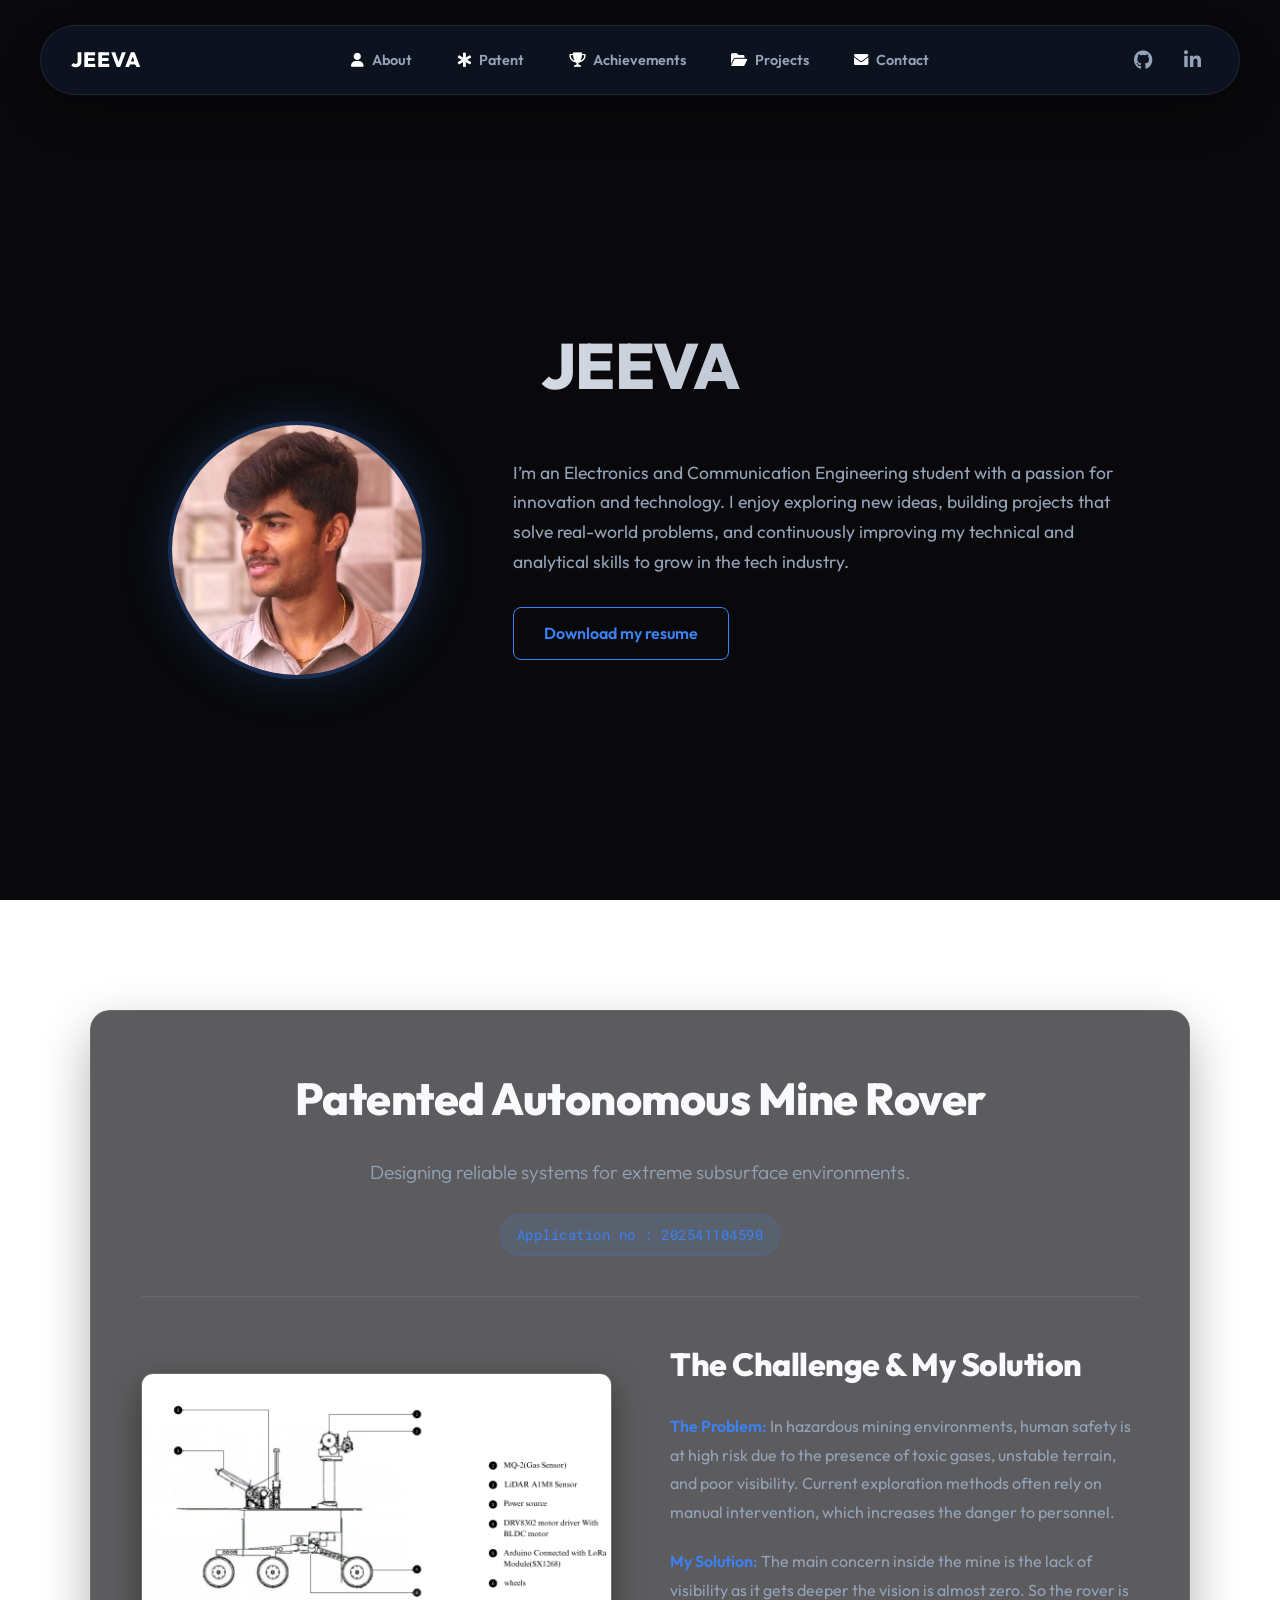
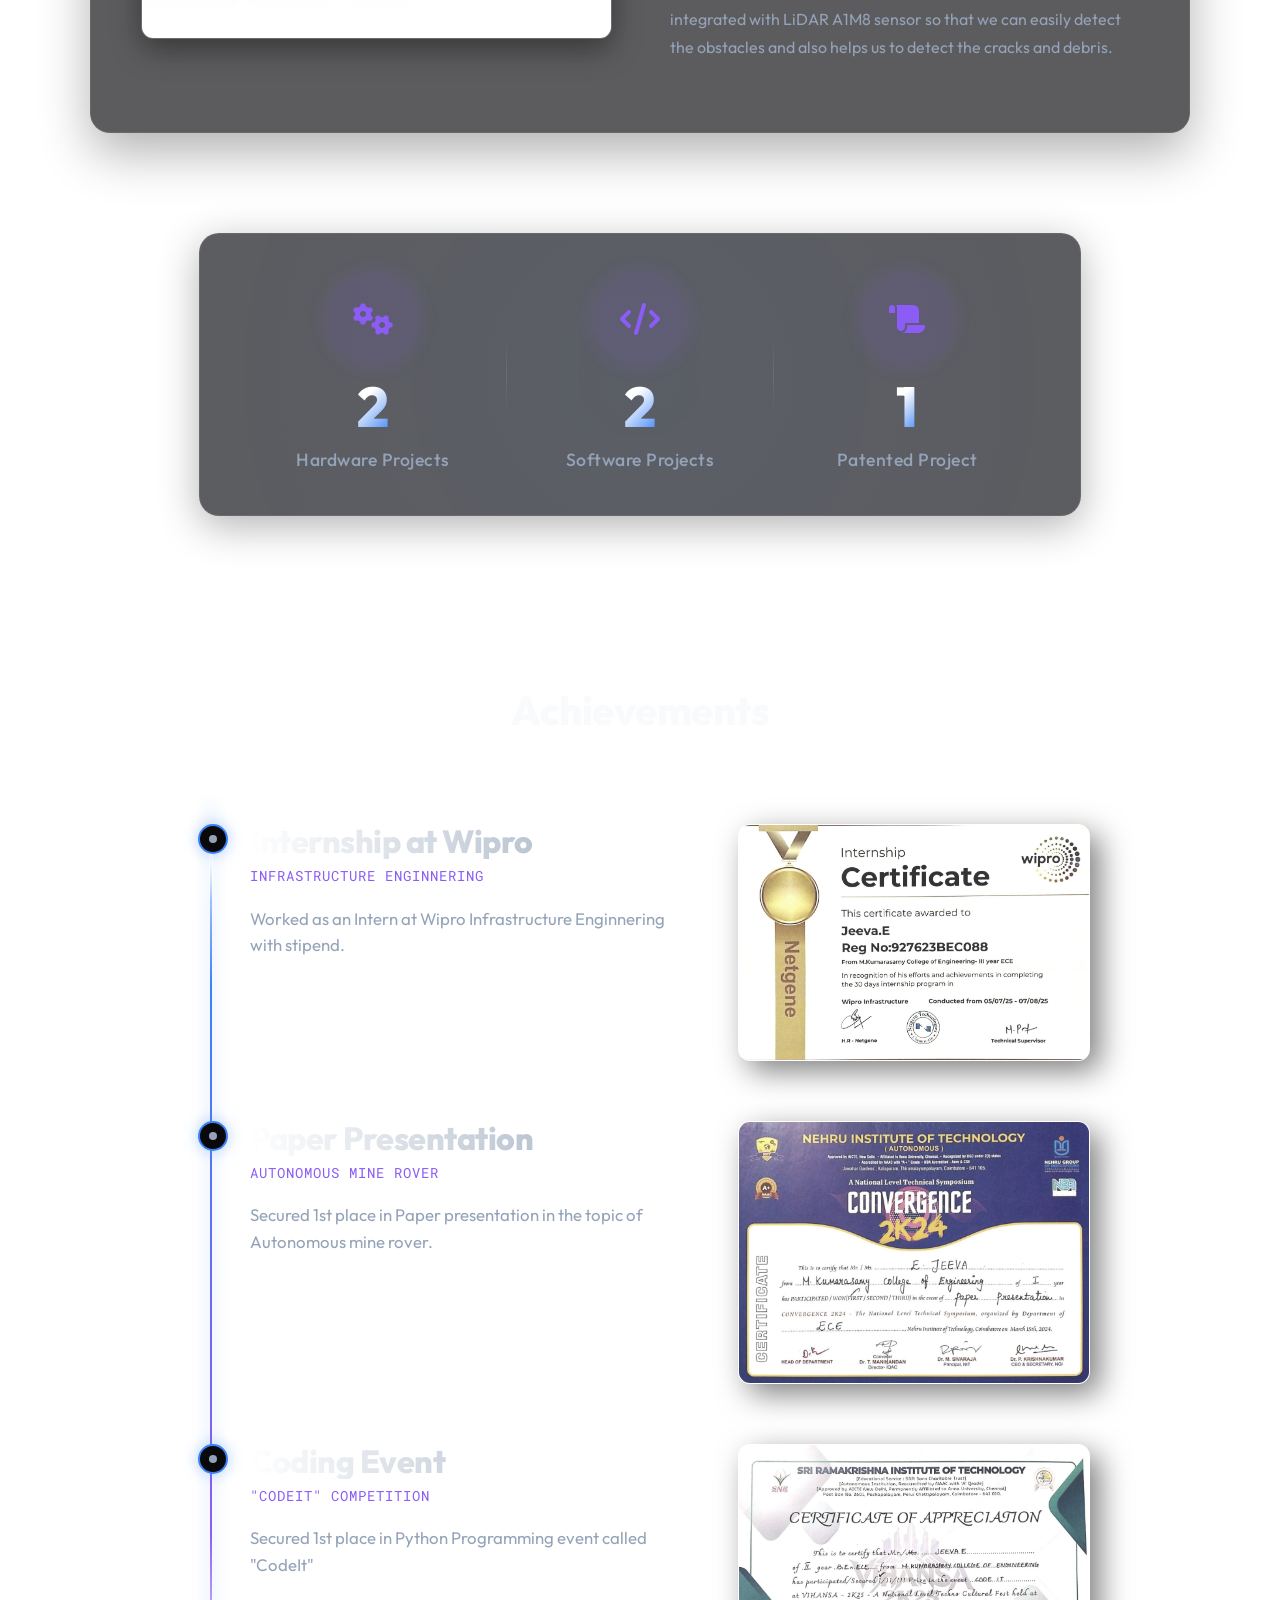
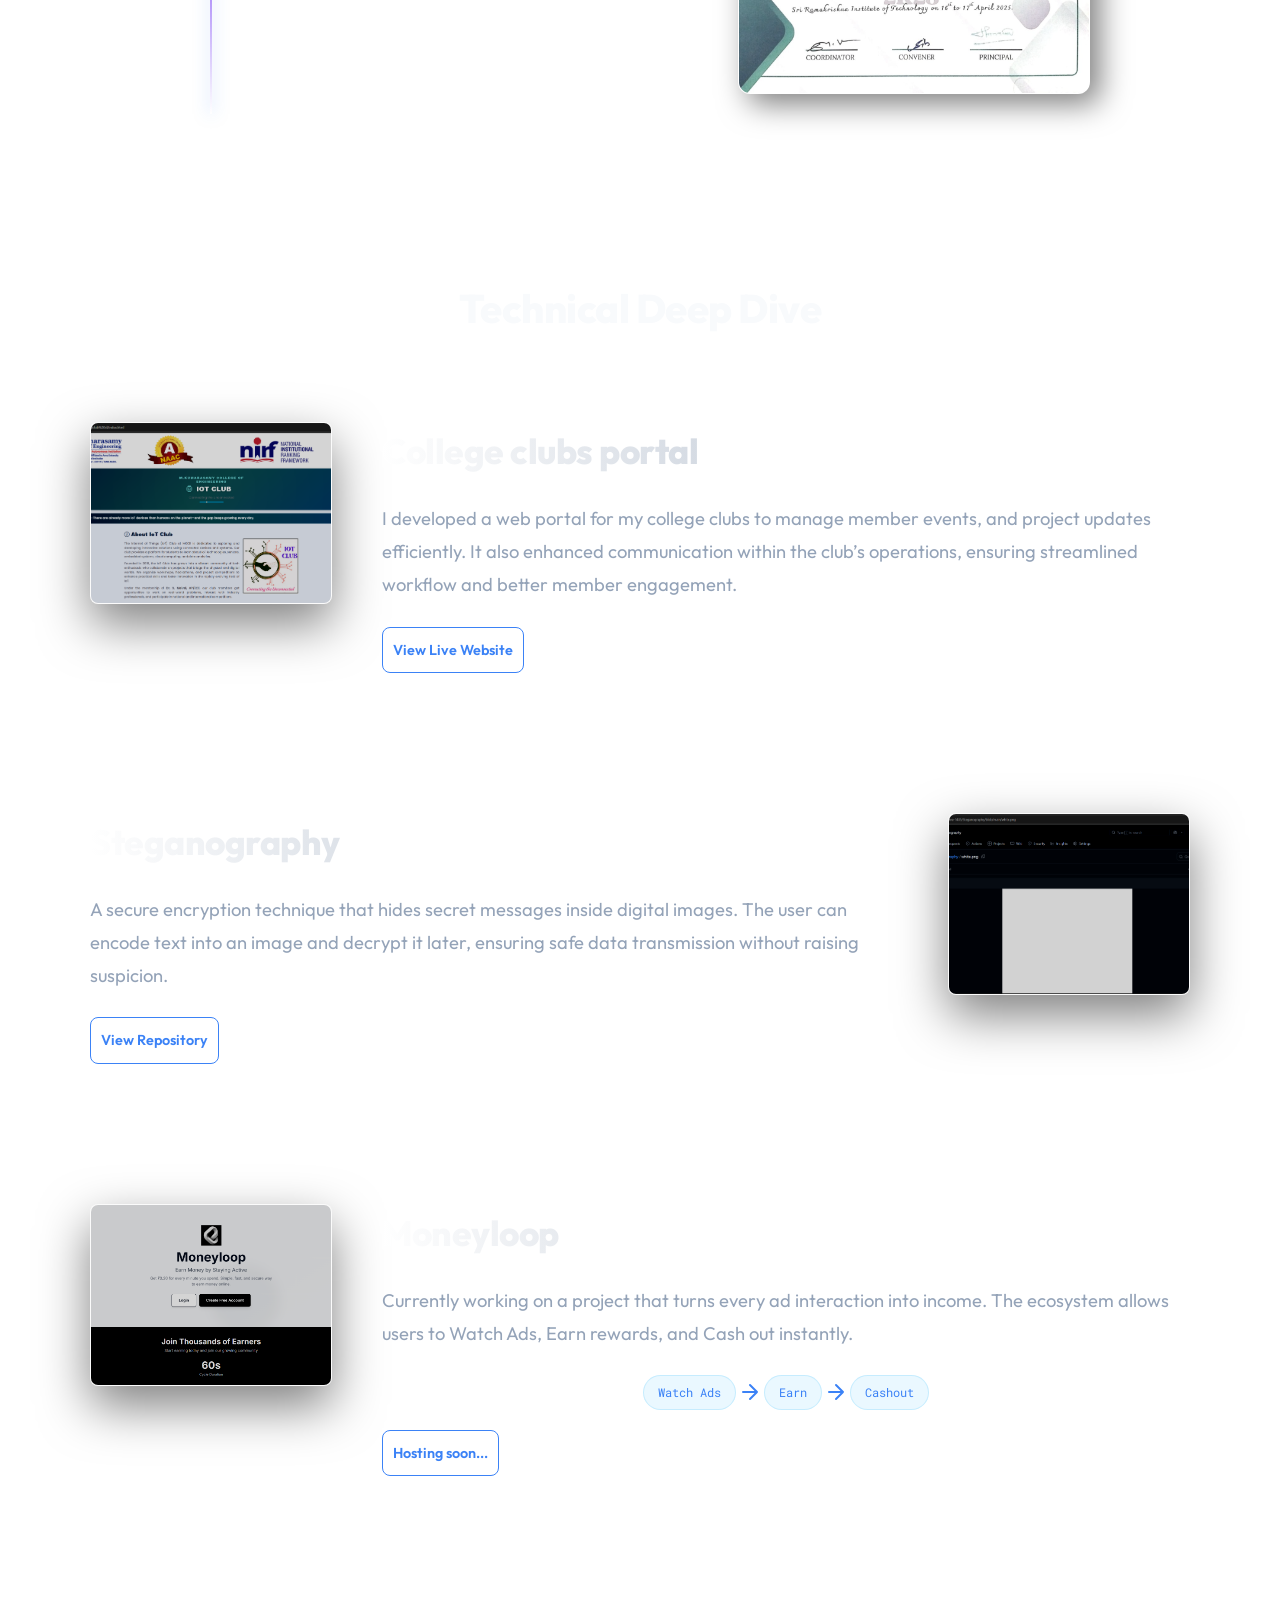
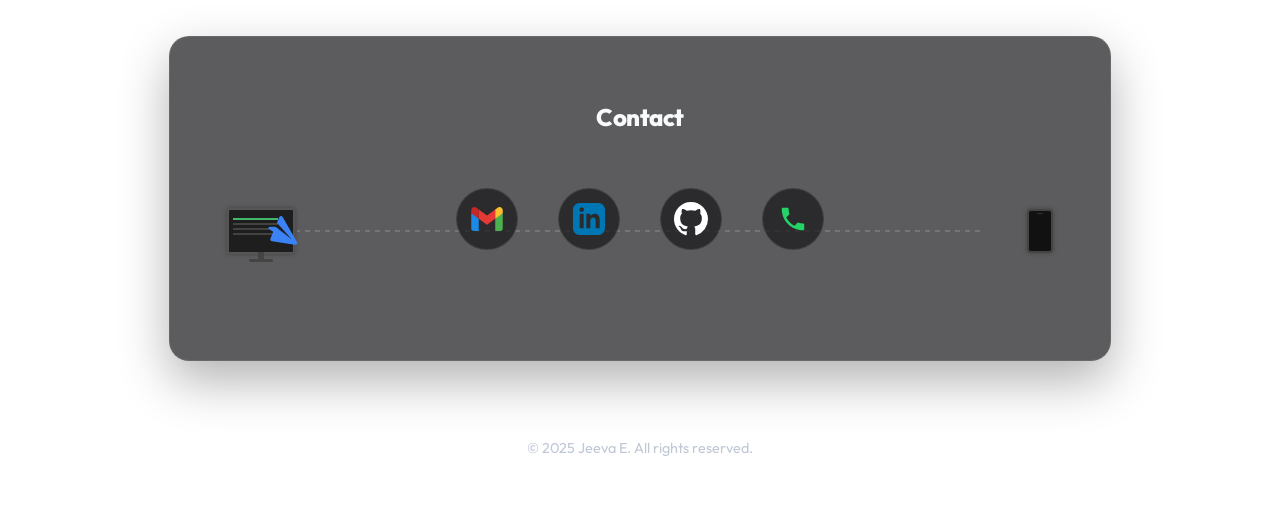
==== index.html @ c4ad53a7 "Add files via upload" ====
<!DOCTYPE html>
<html lang="en">

<head>
    <meta charset="UTF-8">
    <meta name="viewport" content="width=device-width, initial-scale=1.0">
    <title>Jeeva E Portfolio</title>
    <link rel="stylesheet" href="Styles.css">
    <link
        href="https://fonts.googleapis.com/css2?family=Outfit:wght@300;400;500;600;700;800;900&family=Roboto+Mono:wght@400;700&display=swap"
        rel="stylesheet">
    <link rel="stylesheet" href="https://cdnjs.cloudflare.com/ajax/libs/font-awesome/6.0.0-beta3/css/all.min.css">
</head>

<body>
    <div class="fixed-bg">
        <canvas id="bgCanvas"></canvas>
    </div>

    <!-- Mobile Warning Overlay -->
    <div class="mobile-warning">
        <i class="fas fa-desktop"></i>
        <h2>Desktop Mode Only</h2>
        <p>This portfolio is designed for an immersive desktop experience. <br> Please switch to a desktop device or
            enable desktop mode.</p>
    </div>

    <nav class="sticky-nav">
        <div class="nav-left">
            <span class="nav-logo">JEEVA</span>
        </div>

        <ul class="nav-links">
            <li><a href="#about"><i class="fas fa-user"></i> <span>About</span></a></li>
            <li><a href="#patent"><i class="fas fa-star-of-life"></i> <span>Patent</span></a></li>
            <li><a href="#achievements"><i class="fas fa-trophy"></i> <span>Achievements</span></a></li>
            <li><a href="#projects"><i class="fas fa-folder-open"></i> <span>Projects</span></a></li>
            <li><a href="#contact"><i class="fas fa-envelope"></i> <span>Contact</span></a></li>
        </ul>

        <div class="nav-right">
            <a href="https://github.com/Jeeva-1405/" target="_blank" class="nav-icon" title="GitHub"><i
                    class="fab fa-github"></i></a>
            <a href="https://www.linkedin.com/in/jeeva-e-b4b442290/" target="_blank" class="nav-icon"
                title="LinkedIn"><i class="fab fa-linkedin-in"></i></a>
        </div>
    </nav>

    <section class="about-me animate-on-scroll" id="about">
        <h2>JEEVA </h2>
        <div class="about-me-content">
            <div class="about-me-text">
                <p>I’m an Electronics and Communication Engineering student with a passion for innovation and
                    technology. I enjoy exploring new ideas, building projects that solve real-world problems, and
                    continuously improving my technical and analytical skills to grow in the tech industry.</p>
                <a href="Jeeva_E_Resume.pdf" download class="document-link">Download my resume</a>
            </div>
            <div class="about-me-photo">
                <img src="me.jpg" alt="Jeeva E profile photo" class="photo-placeholder">
            </div>
        </div>
    </section>

    <section class="patent-section animate-on-scroll" id="patent">
        <div class="patent-container">
            <div class="patent-header-content">
                <h1>Patented Autonomous Mine Rover</h1>
                <p class="tagline">Designing reliable systems for extreme subsurface environments.</p>
                <div class="patent-info">
                    <span class="badge">Application no : 202541104590</span>
                </div>
            </div>

            <div class="patent-body">
                <div class="media-container">
                    <img src="patent-new.png" alt="High-quality image of the Mine Rover prototype.">
                </div>
                <div class="summary-text">
                    <h2>The Challenge & My Solution</h2>
                    <p><strong>The Problem:</strong> In hazardous mining environments, human safety is at high risk due
                        to the presence of toxic gases, unstable terrain, and poor visibility. Current exploration
                        methods often rely on manual intervention, which increases the danger to personnel.</p>
                    <p><strong>My Solution:</strong> The main concern inside the mine is the lack of visibility as it
                        gets deeper the vision is almost zero. So the rover is integrated with LiDAR A1M8 sensor so that
                        we can easily detect the obstacles and also helps us to detect the cracks and debris.</p>
                </div>
            </div>
        </div>
    </section>

    <!-- Project Statistics Section -->
    <section class="stats-section animate-on-scroll">
        <div class="stats-container">
            <div class="stat-item" onclick="showProjectList('hardware')" style="cursor: pointer;">
                <div class="stat-icon">
                    <i class="fas fa-cogs"></i>
                </div>
                <h3 class="counter" data-target="2">0</h3>
                <p>Hardware Projects</p>
            </div>
            <div class="stat-divider"></div>
            <div class="stat-item" onclick="showProjectList('software')" style="cursor: pointer;">
                <div class="stat-icon">
                    <i class="fas fa-code"></i>
                </div>
                <h3 class="counter" data-target="2">0</h3>
                <p>Software Projects</p>
            </div>
            <div class="stat-divider"></div>
            <div class="stat-item" onclick="showProjectList('patent')" style="cursor: pointer;">
                <div class="stat-icon">
                    <i class="fas fa-scroll"></i>
                </div>
                <h3 class="counter" data-target="1">0</h3>
                <p>Patented Project</p>
            </div>
        </div>
    </section>

    <section class="achievements-recognition" id="achievements">
        <h2>Achievements </h2>

        <div class="timeline-container">
            <div class="timeline-line"></div>

            <div class="timeline-item animate-on-scroll">
                <div class="timeline-dot"></div>
                <div class="timeline-content">
                    <div class="timeline-text">
                        <h3>Internship at Wipro</h3>
                        <span class="timeline-sub">Infrastructure Enginnering</span>
                        <p>Worked as an Intern at Wipro Infrastructure Enginnering with stipend.</p>
                    </div>
                    <div class="timeline-visual">
                        <img src="internship.jpg" alt="Wipro Internship Certificate">
                    </div>
                </div>
            </div>

            <div class="timeline-item animate-on-scroll">
                <div class="timeline-dot"></div>
                <div class="timeline-content">
                    <div class="timeline-text">
                        <h3>Paper Presentation</h3>
                        <span class="timeline-sub">Autonomous Mine Rover</span>
                        <p>Secured 1st place in Paper presentation in the topic of Autonomous mine rover.</p>
                    </div>
                    <div class="timeline-visual">
                        <img src="presentation.jpg" alt="Paper Presentation Certificate">
                    </div>
                </div>
            </div>

            <div class="timeline-item animate-on-scroll">
                <div class="timeline-dot"></div>
                <div class="timeline-content">
                    <div class="timeline-text">
                        <h3>Coding Event</h3>
                        <span class="timeline-sub">"CodeIt" Competition</span>
                        <p>Secured 1st place in Python Programming event called "CodeIt"</p>
                    </div>
                    <div class="timeline-visual">
                        <img src="codeit.jpg" alt="CodeIt Event Certificate">
                    </div>
                </div>
            </div>
        </div>
    </section>

    <section class="technical-deep-dive" id="projects">
        <h2>Technical Deep Dive</h2>

        <div class="tech-grid">
            <div class="tech-card animate-on-scroll">
                <img src="iot club.png" alt="Screenshot of the college website." class="project-thumbnail">
                <div class="project-details">
                    <h3>College clubs portal</h3>
                    <p>I developed a web portal for my college clubs to manage member events, and
                        project updates efficiently. It also enhanced communication within the club’s operations,
                        ensuring streamlined workflow and better member engagement.</p>
                    <a href="https://clubs.mkce.ac.in/" target="_blank" class="document-link secondary-link">View Live
                        Website </a>
                </div>
            </div>

            <div class="tech-card animate-on-scroll">
                <img src="steganography.png" alt="Screenshot of the steganography project." class="project-thumbnail">
                <div class="project-details">
                    <h3>Steganography</h3>
                    <p>A secure encryption technique that hides secret messages inside digital images. The user can
                        encode text into an image and decrypt it later, ensuring safe data transmission without raising
                        suspicion.</p>
                    <a href="https://github.com/Jeeva-1405/Steganography" target="_blank"
                        class="document-link secondary-link">View Repository </a>
                </div>
            </div>

            <div class="tech-card animate-on-scroll">
                <img src="moneyloop.png" alt="Screenshot of the Moneyloop project." class="project-thumbnail">
                <div class="project-details">
                    <h3>Moneyloop</h3>
                    <p>Currently working on a project that turns every ad interaction into income. The ecosystem allows
                        users to Watch Ads, Earn rewards, and Cash out instantly.</p>
                    <div class="workflow">
                        <span>Watch Ads</span>
                        <span><svg width="24" height="24" viewBox="0 0 24 24" fill="none" stroke="currentColor"
                                stroke-width="2" stroke-linecap="round" stroke-linejoin="round">
                                <path d="M5 12h14M12 5l7 7-7 7" />
                            </svg></span>
                        <span>Earn</span>
                        <span><svg width="24" height="24" viewBox="0 0 24 24" fill="none" stroke="currentColor"
                                stroke-width="2" stroke-linecap="round" stroke-linejoin="round">
                                <path d="M5 12h14M12 5l7 7-7 7" />
                            </svg></span>
                        <span>Cashout</span>
                    </div>
                    <a target="_blank" class="document-link secondary-link hosting-btn">
                        Hosting soon...
                        <span class="loading-spinner"></span>
                    </a>
                </div>
            </div>
        </div>
    </section>

    <section class="contact-info animate-on-scroll" id="contact">
        <h2>Contact</h2>

        <!-- Background Animation Layer -->
        <div class="sending-animation">
            <div class="device-monitor">
                <div class="screen-content"></div>
            </div>

            <i class="fas fa-paper-plane paper-plane"></i>

            <div class="device-mobile">
                <div class="screen-content">
                    <div class="notif-bubble"></div>
                </div>
            </div>
        </div>
        <div class="contact-links">
            <a href="https://mail.google.com/mail/?view=cm&fs=1&to=jeevamkce14@gmail.com" target="_blank"
                class="contact-link email" data-tooltip="Gmail">
                <div class="social-icon">
                    <svg width="36" height="36" viewBox="0 0 48 48">
                        <path fill="#4caf50" d="M45,16.2l-5,2.75l-5,4.75L35,40h7c1.657,0,3-1.343,3-3V16.2z"></path>
                        <path fill="#1e88e5" d="M3,16.2l3.614,1.71L13,23.7V40H6c-1.657,0-3-1.343-3-3V16.2z"></path>
                        <polygon fill="#e53935" points="35,11.2 24,19.2 13,11.2 13,23.7 24,31.7 35,23.7"></polygon>
                        <path fill="#c62828"
                            d="M3,12.298V16.2l10,7.5V11.2L9.876,8.859C9.132,8.301,8.228,8,7.298,8h0C4.924,8,3,9.924,3,12.298z">
                        </path>
                        <path fill="#fbc02d"
                            d="M45,12.298V16.2l-10,7.5V11.2l3.124-2.341C38.868,8.301,39.772,8,40.702,8h0C43.076,8,45,9.924,45,12.298z">
                        </path>
                    </svg>
                </div>
            </a>
            <a href="https://www.linkedin.com/in/jeeva-e-b4b442290/" target="_blank" class="contact-link linkedin"
                data-tooltip="LinkedIn">
                <div class="social-icon">
                    <svg width="32" height="32" viewBox="0 0 24 24" fill="#0077b5">
                        <path
                            d="M19 0h-14c-2.761 0-5 2.239-5 5v14c0 2.761 2.239 5 5 5h14c2.762 0 5-2.239 5-5v-14c0-2.761-2.238-5-5-5zm-11 19h-3v-11h3v11zm-1.5-12.268c-.966 0-1.75-.79-1.75-1.764s.784-1.764 1.75-1.764 1.75.79 1.75 1.764-.783 1.764-1.75 1.764zm13.5 12.268h-3v-5.604c0-3.368-4-3.113-4 0v5.604h-3v-11h3v1.765c1.396-2.586 7-2.777 7 2.476v6.759z" />
                    </svg>
                </div>
            </a>
            <a href="https://github.com/Jeeva-1405/" target="_blank" class="contact-link github" data-tooltip="GitHub">
                <div class="social-icon">
                    <svg width="34" height="34" viewBox="0 0 16 16" fill="#ffffff">
                        <path
                            d="M8 0C3.58 0 0 3.58 0 8c0 3.54 2.29 6.53 5.47 7.59.4.07.55-.17.55-.38 0-.19-.01-.82-.01-1.49-2.01.37-2.53-.49-2.69-.94-.09-.23-.48-.94-.82-1.13-.28-.15-.68-.52-.01-.53.63-.01 1.08.58 1.23.82.72 1.21 1.87.87 2.33.66.07-.52.28-.87.51-1.07-1.78-.2-3.64-.89-3.64-3.95 0-.87.31-1.59.82-2.15-.08-.2-.36-1.02.08-2.12 0 0 .67-.21 2.2.82.64-.18 1.32-.27 2-.27.68 0 1.36.09 2 .27 1.53-1.04 2.2-.82 2.2-.82.44 1.1.16 1.92.08 2.12.51.56.82 1.27.82 2.15 0 3.07-1.87 3.75-3.65 3.95.29.25.54.73.54 1.48 0 1.07-.01 1.93-.01 2.2 0 .21.15.46.55.38A8.012 8.012 0 0 0 16 8c0-4.42-3.58-8-8-8z" />
                    </svg>
                </div>
            </a>
            <a href="tel:6374721817" class="contact-link mobile" data-tooltip="Mobile: +91 6374721817">
                <div class="social-icon">
                    <svg width="30" height="30" viewBox="0 0 24 24" fill="#25d366">
                        <path
                            d="M6.62 10.79c1.44 2.83 3.76 5.14 6.59 6.59l2.2-2.2c.27-.27.67-.36 1.02-.24 1.12.37 2.33.57 3.57.57.55 0 1 .45 1 1V20c0 .55-.45 1-1 1-9.39 0-17-7.61-17-17 0-.55.45-1 1-1h3.5c.55 0 1 .45 1 1 0 1.25.2 2.45.57 3.57.11.35.03.74-.25 1.02l-2.2 2.2z" />
                    </svg>
                </div>
            </a>
        </div>
    </section>

    <footer class="main-footer">
        <p class="footer-end-text">© 2025 Jeeva E. All rights reserved.</p>
    </footer>
    <script src="script.js"></script>
</body>

</html>
---- Styles.css ----
/* =========================================
   1. VARIABLES & RESET
   ========================================= */
:root {
    --bg-dark: #09090b;
    /* Carbon Black */
    --bg-card: rgba(24, 24, 27, 0.7);
    /* Zinc 900 glass */
    --bg-card-hover: rgba(39, 39, 42, 0.8);
    /* Zinc 800 */
    --primary: #3b82f6;
    /* Electric Blue */
    --secondary: #8b5cf6;
    /* Vivid Violet */
    --accent: #f43f5e;
    /* Rose (for small pops) */
    --text-main: #f8fafc;
    /* White-ish */
    --text-muted: #94a3b8;
    /* Slate 400 */
    --font-main: 'Outfit', sans-serif;
    --font-code: 'Roboto Mono', monospace;
    --nav-height: 80px;
}

html {
    scroll-behavior: smooth;
    overflow-x: hidden;
}

body {
    font-family: var(--font-main);
    color: var(--text-main);
    margin: 0;
    padding: 0;
    line-height: 1.7;
    /* Background handled by .fixed-bg */
}

/* Background Effect */
/* Background Effect with Floating Orbs */
.fixed-bg {
    position: fixed;
    top: 0;
    left: 0;
    width: 100%;
    height: 100%;
    z-index: -1;
    background-color: var(--bg-dark);
    overflow: hidden;
}

#bgCanvas {
    position: absolute;
    top: 0;
    left: 0;
    width: 100%;
    height: 100%;
    z-index: 0;
    /* Behind content but inside fixed-bg */
}

.orb {
    position: absolute;
    border-radius: 50%;
    filter: blur(80px);
    opacity: 0.6;
    animation: floatOrb 20s infinite ease-in-out;
}

.orb-1 {
    width: 400px;
    height: 400px;
    background: radial-gradient(circle, var(--primary), transparent 70%);
    top: -100px;
    left: -100px;
    animation-delay: 0s;
}

.orb-2 {
    width: 500px;
    height: 500px;
    background: radial-gradient(circle, var(--secondary), transparent 70%);
    bottom: -150px;
    right: -150px;
    animation-delay: -5s;
}

.orb-3 {
    width: 300px;
    height: 300px;
    background: radial-gradient(circle, var(--accent), transparent 70%);
    top: 40%;
    left: 60%;
    animation-delay: -10s;
    opacity: 0.4;
}

@keyframes floatOrb {

    0%,
    100% {
        transform: translate(0, 0) scale(1);
    }

    33% {
        transform: translate(30px, -50px) scale(1.1);
    }

    66% {
        transform: translate(-20px, 20px) scale(0.9);
    }
}

a {
    text-decoration: none;
    color: inherit;
    transition: 0.3s;
}

ul {
    list-style: none;
    padding: 0;
    margin: 0;
}

h1,
h2,
h3 {
    margin: 0;
    font-weight: 800;
    letter-spacing: -0.5px;
}

/* =========================================
   2. NAVIGATION (Floating Glass Pill)
   ========================================= */
.sticky-nav {
    position: fixed;
    top: 25px;
    left: 50%;
    transform: translateX(-50%);
    width: 95%;
    /* Wider layout */
    max-width: 1200px;
    height: 70px;
    background: rgba(15, 23, 42, 0.65);
    /* Dark Glass */
    backdrop-filter: blur(16px);
    -webkit-backdrop-filter: blur(16px);
    border: 1px solid rgba(255, 255, 255, 0.08);
    border-radius: 50px;
    display: flex;
    justify-content: space-between;
    /* Space out Left, Center, Right */
    align-items: center;
    /* Vertical Center */
    padding: 0 30px;
    /* Padding inside the pill */
    z-index: 1000;
    box-shadow: 0 20px 40px rgba(0, 0, 0, 0.2);
    animation: slideDown 1s cubic-bezier(0.2, 0.8, 0.2, 1);
    box-sizing: border-box;
}

@keyframes slideDown {
    from {
        transform: translate(-50%, -100%);
        opacity: 0;
    }

    to {
        transform: translate(-50%, 0);
        opacity: 1;
    }
}

/* Nav Sections */
.nav-left {
    flex: 1;
    display: flex;
    align-items: center;
}

.nav-right {
    flex: 1;
    display: flex;
    justify-content: flex-end;
    align-items: center;
    gap: 15px;
}

/* Logo Style */
.nav-logo {
    font-size: 1.3em;
    font-weight: 800;
    letter-spacing: 1px;
    color: #fff;
}

/* Center Links */
.nav-links {
    display: flex;
    gap: 5px;
    list-style: none;
    margin: 0;
    padding: 0;
}

.nav-links li {
    margin: 0;
}

.nav-links a {
    display: flex;
    align-items: center;
    gap: 8px;
    padding: 10px 20px;
    border-radius: 25px;
    font-size: 0.9em;
    font-weight: 600;
    color: var(--text-muted);
    transition: all 0.3s;
}

.nav-links a span {
    display: inline-block;
}

.nav-links a:hover,
.nav-links a.active {
    background: rgba(255, 255, 255, 0.08);
    color: var(--text-main);
    box-shadow: 0 4px 15px rgba(0, 0, 0, 0.2);
}

.nav-links i {
    font-size: 1em;
    color: #fff;
}

/* Right Social Icons */
.nav-icon {
    font-size: 1.2em;
    color: var(--text-muted);
    transition: 0.3s;
    padding: 8px;
    border-radius: 50%;
}

.nav-icon:hover {
    color: #fff;
    background: rgba(255, 255, 255, 0.1);
    transform: rotate(15deg);
}

@media (max-width: 900px) {
    .nav-links a span {
        display: none;
    }

    /* Icon only on medium screens */
    .nav-links a {
        padding: 10px;
    }
}

@media (max-width: 600px) {
    .sticky-nav {
        padding: 0 15px;
        width: 95%;
    }

    .nav-logo {
        display: none;
    }

    /* Hide logo on small screens to fit icons */
    .nav-left {
        flex: 0;
    }

    .nav-right {
        display: none;
    }

    /* Hide socials on very small screens or move to footer */
    .nav-links {
        gap: 10px;
        width: 100%;
        justify-content: space-around;
    }
}

.sticky-nav i {
    font-size: 1em;
}

@media (max-width: 600px) {
    .sticky-nav a span {
        display: none;
    }

    /* Icon only on mobile */
    .sticky-nav {
        width: auto;
        padding: 0 20px;
    }
}

/* =========================================
   3. HERO SECTION (About Me)
   ========================================= */
.about-me {
    min-height: 90vh;
    display: flex;
    flex-direction: column;
    justify-content: center;
    max-width: 1000px;
    margin: 0 auto;
    padding: 100px 20px 40px;
}

.about-me-content {
    display: flex;
    align-items: center;
    gap: 60px;
    flex-direction: row-reverse;
    /* Image on right */
}

.about-me-photo {
    flex: 1;
    display: flex;
    justify-content: center;
}

.photo-placeholder {
    width: 250px;
    height: 250px;
    object-fit: cover;
    border-radius: 50%;
    border: 4px solid rgba(59, 130, 246, 0.3);
    box-shadow: 0 0 50px rgba(59, 130, 246, 0.2);
    transition: 0.5s;
}

.photo-placeholder:hover {
    transform: scale(1.05);
    border-color: var(--primary);
    box-shadow: 0 0 60px rgba(59, 130, 246, 0.4);
}

.about-me-text {
    flex: 2;
    text-align: left;
}

.about-me h2 {
    font-size: 4em;
    margin-bottom: 20px;
    background: linear-gradient(to right, #fff, #94a3b8);
    -webkit-background-clip: text;
    background-clip: text;
    -webkit-text-fill-color: transparent;
    line-height: 1.1;
    text-align: center;
}

.about-me p {
    font-size: 1.1em;
    color: var(--text-muted);
    margin-bottom: 30px;
    max-width: 600px;
}

.document-link {
    display: inline-block;
    padding: 12px 30px;
    background: transparent;
    border: 1px solid var(--primary);
    color: var(--primary);
    border-radius: 8px;
    font-weight: 600;
}

.document-link:hover {
    background: rgba(56, 189, 248, 0.1);
    box-shadow: 0 0 20px rgba(56, 189, 248, 0.3);
}

/* =========================================
   4. SECTIONS GENERAL
   ========================================= */
section,
header {
    padding: 80px 20px;
    max-width: 1100px;
    margin: 0 auto;
}

/* Unified Patent Section */
.patent-section {
    padding: 60px 20px;
}

.patent-container {
    background: var(--bg-card);
    backdrop-filter: blur(12px);
    border: 1px solid rgba(255, 255, 255, 0.08);
    border-radius: 20px;
    padding: 50px;
    box-shadow: 0 20px 50px rgba(0, 0, 0, 0.3);
    position: relative;
    overflow: hidden;
    transition: transform 0.3s ease, border-color 0.3s ease;
}

.patent-container:hover {
    transform: translateY(-5px);
    border-color: rgba(59, 130, 246, 0.4);
}

/* Header inside the unified card */
.patent-header-content {
    text-align: center;
    border-bottom: 1px solid rgba(255, 255, 255, 0.08);
    padding-bottom: 40px;
    margin-bottom: 40px;
}

.patent-header-content h1 {
    font-size: 2.8em;
    color: var(--text-main);
    margin-bottom: 15px;
}

.tagline {
    color: var(--text-muted);
    font-size: 1.2em;
    font-weight: 300;
    margin-bottom: 25px;
    display: block;
}

.badge {
    display: inline-block;
    padding: 8px 16px;
    background: rgba(59, 130, 246, 0.1);
    color: var(--primary);
    border: 1px solid rgba(59, 130, 246, 0.2);
    border-radius: 20px;
    font-size: 0.9em;
    font-family: var(--font-code);
    letter-spacing: 0.5px;
}

/* Body (Split Layout) */
.patent-body {
    display: grid;
    grid-template-columns: 1fr 1fr;
    gap: 60px;
    align-items: center;
}

.media-container img {
    width: 100%;
    border-radius: 12px;
    border: 1px solid rgba(255, 255, 255, 0.1);
    box-shadow: 0 10px 30px rgba(0, 0, 0, 0.4);
    transition: transform 0.3s;
}

.media-container img:hover {
    transform: scale(1.02);
}

.summary-text h2 {
    font-size: 2em;
    margin-bottom: 20px;
    color: var(--text-main);
}

.summary-text p {
    color: var(--text-muted);
    margin-bottom: 20px;
    line-height: 1.8;
}

.summary-text strong {
    color: var(--primary);
    font-weight: 600;
}

@media (max-width: 900px) {
    .patent-body {
        grid-template-columns: 1fr;
        gap: 40px;
    }

    .patent-container {
        padding: 30px;
    }

    .patent-header-content h1 {
        font-size: 2em;
    }
}

/* =========================================
   5. ACHIEVEMENTS & CARDS (Glassmorphism)
   ========================================= */
.achievements-recognition h2,
.technical-deep-dive h2 {
    text-align: center;
    font-size: 2.5em;
    margin-bottom: 60px;
}

/* =========================================
   PROJECT SPOTLIGHT (Featured Rows)
   ========================================= */
.tech-grid {
    display: flex;
    flex-direction: column;
    gap: 140px;
    padding: 20px 0;
}

.tech-card {
    display: flex;
    align-items: flex-start;
    /* Aligns content to top so image parallels text */
    gap: 50px;
    background: transparent;
    padding: 0;
    border: none;
    border-radius: 0;
    overflow: visible;
    position: relative;
    /* Reset Glassmorphism for this layout */
    backdrop-filter: none;
    box-shadow: none;
}

/* Alternating Layout */
.tech-card:nth-child(even) {
    flex-direction: row-reverse;
}

/* Project Visual (The "Monitor") */
.tech-card .project-thumbnail {
    flex: 0.35;
    /* Much smaller width */
    max-width: 240px;
    height: 160px;
    /* Smaller height */
    object-fit: cover;
    border-radius: 16px;
    border: 1px solid rgba(255, 255, 255, 0.1);
    box-shadow: 0 20px 50px rgba(0, 0, 0, 0.5);
    transition: 0.5s cubic-bezier(0.23, 1, 0.32, 1);
    filter: brightness(0.8) contrast(1.1);
}

.tech-card:hover .project-thumbnail {
    transform: scale(1.02) translateY(-5px);
    filter: brightness(1) contrast(1);
    border-color: var(--primary);
    box-shadow: 0 30px 60px rgba(59, 130, 246, 0.2);
}

/* Project Info */
.project-details {
    flex: 1;
    position: relative;
    z-index: 2;
}

.tech-card h3 {
    font-size: 2.2em;
    font-weight: 800;
    margin-bottom: 20px;
    background: linear-gradient(to right, #fff, var(--text-muted));
    -webkit-background-clip: text;
    background-clip: text;
    -webkit-text-fill-color: transparent;
    transition: 0.3s;
}

.tech-card:hover h3 {
    background: linear-gradient(to right, var(--primary), var(--secondary));
    -webkit-background-clip: text;
    -webkit-text-fill-color: transparent;
}

.project-details p {
    font-size: 1.15em;
    color: var(--text-muted);
    margin-bottom: 25px;
    line-height: 1.8;
}

/* Workflow Flow Chart */
/* Workflow Flow Chart */
.workflow {
    display: flex !important;
    flex-direction: row !important;
    /* Force row layout */
    align-items: center;
    justify-content: flex-start;
    gap: 15px;
    margin-bottom: 25px;
    font-family: var(--font-code);
    font-size: 0.9em;
    color: var(--accent);
    flex-wrap: nowrap;
}

.workflow span {
    background: rgba(255, 255, 255, 0.05);
    padding: 6px 14px;
    border-radius: 20px;
    border: 1px solid rgba(56, 189, 248, 0.3);
    color: var(--text-main);
    display: inline-block;
    /* Ensure they behave like blocks if needed */
    white-space: nowrap;
}

.workflow span:nth-child(even) {
    /* The arrows > */
    background: transparent;
    border: none;
    font-weight: bold;
    color: var(--primary);
    padding: 0;
    font-size: 1.2em;
    animation: flowRight 1.5s infinite ease-in-out;
    display: inline-flex;
    /* Ensure centered */
    align-items: center;
}

.workflow span:nth-child(even) svg {
    transform: rotate(-90deg);
    /* Force Right Orientation */
}

@keyframes flowRight {

    0%,
    100% {
        transform: translateX(0);
    }

    50% {
        transform: translateX(5px);
    }
}

/* Decorative Background Number */
.tech-card::before {
    content: '0' counter(project-counter);
    counter-increment: project-counter;
    position: absolute;
    top: -130px;
    font-size: 10rem;
    font-weight: 900;
    color: rgba(255, 255, 255, 0.08);
    /* Re-added brighter opacity */
    z-index: 0;
    font-family: var(--font-main);
    line-height: 1;
    pointer-events: none;
}

.tech-card:nth-child(odd)::before {
    right: 0;
}

.tech-card:nth-child(even)::before {
    left: 0;
}

/* Reset counter at start of section */
.tech-grid {
    counter-reset: project-counter;
}

/* Mobile Responsive for Projects */
@media (max-width: 900px) {
    .tech-card {
        flex-direction: column !important;
        /* Force column on mobile */
        gap: 30px;
        text-align: center;
        background: var(--bg-card);
        /* Add back card bg for mobile readablity */
        padding: 30px;
        border-radius: 20px;
        border: 1px solid rgba(255, 255, 255, 0.05);
    }

    .tech-card .project-thumbnail {
        height: 200px;
        width: 100%;
    }

    .project-details li {
        text-align: left;
        display: inline-block;
    }

    .tech-card::before {
        display: none;
        /* Hide big number on mobile */
    }
}

/* =========================================
   NEON CIRCUIT TIMELINE (No Cards)
   ========================================= */
.timeline-container {
    position: relative;
    max-width: 900px;
    margin: 0 auto;
    padding: 20px 0;
}

/* The Glowing Line */
.timeline-line {
    position: absolute;
    top: 0;
    bottom: 0;
    left: 20px;
    width: 2px;
    background: linear-gradient(to bottom, transparent 0%, var(--primary) 20%, var(--secondary) 80%, transparent 100%);
    box-shadow: 0 0 15px rgba(59, 130, 246, 0.5);
    z-index: 0;
}

/* Moving Pulse on the Line */
.timeline-line::after {
    content: '';
    position: absolute;
    top: 0;
    left: 50%;
    transform: translateX(-50%);
    width: 4px;
    height: 100px;
    background: linear-gradient(to bottom, transparent, #fff, transparent);
    animation: flowPulse 3s infinite linear;
    box-shadow: 0 0 20px #fff;
}

@keyframes flowPulse {
    0% {
        top: -100px;
        opacity: 0;
    }

    10% {
        opacity: 1;
    }

    90% {
        opacity: 1;
    }

    100% {
        top: 100%;
        opacity: 0;
    }
}

.timeline-item {
    position: relative;
    margin-bottom: 60px;
    padding-left: 60px;
    opacity: 0.9;
    transition: 0.3s;
}

.timeline-item:last-child {
    margin-bottom: 0;
}

.timeline-item:hover {
    opacity: 1;
}

/* The Glowing Dot */
.timeline-dot {
    position: absolute;
    left: 8px;
    /* Center on line */
    top: 0;
    width: 26px;
    height: 26px;
    background: var(--bg-dark);
    border: 2px solid var(--primary);
    border-radius: 50%;
    z-index: 1;
    transition: 0.3s cubic-bezier(0.175, 0.885, 0.32, 1.275);
    box-shadow: 0 0 15px rgba(59, 130, 246, 0.4);
    display: flex;
    justify-content: center;
    align-items: center;
}

.timeline-item:hover .timeline-dot {
    transform: scale(1.3);
    background: var(--primary);
    box-shadow: 0 0 30px var(--primary);
    border-color: #fff;
}

/* Inner Dot */
.timeline-dot::after {
    content: '';
    width: 8px;
    height: 8px;
    background: var(--text-muted);
    border-radius: 50%;
    transition: 0.3s;
}

.timeline-item:hover .timeline-dot::after {
    background: #fff;
}

/* Layout */
.timeline-content {
    display: flex;
    gap: 40px;
    align-items: flex-start;
}

/* Text Area */
.timeline-text {
    flex: 1;
}

.timeline-text h3 {
    font-size: 2em;
    font-weight: 800;
    margin-bottom: 5px;
    background: linear-gradient(to right, #fff, #94a3b8);
    -webkit-background-clip: text;
    background-clip: text;
    -webkit-text-fill-color: transparent;
    line-height: 1.1;
}

.timeline-item:hover .timeline-text h3 {
    background: linear-gradient(to right, var(--primary), var(--secondary));
    -webkit-background-clip: text;
    -webkit-text-fill-color: transparent;
}

.timeline-sub {
    display: block;
    font-size: 0.9em;
    font-family: var(--font-code);
    color: var(--secondary);
    margin-bottom: 15px;
    letter-spacing: 1px;
    text-transform: uppercase;
}

.timeline-text p {
    color: var(--text-muted);
    font-size: 1.05em;
    line-height: 1.6;
}

/* Visual Area */
.timeline-visual {
    flex: 1;
    position: relative;
    max-width: 350px;
    border-radius: 12px;
    overflow: hidden;
    border: 1px solid rgba(255, 255, 255, 0.1);
    transition: 0.5s ease;
    box-shadow: 10px 10px 30px rgba(0, 0, 0, 0.5);
}

.timeline-item:hover .timeline-visual {
    transform: scale(1.02);
    border-color: var(--primary);
    box-shadow: 0 0 40px rgba(59, 130, 246, 0.2);
}

.timeline-visual img {
    width: 100%;
    height: auto;
    display: block;
    opacity: 0.8;
    transition: 0.5s;
    filter: grayscale(40%);
    cursor: zoom-in;
}

.timeline-item:hover .timeline-visual img {
    opacity: 1;
    filter: grayscale(0%);
}

/* Mobile Responsive */
@media (max-width: 768px) {
    .timeline-content {
        flex-direction: column;
        gap: 20px;
    }

    .timeline-visual {
        max-width: 100%;
        transform: none;
    }

    .timeline-item:hover .timeline-visual {
        transform: none;
    }

    .timeline-text h3 {
        font-size: 1.6em;
    }
}

/* Tech Card Specifics */
.tech-card .project-thumbnail {
    width: 100%;
    height: 180px;
    object-fit: cover;
    border-radius: 8px;
    margin-bottom: 20px;
    border: 1px solid rgba(255, 255, 255, 0.1);
}

.project-details ul {
    margin-bottom: 20px;
}

.project-details li {
    font-size: 0.95em;
    color: var(--text-muted);
    margin-bottom: 10px;
    position: relative;
    padding-left: 15px;
}

.project-details li::before {
    content: '›';
    position: absolute;
    left: 0;
    color: var(--primary);
    font-weight: bold;
}

.tech-card .secondary-link {
    margin-top: auto;
    background: rgba(255, 255, 255, 0.05);
    padding: 10px;
    border-radius: 8px;
    text-align: center;
    font-size: 0.9em;
    font-weight: 600;
}

.tech-card .secondary-link:hover {
    background: var(--primary);
    color: #0f172a;
}

/* =========================================
   6. WORKFLOW & MISC
   ========================================= */
.workflow {
    display: flex;
    flex-direction: column;
    justify-content: center;
    align-items: center;
    gap: 2px;
    flex-wrap: wrap;
    margin: 20px 0;
}

.workflow span {
    font-size: 0.85em;
    padding: 6px 14px;
    background: rgba(56, 189, 248, 0.1);
    color: var(--primary);
    border-radius: 20px;
    border: 1px solid rgba(56, 189, 248, 0.2);
}

.workflow span:nth-child(even) {
    background: transparent;
    border: none;
    font-size: 1.2em;
    padding: 0;
    transform: rotate(90deg);
    animation: flowDown 1.5s infinite ease-in-out;
}

.workflow span:nth-child(4) {
    animation-delay: 0.5s;
}

@keyframes flowDown {
    0% {
        transform: rotate(90deg) translateX(-6px);
        opacity: 0;
    }

    50% {
        transform: rotate(90deg) translateX(0);
        opacity: 1;
    }

    100% {
        transform: rotate(90deg) translateX(6px);
        opacity: 0;
    }
}

/* =========================================
   7. CONTACT & FOOTER
   ========================================= */
.contact-info {
    text-align: center;
    padding: 60px 20px;
    margin: 60px auto 40px;
    max-width: 900px;

    /* Separation / Card Style */
    background: var(--bg-card);
    backdrop-filter: blur(12px);
    border: 1px solid rgba(255, 255, 255, 0.08);
    border-radius: 20px;
    box-shadow: 0 20px 50px rgba(0, 0, 0, 0.3);
    position: relative;
    overflow: hidden;

    /* Force Visibility */
    opacity: 1 !important;
    transform: none !important;
}

/* Message Sending Animation Container */
.sending-animation {
    position: absolute;
    top: 60%;
    /* Adjusted to align perfectly with the center of contact icons */
    left: 50%;
    transform: translate(-50%, -50%);
    width: 90%;
    /* Wider to span across logos */
    height: 100px;
    display: flex;
    justify-content: space-between;
    align-items: center;
    padding: 0 10px;
    box-sizing: border-box;
    z-index: 0;
    pointer-events: none;
}

/* Dotted Line Path */
.sending-animation::before {
    content: '';
    position: absolute;
    top: 50%;
    left: 80px;
    /* Start after Laptop */
    right: 80px;
    /* End before Phone */
    height: 2px;
    background-image: linear-gradient(to right, rgba(255, 255, 255, 0.15) 50%, transparent 50%);
    background-position: top;
    background-size: 10px 2px;
    /* Dotted effect */
    background-repeat: repeat-x;
    transform: translateY(-50%);
}

/* --- Detailed Animated Devices --- */

/* Common Device Styles */
.device-laptop,
.device-mobile {
    position: relative;
    background: #2a2a2a;
    border: 2px solid #555;
    box-shadow: 0 0 10px rgba(0, 0, 0, 0.5);
    z-index: 1;
}

/* DESKTOP MONITOR DESIGN (Semi-Detailed) */
.device-monitor {
    width: 64px;
    height: 42px;
    border-radius: 3px;
    border: 2px solid #555;
    /* Solid Bezel */
    background: #1e1e1e;
    /* Dark Screen */
    position: relative;
    z-index: 1;
    box-shadow: 0 0 5px rgba(0, 0, 0, 0.3);
}

/* Monitor Stand */
.device-monitor::after {
    content: '';
    position: absolute;
    bottom: -8px;
    left: 50%;
    transform: translateX(-50%);
    width: 6px;
    height: 8px;
    background: #444;
    /* Neck */
}

.device-monitor::before {
    content: '';
    position: absolute;
    bottom: -10px;
    left: 50%;
    transform: translateX(-50%);
    width: 24px;
    height: 3px;
    background: #444;
    /* Base */
    border-radius: 2px;
}

/* Screen Content */
.device-monitor .screen-content {
    width: 100%;
    height: 100%;
    position: relative;
    overflow: hidden;
    opacity: 0.8;
}

/* Abstract UI Lines */
.device-monitor .screen-content::after {
    content: '';
    position: absolute;
    top: 8px;
    left: 4px;
    width: 70%;
    height: 2px;
    background: #4ade80;
    /* Green active line */
    box-shadow:
        0 5px 0 0 rgba(255, 255, 255, 0.2),
        0 10px 0 0 rgba(255, 255, 255, 0.2),
        0 15px 0 0 rgba(255, 255, 255, 0.2);
    animation: pulseLine 2s infinite ease-in-out;
}

@keyframes pulseLine {

    0%,
    100% {
        width: 70%;
        opacity: 0.5;
    }

    50% {
        width: 85%;
        opacity: 1;
    }
}

/* MOBILE DESIGN (Semi-Detailed) */
.device-mobile {
    width: 22px;
    height: 40px;
    border-radius: 4px;
    border: 2px solid #444;
    background: #111;
    position: relative;
    box-shadow: 0 0 5px rgba(0, 0, 0, 0.3);
}

/* Notch Hint */
.device-mobile::before {
    display: block;
    content: '';
    position: absolute;
    top: 2px;
    left: 50%;
    transform: translateX(-50%);
    width: 6px;
    height: 1px;
    background: #333;
}

.device-mobile::after {
    display: none;
}

/* Mobile Notification Dot */
.device-mobile .screen-content {
    width: 100%;
    height: 100%;
    position: relative;
    display: flex;
    justify-content: center;
    align-items: center;
}

.device-mobile .screen-content .notif-bubble {
    width: 12px;
    height: 12px;
    background: var(--primary);
    /* Use theme color */
    border-radius: 50%;
    position: relative;
    opacity: 0;
    box-shadow: 0 0 5px var(--primary);
    animation: msgPop 6s infinite ease-in-out;
    animation-delay: 5.1s;
    /* Sync: appear just as plane arrives (3.4 * 1.5) */
    display: flex;
    justify-content: center;
    align-items: center;
}

.device-mobile .screen-content .notif-bubble::after {
    content: '';
    width: 3px;
    height: 6px;
    border: solid #000;
    /* Dark tick for contrast */
    border-width: 0 1.5px 1.5px 0;
    transform: rotate(45deg);
    margin-bottom: 2px;
}

@keyframes msgPop {
    0% {
        transform: scale(0);
        opacity: 0;
    }

    20% {
        transform: scale(1.2);
        opacity: 1;
    }

    40% {
        transform: scale(1);
        opacity: 1;
    }

    90% {
        transform: scale(1);
        opacity: 1;
    }

    100% {
        transform: scale(0);
        opacity: 0;
    }
}

.paper-plane {
    position: absolute;
    left: 50px;
    font-size: 1.8em;
    color: var(--primary);
    transform: rotate(90deg);
    animation: flyMessage 6s infinite linear;
    /* Linear for precise sync */
    z-index: 10;
}

@keyframes flyMessage {
    0% {
        left: 5%;
        opacity: 0;
        transform: scale(0.5) rotate(45deg);
    }

    10% {
        opacity: 1;
        transform: scale(1) rotate(45deg);
    }

    90% {
        left: 95%;
        opacity: 1;
        transform: scale(1) rotate(45deg);
    }

    100% {
        left: 98%;
        opacity: 0;
        transform: scale(0.5) rotate(45deg);
    }
}

.contact-info h2,
.contact-links {
    position: relative;
    z-index: 1;
}

.contact-links {
    display: flex;
    justify-content: center;
    gap: 40px;
    /* Increased gap for better separation */
    margin: 50px 0;
}

.main-footer {
    text-align: center;
    padding: 20px 0 40px;
    border-top: 1px solid rgba(255, 255, 255, 0.05);
    /* Divider */
    margin-top: 40px;
}

.social-icon {
    width: 60px;
    height: 60px;
    background: var(--bg-card);
    border: 1px solid rgba(255, 255, 255, 0.1);
    border-radius: 50%;
    display: flex;
    align-items: center;
    justify-content: center;
    transition: 0.3s;
    font-size: 1.5em;
    color: var(--text-main);
}

/* Default Hover (Fallback) */
.contact-link:hover .social-icon {
    transform: translateY(-5px);
}

/* Specific Glows Match Brand Colors */
.contact-link.email:hover .social-icon {
    /* Google Colors: Blue (Left), Red (Top), Yellow (Bottom), Green (Right) */
    background-color: #ffffff;
    color: #333;
    /* Distinct separated glow */
    box-shadow:
        -8px 0 25px rgba(66, 133, 244, 0.8),
        0 -8px 25px rgba(234, 67, 53, 0.8),
        8px 0 25px rgba(52, 168, 83, 0.8),
        0 8px 25px rgba(251, 188, 5, 0.8);
    border-color: transparent;
    animation: pulseGlow 1.5s infinite alternate;
}

@keyframes pulseGlow {
    0% {
        box-shadow:
            -8px 0 25px rgba(66, 133, 244, 0.7),
            0 -8px 25px rgba(234, 67, 53, 0.7),
            8px 0 25px rgba(52, 168, 83, 0.7),
            0 8px 25px rgba(251, 188, 5, 0.7);
    }

    100% {
        box-shadow:
            -12px 0 35px rgba(66, 133, 244, 0.9),
            0 -12px 35px rgba(234, 67, 53, 0.9),
            12px 0 35px rgba(52, 168, 83, 0.9),
            0 12px 35px rgba(251, 188, 5, 0.9);
        transform: scale(1.1);
    }
}

.contact-link.linkedin:hover .social-icon {
    background: #ffffff;
    /* LinkedIn Blue */
    box-shadow: 0 0 30px rgba(0, 119, 181, 0.8);
    border-color: transparent;
    animation: pulseGlowBlue 1.5s infinite alternate;
}

@keyframes pulseGlowBlue {
    0% {
        box-shadow: 0 0 25px rgba(0, 119, 181, 0.7);
    }

    100% {
        box-shadow: 0 0 45px rgba(0, 119, 181, 1);
        transform: scale(1.1);
    }
}

.contact-link.github:hover .social-icon {
    background: #ffffff;
    /* GitHub Black/White */
    box-shadow: 0 0 30px rgba(255, 255, 255, 0.6);
    border-color: transparent;
    animation: pulseGlowWhite 1.5s infinite alternate;
}

@keyframes pulseGlowWhite {
    0% {
        box-shadow: 0 0 25px rgba(255, 255, 255, 0.5);
    }

    100% {
        box-shadow: 0 0 45px rgba(255, 255, 255, 0.9);
        transform: scale(1.1);
    }
}

/* --- Synchronized "Pass" Glow Animations --- */

/* Mail Pass (Red/Google Glow) */
@keyframes passMail {

    0%,
    15%,
    100% {
        transform: scale(1);
        box-shadow: none;
        background: var(--bg-card);
    }

    5% {
        transform: scale(1.2);
        box-shadow: 0 0 25px rgba(234, 67, 53, 0.8);
        background: #fff;
    }
}

/* LinkedIn Pass (Blue Glow) */
@keyframes passLinkedIn {

    0%,
    15%,
    100% {
        transform: scale(1);
        box-shadow: none;
        background: var(--bg-card);
    }

    5% {
        transform: scale(1.2);
        box-shadow: 0 0 25px #0077b5;
        background: #fff;
    }
}

/* GitHub Pass (White Glow) */
@keyframes passGithub {

    0%,
    15%,
    100% {
        transform: scale(1);
        box-shadow: none;
        background: var(--bg-card);
    }

    5% {
        transform: scale(1.2);
        box-shadow: 0 0 25px #ffffff;
        background: #333;
    }
}

/* Mobile Pass (Green Glow) */
@keyframes passMobile {

    0%,
    15%,
    100% {
        transform: scale(1);
        box-shadow: none;
        background: var(--bg-card);
    }

    5% {
        transform: scale(1.2);
        box-shadow: 0 0 25px #25d366;
        background: #fff;
    }
}

/* Apply Animations with Delays to Sync with Plane (Total 6s cycle) */
.contact-links a:nth-child(1) .social-icon {
    animation: passMail 6s infinite linear both;
    animation-delay: 1.95s;
    /* ~31.5% travel */
}

.contact-links a:nth-child(2) .social-icon {
    animation: passLinkedIn 6s infinite linear both;
    animation-delay: 2.62s;
    /* ~44% travel */
}

/* Ensure GitHub icon turns black during the white-bg flash */
.contact-links a:nth-child(3) .social-icon {
    animation: passGithub 6s infinite linear both;
    animation-delay: 3.37s;
    /* ~56% travel */
}

.contact-links a:nth-child(3) .social-icon svg {
    transition: fill 0.2s;
}

.contact-links a:nth-child(4) .social-icon {
    animation: passMobile 6s infinite linear both;
    animation-delay: 4.05s;
    /* ~68.5% travel */
}

/* Restore Hover Effects */
.contact-link.github:hover .social-icon svg {
    fill: #171515;
    transition: fill 0.3s ease;
}

.contact-link.mobile:hover .social-icon {
    background: #ffffff;
    /* WhatsApp Green */
    box-shadow: 0 0 30px rgba(37, 211, 102, 0.8);
    border-color: transparent;
    animation: pulseGlowGreen 1.5s infinite alternate;
}

@keyframes pulseGlowGreen {
    0% {
        box-shadow: 0 0 25px rgba(37, 211, 102, 0.7);
    }

    100% {
        box-shadow: 0 0 45px rgba(37, 211, 102, 1);
        transform: scale(1.1);
    }
}

.footer-end-text {
    color: var(--text-muted);
    font-size: 0.9em;
    opacity: 0.6;
}

/* Disable auto-animation on hover to prevent conflict */
.contact-links:hover .social-icon {
    animation: none;
    transition: all 0.3s ease;
    /* Ensure smooth reset */
    background-color: var(--bg-card);
    /* Reset to default */
    transform: scale(1);
    /* Reset scale */
    box-shadow: none;
    /* Clear shadows */
}

/* Ensure individual hover still works and overrides the reset */
.contact-link:hover .social-icon {
    background-color: #fff;
    transform: translateY(-5px) scale(1.1);
}

/* Mobile Responsive */
@media (max-width: 768px) {
    .about-me-content {
        flex-direction: column-reverse;
        text-align: center;
        gap: 30px;
    }

    .about-me-text {
        text-align: center;
    }

    .overview {
        grid-template-columns: 1fr;
    }

    .about-me h2 {
        font-size: 2.5em;
    }

    .project-header h1 {
        font-size: 2em;
    }
}

/* =========================================
   8. ANIMATION UTILITIES (Re-added)
   ========================================= */
.animate-on-scroll {
    opacity: 0;
    transform: translateY(30px);
    transition: opacity 0.8s ease-out, transform 0.8s ease-out;
}

.is-visible {
    opacity: 1;
    transform: translateY(0);
}

.animate-on-scroll:nth-child(1) {
    transition-delay: 0.1s;
}

.animate-on-scroll:nth-child(2) {
    transition-delay: 0.2s;
}

.animate-on-scroll:nth-child(3) {
    transition-delay: 0.3s;
}

/* Lightbox Styles (Preserved) */
.lightbox-modal {
    display: none;
    position: fixed;
    z-index: 10000;
    left: 0;
    top: 0;
    width: 100%;
    height: 100%;
    background-color: rgba(0, 0, 0, 0.95);
    justify-content: center;
    align-items: center;
    opacity: 0;
    transition: opacity 0.3s ease;
}

.lightbox-modal.show {
    display: flex;
    opacity: 1;
}

.lightbox-content {
    max-width: 90%;
    max-height: 90%;
    border-radius: 4px;
    border: 1px solid var(--primary);
    box-shadow: 0 0 30px rgba(56, 189, 248, 0.3);
}

.lightbox-close {
    position: absolute;
    top: 20px;
    right: 30px;
    color: #fff;
    font-size: 40px;
    cursor: pointer;
}

/* =========================================
   9. MOBILE LOCK-SCREEN
   ========================================= */
.mobile-warning {
    display: none;
    position: fixed;
    top: 0;
    left: 0;
    width: 100%;
    height: 100%;
    background-color: var(--bg-dark);
    z-index: 20000;
    flex-direction: column;
    justify-content: center;
    align-items: center;
    padding: 20px;
    text-align: center;
    backdrop-filter: blur(20px);
}

.mobile-warning i {
    font-size: 3rem;
    color: var(--primary);
    margin-bottom: 20px;
    animation: pulseIcon 2s infinite ease-in-out;
}

@keyframes pulseIcon {
    0% {
        transform: scale(1);
        opacity: 0.8;
    }

    50% {
        transform: scale(1.1);
        opacity: 1;
    }

    100% {
        transform: scale(1);
        opacity: 0.8;
    }
}

.mobile-warning h2 {
    font-size: 1.8rem;
    margin-bottom: 15px;
    color: var(--text-main);
}

.mobile-warning p {
    font-size: 1rem;
    color: var(--text-muted);
    max-width: 300px;
    line-height: 1.6;
}

/* Force mobile check on smaller screens */
@media (max-width: 768px) {
    .mobile-warning {
        display: flex;
    }

    body {
        overflow: hidden;
        /* Prevent scrolling */
    }

    /* Optional: Hide sticky nav to prevent any bleed-through */
    .sticky-nav {
        display: none;
    }
}

/* =========================================
   10. STATS COUNTER SECTION
   ========================================= */
.stats-section {
    padding: 40px 20px;
    margin-bottom: 40px;
}

.stats-container {
    display: flex;
    justify-content: space-around;
    align-items: center;
    background: var(--bg-card);
    backdrop-filter: blur(12px);
    border: 1px solid rgba(255, 255, 255, 0.08);
    border-radius: 20px;
    padding: 40px;
    max-width: 800px;
    margin: 0 auto;
    box-shadow: 0 10px 40px rgba(0, 0, 0, 0.3);
    position: relative;
    overflow: hidden;
}

/* Subtle background glow for stats */
.stats-container::before {
    content: '';
    position: absolute;
    top: -50%;
    left: -50%;
    width: 200%;
    height: 200%;
    background: radial-gradient(circle, rgba(59, 130, 246, 0.05) 0%, transparent 70%);
    animation: rotateBg 20s linear infinite;
    z-index: 0;
    pointer-events: none;
}

@keyframes rotateBg {
    0% {
        transform: rotate(0deg);
    }

    100% {
        transform: rotate(360deg);
    }
}

.stat-item {
    position: relative;
    z-index: 1;
    text-align: center;
    flex: 1;
    display: flex;
    flex-direction: column;
    align-items: center;
    gap: 10px;
}

.stat-icon {
    font-size: 2rem;
    color: var(--secondary);
    margin-bottom: 5px;
    background: rgba(139, 92, 246, 0.1);
    padding: 15px;
    border-radius: 50%;
    display: flex;
    justify-content: center;
    align-items: center;
    width: 60px;
    height: 60px;
    box-shadow: 0 0 20px rgba(139, 92, 246, 0.2);
    transition: transform 0.3s ease;
}

.stat-item:hover .stat-icon {
    /* transform: scale(1.1) rotate(10deg); Removed animation */
    color: #fff;
    background: var(--secondary);
}

.counter {
    font-size: 3.5rem;
    font-weight: 800;
    margin: 0;
    background: linear-gradient(135deg, #fff 30%, var(--primary));
    -webkit-background-clip: text;
    background-clip: text;
    -webkit-text-fill-color: transparent;
    line-height: 1;
}

.stat-item p {
    color: var(--text-muted);
    font-size: 1.1rem;
    font-weight: 500;
    letter-spacing: 0.5px;
    margin: 0;
}

.stat-divider {
    width: 1px;
    height: 80px;
    background: linear-gradient(to bottom, transparent, rgba(255, 255, 255, 0.1), transparent);
}

/* Mobile Responsive for Stats */
@media (max-width: 768px) {
    .stats-container {
        flex-direction: column;
        gap: 40px;
        padding: 30px;
    }

    .stat-divider {
        width: 80%;
        height: 1px;
        background: linear-gradient(to right, transparent, rgba(255, 255, 255, 0.1), transparent);
    }
}
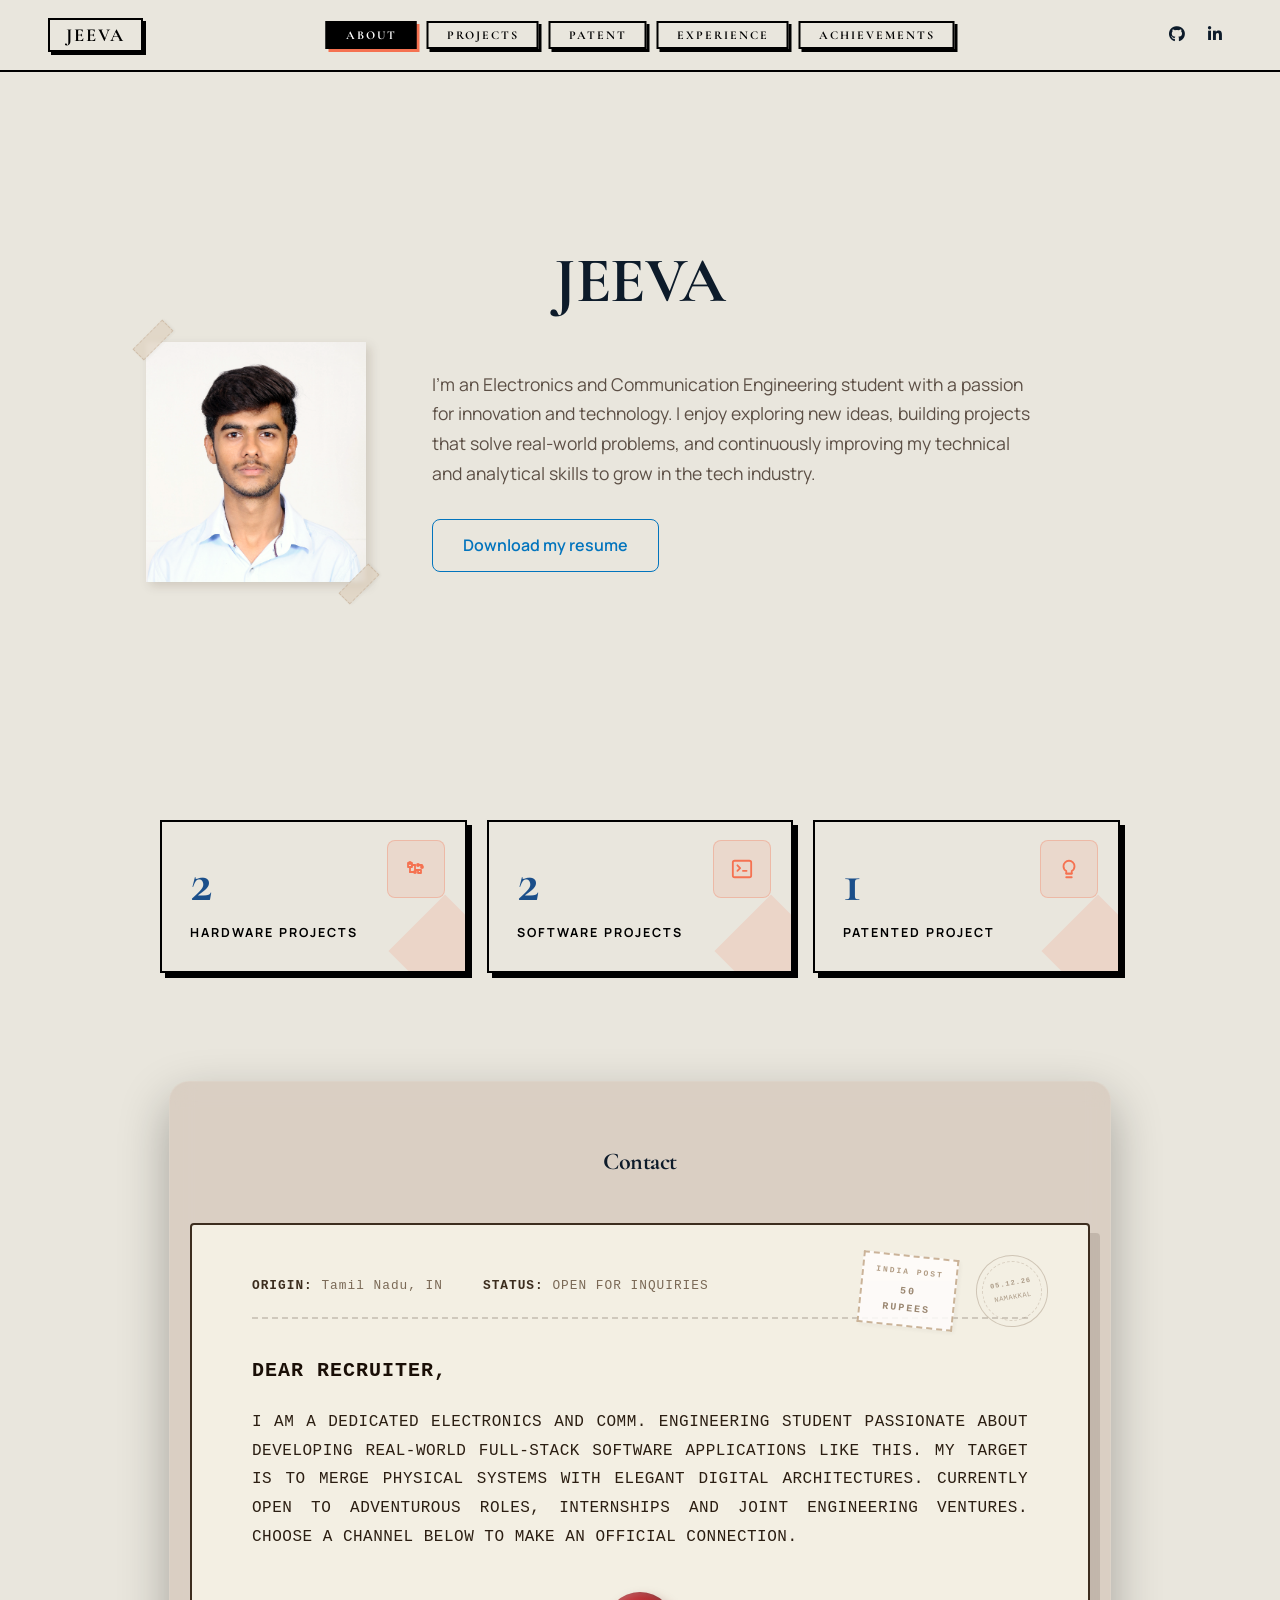
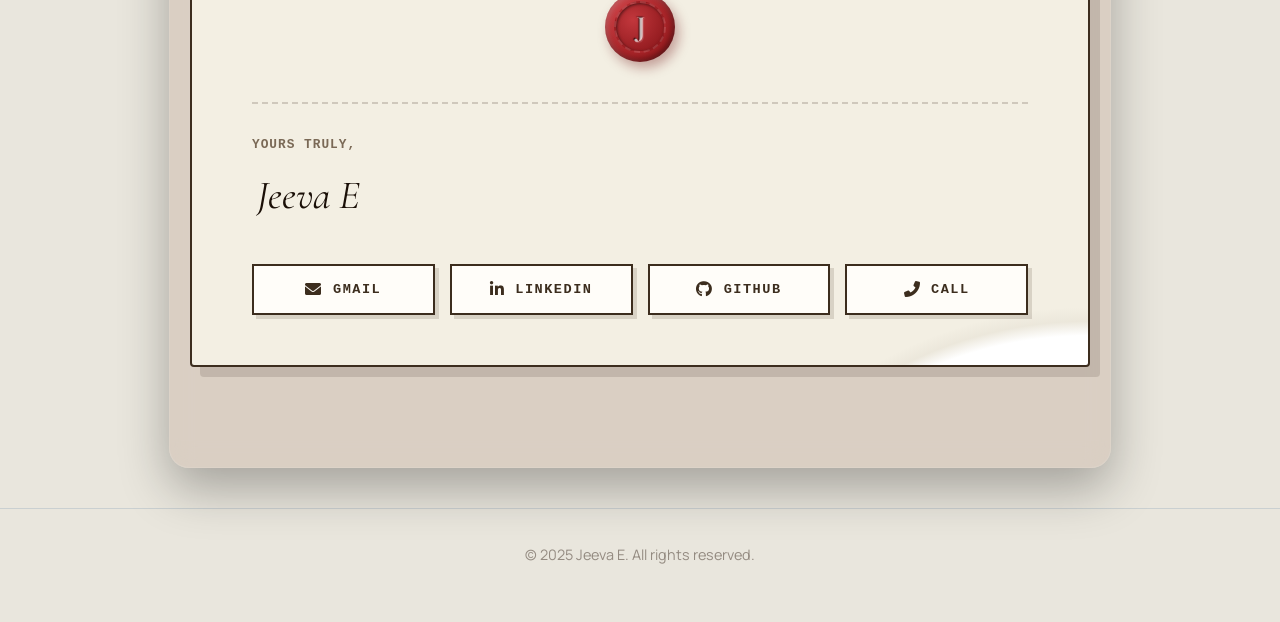
==== commit 3b01adc5: "Fix FOUC/animation race condition and empty pages" ====
--- a/index.html
+++ b/index.html
@@ -1,294 +1,310 @@
-<!DOCTYPE html>
-<html lang="en">
-
-<head>
-    <meta charset="UTF-8">
-    <meta name="viewport" content="width=device-width, initial-scale=1.0">
-    <title>Jeeva E Portfolio</title>
-    <link rel="stylesheet" href="Styles.css">
-    <link
-        href="https://fonts.googleapis.com/css2?family=Outfit:wght@300;400;500;600;700;800;900&family=Roboto+Mono:wght@400;700&display=swap"
-        rel="stylesheet">
-    <link rel="stylesheet" href="https://cdnjs.cloudflare.com/ajax/libs/font-awesome/6.0.0-beta3/css/all.min.css">
-</head>
-
-<body>
-    <div class="fixed-bg">
-        <canvas id="bgCanvas"></canvas>
-    </div>
-
-    <!-- Mobile Warning Overlay -->
-    <div class="mobile-warning">
-        <i class="fas fa-desktop"></i>
-        <h2>Desktop Mode Only</h2>
-        <p>This portfolio is designed for an immersive desktop experience. <br> Please switch to a desktop device or
-            enable desktop mode.</p>
-    </div>
-
-    <nav class="sticky-nav">
-        <div class="nav-left">
-            <span class="nav-logo">JEEVA</span>
-        </div>
-
-        <ul class="nav-links">
-            <li><a href="#about"><i class="fas fa-user"></i> <span>About</span></a></li>
-            <li><a href="#patent"><i class="fas fa-star-of-life"></i> <span>Patent</span></a></li>
-            <li><a href="#achievements"><i class="fas fa-trophy"></i> <span>Achievements</span></a></li>
-            <li><a href="#projects"><i class="fas fa-folder-open"></i> <span>Projects</span></a></li>
-            <li><a href="#contact"><i class="fas fa-envelope"></i> <span>Contact</span></a></li>
-        </ul>
-
-        <div class="nav-right">
-            <a href="https://github.com/Jeeva-1405/" target="_blank" class="nav-icon" title="GitHub"><i
-                    class="fab fa-github"></i></a>
-            <a href="https://www.linkedin.com/in/jeeva-e-b4b442290/" target="_blank" class="nav-icon"
-                title="LinkedIn"><i class="fab fa-linkedin-in"></i></a>
-        </div>
-    </nav>
-
-    <section class="about-me animate-on-scroll" id="about">
-        <h2>JEEVA </h2>
-        <div class="about-me-content">
-            <div class="about-me-text">
-                <p>I’m an Electronics and Communication Engineering student with a passion for innovation and
-                    technology. I enjoy exploring new ideas, building projects that solve real-world problems, and
-                    continuously improving my technical and analytical skills to grow in the tech industry.</p>
-                <a href="Jeeva_E_Resume.pdf" download class="document-link">Download my resume</a>
-            </div>
-            <div class="about-me-photo">
-                <img src="me.jpg" alt="Jeeva E profile photo" class="photo-placeholder">
-            </div>
-        </div>
-    </section>
-
-    <section class="patent-section animate-on-scroll" id="patent">
-        <div class="patent-container">
-            <div class="patent-header-content">
-                <h1>Patented Autonomous Mine Rover</h1>
-                <p class="tagline">Designing reliable systems for extreme subsurface environments.</p>
-                <div class="patent-info">
-                    <span class="badge">Application no : 202541104590</span>
-                </div>
-            </div>
-
-            <div class="patent-body">
-                <div class="media-container">
-                    <img src="patent-new.png" alt="High-quality image of the Mine Rover prototype.">
-                </div>
-                <div class="summary-text">
-                    <h2>The Challenge & My Solution</h2>
-                    <p><strong>The Problem:</strong> In hazardous mining environments, human safety is at high risk due
-                        to the presence of toxic gases, unstable terrain, and poor visibility. Current exploration
-                        methods often rely on manual intervention, which increases the danger to personnel.</p>
-                    <p><strong>My Solution:</strong> The main concern inside the mine is the lack of visibility as it
-                        gets deeper the vision is almost zero. So the rover is integrated with LiDAR A1M8 sensor so that
-                        we can easily detect the obstacles and also helps us to detect the cracks and debris.</p>
-                </div>
-            </div>
-        </div>
-    </section>
-
-    <!-- Project Statistics Section -->
-    <section class="stats-section animate-on-scroll">
-        <div class="stats-container">
-            <div class="stat-item" onclick="showProjectList('hardware')" style="cursor: pointer;">
-                <div class="stat-icon">
-                    <i class="fas fa-cogs"></i>
-                </div>
-                <h3 class="counter" data-target="2">0</h3>
-                <p>Hardware Projects</p>
-            </div>
-            <div class="stat-divider"></div>
-            <div class="stat-item" onclick="showProjectList('software')" style="cursor: pointer;">
-                <div class="stat-icon">
-                    <i class="fas fa-code"></i>
-                </div>
-                <h3 class="counter" data-target="2">0</h3>
-                <p>Software Projects</p>
-            </div>
-            <div class="stat-divider"></div>
-            <div class="stat-item" onclick="showProjectList('patent')" style="cursor: pointer;">
-                <div class="stat-icon">
-                    <i class="fas fa-scroll"></i>
-                </div>
-                <h3 class="counter" data-target="1">0</h3>
-                <p>Patented Project</p>
-            </div>
-        </div>
-    </section>
-
-    <section class="achievements-recognition" id="achievements">
-        <h2>Achievements </h2>
-
-        <div class="timeline-container">
-            <div class="timeline-line"></div>
-
-            <div class="timeline-item animate-on-scroll">
-                <div class="timeline-dot"></div>
-                <div class="timeline-content">
-                    <div class="timeline-text">
-                        <h3>Internship at Wipro</h3>
-                        <span class="timeline-sub">Infrastructure Enginnering</span>
-                        <p>Worked as an Intern at Wipro Infrastructure Enginnering with stipend.</p>
-                    </div>
-                    <div class="timeline-visual">
-                        <img src="internship.jpg" alt="Wipro Internship Certificate">
-                    </div>
-                </div>
-            </div>
-
-            <div class="timeline-item animate-on-scroll">
-                <div class="timeline-dot"></div>
-                <div class="timeline-content">
-                    <div class="timeline-text">
-                        <h3>Paper Presentation</h3>
-                        <span class="timeline-sub">Autonomous Mine Rover</span>
-                        <p>Secured 1st place in Paper presentation in the topic of Autonomous mine rover.</p>
-                    </div>
-                    <div class="timeline-visual">
-                        <img src="presentation.jpg" alt="Paper Presentation Certificate">
-                    </div>
-                </div>
-            </div>
-
-            <div class="timeline-item animate-on-scroll">
-                <div class="timeline-dot"></div>
-                <div class="timeline-content">
-                    <div class="timeline-text">
-                        <h3>Coding Event</h3>
-                        <span class="timeline-sub">"CodeIt" Competition</span>
-                        <p>Secured 1st place in Python Programming event called "CodeIt"</p>
-                    </div>
-                    <div class="timeline-visual">
-                        <img src="codeit.jpg" alt="CodeIt Event Certificate">
-                    </div>
-                </div>
-            </div>
-        </div>
-    </section>
-
-    <section class="technical-deep-dive" id="projects">
-        <h2>Technical Deep Dive</h2>
-
-        <div class="tech-grid">
-            <div class="tech-card animate-on-scroll">
-                <img src="iot club.png" alt="Screenshot of the college website." class="project-thumbnail">
-                <div class="project-details">
-                    <h3>College clubs portal</h3>
-                    <p>I developed a web portal for my college clubs to manage member events, and
-                        project updates efficiently. It also enhanced communication within the club’s operations,
-                        ensuring streamlined workflow and better member engagement.</p>
-                    <a href="https://clubs.mkce.ac.in/" target="_blank" class="document-link secondary-link">View Live
-                        Website </a>
-                </div>
-            </div>
-
-            <div class="tech-card animate-on-scroll">
-                <img src="steganography.png" alt="Screenshot of the steganography project." class="project-thumbnail">
-                <div class="project-details">
-                    <h3>Steganography</h3>
-                    <p>A secure encryption technique that hides secret messages inside digital images. The user can
-                        encode text into an image and decrypt it later, ensuring safe data transmission without raising
-                        suspicion.</p>
-                    <a href="https://github.com/Jeeva-1405/Steganography" target="_blank"
-                        class="document-link secondary-link">View Repository </a>
-                </div>
-            </div>
-
-            <div class="tech-card animate-on-scroll">
-                <img src="moneyloop.png" alt="Screenshot of the Moneyloop project." class="project-thumbnail">
-                <div class="project-details">
-                    <h3>Moneyloop</h3>
-                    <p>Currently working on a project that turns every ad interaction into income. The ecosystem allows
-                        users to Watch Ads, Earn rewards, and Cash out instantly.</p>
-                    <div class="workflow">
-                        <span>Watch Ads</span>
-                        <span><svg width="24" height="24" viewBox="0 0 24 24" fill="none" stroke="currentColor"
-                                stroke-width="2" stroke-linecap="round" stroke-linejoin="round">
-                                <path d="M5 12h14M12 5l7 7-7 7" />
-                            </svg></span>
-                        <span>Earn</span>
-                        <span><svg width="24" height="24" viewBox="0 0 24 24" fill="none" stroke="currentColor"
-                                stroke-width="2" stroke-linecap="round" stroke-linejoin="round">
-                                <path d="M5 12h14M12 5l7 7-7 7" />
-                            </svg></span>
-                        <span>Cashout</span>
-                    </div>
-                    <a target="_blank" class="document-link secondary-link hosting-btn">
-                        Hosting soon...
-                        <span class="loading-spinner"></span>
-                    </a>
-                </div>
-            </div>
-        </div>
-    </section>
-
-    <section class="contact-info animate-on-scroll" id="contact">
-        <h2>Contact</h2>
-
-        <!-- Background Animation Layer -->
-        <div class="sending-animation">
-            <div class="device-monitor">
-                <div class="screen-content"></div>
-            </div>
-
-            <i class="fas fa-paper-plane paper-plane"></i>
-
-            <div class="device-mobile">
-                <div class="screen-content">
-                    <div class="notif-bubble"></div>
-                </div>
-            </div>
-        </div>
-        <div class="contact-links">
-            <a href="https://mail.google.com/mail/?view=cm&fs=1&to=jeevamkce14@gmail.com" target="_blank"
-                class="contact-link email" data-tooltip="Gmail">
-                <div class="social-icon">
-                    <svg width="36" height="36" viewBox="0 0 48 48">
-                        <path fill="#4caf50" d="M45,16.2l-5,2.75l-5,4.75L35,40h7c1.657,0,3-1.343,3-3V16.2z"></path>
-                        <path fill="#1e88e5" d="M3,16.2l3.614,1.71L13,23.7V40H6c-1.657,0-3-1.343-3-3V16.2z"></path>
-                        <polygon fill="#e53935" points="35,11.2 24,19.2 13,11.2 13,23.7 24,31.7 35,23.7"></polygon>
-                        <path fill="#c62828"
-                            d="M3,12.298V16.2l10,7.5V11.2L9.876,8.859C9.132,8.301,8.228,8,7.298,8h0C4.924,8,3,9.924,3,12.298z">
-                        </path>
-                        <path fill="#fbc02d"
-                            d="M45,12.298V16.2l-10,7.5V11.2l3.124-2.341C38.868,8.301,39.772,8,40.702,8h0C43.076,8,45,9.924,45,12.298z">
-                        </path>
-                    </svg>
-                </div>
-            </a>
-            <a href="https://www.linkedin.com/in/jeeva-e-b4b442290/" target="_blank" class="contact-link linkedin"
-                data-tooltip="LinkedIn">
-                <div class="social-icon">
-                    <svg width="32" height="32" viewBox="0 0 24 24" fill="#0077b5">
-                        <path
-                            d="M19 0h-14c-2.761 0-5 2.239-5 5v14c0 2.761 2.239 5 5 5h14c2.762 0 5-2.239 5-5v-14c0-2.761-2.238-5-5-5zm-11 19h-3v-11h3v11zm-1.5-12.268c-.966 0-1.75-.79-1.75-1.764s.784-1.764 1.75-1.764 1.75.79 1.75 1.764-.783 1.764-1.75 1.764zm13.5 12.268h-3v-5.604c0-3.368-4-3.113-4 0v5.604h-3v-11h3v1.765c1.396-2.586 7-2.777 7 2.476v6.759z" />
-                    </svg>
-                </div>
-            </a>
-            <a href="https://github.com/Jeeva-1405/" target="_blank" class="contact-link github" data-tooltip="GitHub">
-                <div class="social-icon">
-                    <svg width="34" height="34" viewBox="0 0 16 16" fill="#ffffff">
-                        <path
-                            d="M8 0C3.58 0 0 3.58 0 8c0 3.54 2.29 6.53 5.47 7.59.4.07.55-.17.55-.38 0-.19-.01-.82-.01-1.49-2.01.37-2.53-.49-2.69-.94-.09-.23-.48-.94-.82-1.13-.28-.15-.68-.52-.01-.53.63-.01 1.08.58 1.23.82.72 1.21 1.87.87 2.33.66.07-.52.28-.87.51-1.07-1.78-.2-3.64-.89-3.64-3.95 0-.87.31-1.59.82-2.15-.08-.2-.36-1.02.08-2.12 0 0 .67-.21 2.2.82.64-.18 1.32-.27 2-.27.68 0 1.36.09 2 .27 1.53-1.04 2.2-.82 2.2-.82.44 1.1.16 1.92.08 2.12.51.56.82 1.27.82 2.15 0 3.07-1.87 3.75-3.65 3.95.29.25.54.73.54 1.48 0 1.07-.01 1.93-.01 2.2 0 .21.15.46.55.38A8.012 8.012 0 0 0 16 8c0-4.42-3.58-8-8-8z" />
-                    </svg>
-                </div>
-            </a>
-            <a href="tel:6374721817" class="contact-link mobile" data-tooltip="Mobile: +91 6374721817">
-                <div class="social-icon">
-                    <svg width="30" height="30" viewBox="0 0 24 24" fill="#25d366">
-                        <path
-                            d="M6.62 10.79c1.44 2.83 3.76 5.14 6.59 6.59l2.2-2.2c.27-.27.67-.36 1.02-.24 1.12.37 2.33.57 3.57.57.55 0 1 .45 1 1V20c0 .55-.45 1-1 1-9.39 0-17-7.61-17-17 0-.55.45-1 1-1h3.5c.55 0 1 .45 1 1 0 1.25.2 2.45.57 3.57.11.35.03.74-.25 1.02l-2.2 2.2z" />
-                    </svg>
-                </div>
-            </a>
-        </div>
-    </section>
-
-    <footer class="main-footer">
-        <p class="footer-end-text">© 2025 Jeeva E. All rights reserved.</p>
-    </footer>
-    <script src="script.js"></script>
-</body>
-
+<!DOCTYPE html>
+<html lang="en">
+
+<head>
+    <meta charset="UTF-8">
+    <meta name="viewport" content="width=device-width, initial-scale=1.0">
+    <title>Jeeva E — Portfolio</title>
+    <link rel="stylesheet" href="Styles.css">
+    <link href="https://fonts.googleapis.com/css2?family=Manrope:wght@300;400;500;600;700;800&display=swap"
+        rel="stylesheet">
+    <link
+        href="https://fonts.googleapis.com/css2?family=Cormorant+Garamond:ital,wght@0,300;0,400;0,500;0,600;0,700;1,300;1,400;1,500;1,600;1,700&display=swap"
+        rel="stylesheet">
+    <link href="https://api.fontshare.com/v2/css?f[]=cabinet-grotesk@300,400,500,600,700,800,900&display=swap"
+        rel="stylesheet">
+    <link rel="stylesheet" href="https://cdnjs.cloudflare.com/ajax/libs/font-awesome/6.0.0-beta3/css/all.min.css">
+</head>
+
+<body>
+
+<!-- LOADER: place as first child of body -->
+<div id="page-loader" style="
+  position:fixed; inset:0; z-index:9999;
+  background:#ebe8e0;
+  display:flex; flex-direction:column;
+  align-items:center; justify-content:center;
+  gap:18px;
+  transition: opacity 0.5s ease, visibility 0.5s ease;
+">
+  <span style="
+    font-family:'Georgia',serif;
+    font-size:26px; letter-spacing:0.22em;
+    color:#1a1a18; font-weight:400;
+  ">JEEVA</span>
+
+  <div style="
+    width:120px; height:1px;
+    background:rgba(26,26,24,0.15);
+    border-radius:2px; overflow:hidden;
+  ">
+    <div id="loader-bar" style="
+      height:100%; background:#1a1a18;
+      border-radius:2px; width:0%;
+      transition:width 0.1s linear;
+    "></div>
+  </div>
+</div>
+
+    <!-- Mobile Warning Overlay -->
+    <div class="mobile-warning">
+        <i class="fas fa-desktop"></i>
+        <h2>Desktop Mode Only</h2>
+        <p>This portfolio is designed for an immersive desktop experience. <br> Please switch to a desktop device or
+            enable desktop mode.</p>
+    </div>
+
+    <!-- ===== NAVBAR — stays in DOM forever ===== -->
+    <nav class="sticky-nav">
+        <div class="nav-left">
+            <a href="index.html" class="nav-logo">JEEVA</a>
+        </div>
+        <button class="nav-toggle" aria-label="toggle navigation">
+            <span class="hamburger"></span>
+        </button>
+        <ul class="nav-links">
+            <li><a href="index.html" class="nav-link active"><span>About</span></a></li>
+            <li><a href="projects.html" class="nav-link"><span>Projects</span></a></li>
+            <li><a href="patent.html" class="nav-link"><span>Patent</span></a></li>
+            <li><a href="experience.html" class="nav-link"><span>Experience</span></a></li>
+            <li><a href="achievements.html" class="nav-link"><span>Achievements</span></a></li>
+        </ul>
+        <div class="nav-right">
+            <a href="https://github.com/Jeeva-1405/" target="_blank" class="nav-icon" title="GitHub"><i
+                    class="fab fa-github"></i></a>
+            <a href="https://www.linkedin.com/in/jeeva-e-b4b442290/" target="_blank" class="nav-icon"
+                title="LinkedIn"><i class="fab fa-linkedin-in"></i></a>
+        </div>
+    </nav>
+
+    <!-- ===== ONLY THIS PART SWAPS ON NAVIGATION ===== -->
+    <main id="page-content">
+
+        <section class="about-me animate-on-scroll" id="about">
+            <h2>JEEVA</h2>
+            <div class="about-me-content">
+                <div class="about-me-text">
+                    <p>I'm an Electronics and Communication Engineering student with a passion for innovation and
+                        technology. I enjoy exploring new ideas, building projects that solve real-world problems, and
+                        continuously improving my technical and analytical skills to grow in the tech industry.</p>
+                    <a href="Jeeva_Resume.pdf" download class="document-link">Download my resume</a>
+                </div>
+                <div class="about-me-photo">
+                    <img src="Jeeva.jpeg" alt="Jeeva E profile photo" class="photo-placeholder">
+                </div>
+            </div>
+        </section>
+
+        <section class="stats-section animate-on-scroll">
+            <div class="stats-container">
+                <!-- Hardware Projects — PCB Circuit Trace SVG -->
+                <div class="stat-item spa-nav" data-href="projects.html" style="cursor:pointer;">
+                    <div class="stat-icon">
+                        <svg width="24" height="24" viewBox="0 0 24 24" fill="none" stroke="currentColor"
+                            stroke-width="1.8" stroke-linecap="round" stroke-linejoin="round">
+                            <!-- Trace lines -->
+                            <path d="M4 6h4v4H4z" rx="0.5" />
+                            <path d="M8 8h3" />
+                            <path d="M11 8v5h3" />
+                            <path d="M14 13h3v3h-3z" />
+                            <path d="M6 10v5" />
+                            <path d="M6 15h5" />
+                            <!-- Solder nodes -->
+                            <circle cx="6" cy="6" r="1" fill="currentColor" />
+                            <circle cx="14" cy="8" r="1" fill="currentColor" />
+                            <circle cx="11" cy="15" r="1" fill="currentColor" />
+                            <circle cx="18" cy="10" r="1" fill="currentColor" />
+                            <path d="M14 8h4v2" />
+                        </svg>
+                    </div>
+                    <h3 class="counter" data-target="2">0</h3>
+                    <p>Hardware Projects</p>
+                </div>
+                <div class="stat-divider"></div>
+
+                <!-- Software Projects — Terminal prompt SVG -->
+                <div class="stat-item spa-nav" data-href="projects.html" style="cursor:pointer;">
+                    <div class="stat-icon">
+                        <svg width="22" height="22" viewBox="0 0 24 24" fill="none" stroke="currentColor"
+                            stroke-width="2" stroke-linecap="round" stroke-linejoin="round">
+                            <rect x="2" y="3" width="20" height="18" rx="2" />
+                            <path d="M7 8l3 3-3 3" />
+                            <path d="M13 14h4" />
+                        </svg>
+                    </div>
+                    <h3 class="counter" data-target="2">0</h3>
+                    <p>Software Projects</p>
+                </div>
+                <div class="stat-divider"></div>
+
+                <!-- Patented Project — Lightbulb SVG -->
+                <div class="stat-item spa-nav" data-href="patent.html" style="cursor:pointer;">
+                    <div class="stat-icon">
+                        <svg width="22" height="22" viewBox="0 0 24 24" fill="none" stroke="currentColor"
+                            stroke-width="2" stroke-linecap="round" stroke-linejoin="round">
+                            <path d="M9 21h6" />
+                            <path
+                                d="M12 3a6 6 0 0 1 6 6c0 2.22-1.2 4.16-3 5.2V17H9v-2.8A6 6 0 0 1 6 9a6 6 0 0 1 6-6z" />
+                            <path d="M9 17h6" />
+                        </svg>
+                    </div>
+                    <h3 class="counter" data-target="1">0</h3>
+                    <p>Patented Project</p>
+                </div>
+            </div>
+        </section>
+
+        <section class="contact-info animate-on-scroll" id="contact">
+            <h2>Contact</h2>
+
+            <div class="telegram-card">
+                <!-- Decorative Top Border or Stamps -->
+                <div class="telegram-postal-marks">
+                    <div class="postage-stamp">
+                        <span class="stamp-text">INDIA POST</span>
+                    </div>
+                    <div class="postmark-circle">
+                        <span class="postmark-date">01.06.26</span>
+                        <span class="postmark-city">NAMAKKAL</span>
+                    </div>
+                </div>
+
+                <!-- Telegram Header Details -->
+                <div class="telegram-header">
+                    <div class="telegram-meta"><strong>ORIGIN:</strong> Tamil Nadu, IN</div>
+                    <div class="telegram-meta"><strong>STATUS:</strong> OPEN FOR INQUIRIES</div>
+                </div>
+
+                <!-- Letter Body -->
+                <div class="telegram-body">
+                    <div class="telegram-salutation">DEAR RECRUITER,</div>
+                    <p class="telegram-text">
+                        I AM A DEDICATED ELECTRONICS AND COMM. ENGINEERING STUDENT PASSIONATE ABOUT DEVELOPING
+                        REAL-WORLD FULL-STACK SOFTWARE APPLICATIONS LIKE THIS. MY TARGET IS TO
+                        MERGE PHYSICAL SYSTEMS WITH ELEGANT DIGITAL ARCHITECTURES. CURRENTLY OPEN TO ADVENTUROUS ROLES,
+                        INTERNSHIPS AND JOINT ENGINEERING VENTURES. CHOOSE A CHANNEL BELOW TO MAKE AN OFFICIAL
+                        CONNECTION.
+                    </p>
+                </div>
+
+                <!-- Wax Seal / Action Button -->
+                <div class="telegram-action">
+                    <a href="mailto:jeevamkce14@gmail.com?subject=Opportunity%20Inquiry%20-%20Jeeva%20E&body=Dear%20Jeeva,%0A%0AI%20reached%20out%20via%20your%20telegram%20portfolio..."
+                        class="wax-seal" title="Send Direct Email">
+                        <div class="wax-seal-inner">
+                            <span class="wax-seal-imprint">J</span>
+                        </div>
+                    </a>
+                </div>
+
+                <!-- Signature / Socials -->
+                <div class="telegram-footer">
+                    <div class="telegram-signoff">YOURS TRULY,</div>
+                    <div class="telegram-signature">Jeeva E</div>
+
+                    <div class="telegram-links">
+                        <a href="https://mail.google.com/mail/?view=cm&fs=1&to=jeevamkce14@gmail.com" target="_blank"
+                            class="telegram-stamp stamp-email" title="Gmail">
+                            <i class="fas fa-envelope"></i> GMAIL
+                        </a>
+                        <a href="https://www.linkedin.com/in/jeeva-e-b4b442290/" target="_blank"
+                            class="telegram-stamp stamp-linkedin" title="LinkedIn">
+                            <i class="fab fa-linkedin-in"></i> LINKEDIN
+                        </a>
+                        <a href="https://github.com/Jeeva-1405/" target="_blank" class="telegram-stamp stamp-github"
+                            title="GitHub">
+                            <i class="fab fa-github"></i> GITHUB
+                        </a>
+                        <a href="tel:6374721817" class="telegram-stamp stamp-mobile" title="Mobile">
+                            <i class="fas fa-phone-alt"></i> CALL
+                        </a>
+                    </div>
+                </div>
+            </div>
+        </section>
+
+        <footer class="main-footer">
+            <p class="footer-end-text">© 2025 Jeeva E. All rights reserved.</p>
+        </footer>
+
+    </main><!-- /#page-content -->
+
+    <script src="script.js"></script>
+
+<!-- LOADER SCRIPT: add before </body> -->
+<script>
+(function(){
+  var bar = document.getElementById('loader-bar');
+  var loader = document.getElementById('page-loader');
+  var w = 0;
+  var t = setInterval(function(){
+    w += Math.random() * 12;
+    if(w > 90) w = 90;
+    bar.style.width = w + '%';
+  }, 100);
+  window.addEventListener('load', function(){
+    clearInterval(t);
+    bar.style.width = '100%';
+    setTimeout(function(){
+      loader.style.opacity = '0';
+      loader.style.visibility = 'hidden';
+    }, 300);
+  });
+})();
+</script>
+<!-- BACK TO TOP: paste before </body> -->
+<div id="btt-wrap" style="
+  position:fixed; bottom:32px; right:32px;
+  display:flex; align-items:center; gap:12px;
+  opacity:0; visibility:hidden;
+  transition:opacity 0.35s ease, visibility 0.35s ease;
+  z-index:999;
+">
+  <span style="
+    font-family:'your-sans',sans-serif;
+    font-size:11px; letter-spacing:0.1em;
+    color:#6b6960; text-transform:uppercase;
+  ">Back to top</span>
+
+  <button onclick="window.scrollTo({top:0,behavior:'smooth'})"
+    style="
+      width:44px; height:44px;
+      border:1px solid #1a1a18;
+      border-radius:50%;
+      background:transparent;
+      cursor:pointer;
+      display:flex; align-items:center; justify-content:center;
+      transition:background 0.2s;
+    "
+    onmouseover="this.style.background='#1a1a18';
+      this.querySelector('path').style.stroke='#ebe8e0'"
+    onmouseout="this.style.background='transparent';
+      this.querySelector('path').style.stroke='#1a1a18'"
+  >
+    <svg width="18" height="18" viewBox="0 0 24 24" fill="none">
+      <path d="M12 19V5M5 12l7-7 7 7"
+        stroke="#1a1a18" stroke-width="1.5"
+        stroke-linecap="round" stroke-linejoin="round"
+        style="transition:stroke 0.2s"
+      />
+    </svg>
+  </button>
+</div>
+
+<script>
+(function(){
+  var el = document.getElementById('btt-wrap');
+  window.addEventListener('scroll', function(){
+    if(window.scrollY > 300){
+      el.style.opacity = '1';
+      el.style.visibility = 'visible';
+    } else {
+      el.style.opacity = '0';
+      el.style.visibility = 'hidden';
+    }
+  });
+})();
+</script>
+</body>
+
 </html>
--- a/Styles.css
+++ b/Styles.css
@@ -1,1859 +1,1945 @@
-/* =========================================
-   1. VARIABLES & RESET
-   ========================================= */
-:root {
-    --bg-dark: #09090b;
-    /* Carbon Black */
-    --bg-card: rgba(24, 24, 27, 0.7);
-    /* Zinc 900 glass */
-    --bg-card-hover: rgba(39, 39, 42, 0.8);
-    /* Zinc 800 */
-    --primary: #3b82f6;
-    /* Electric Blue */
-    --secondary: #8b5cf6;
-    /* Vivid Violet */
-    --accent: #f43f5e;
-    /* Rose (for small pops) */
-    --text-main: #f8fafc;
-    /* White-ish */
-    --text-muted: #94a3b8;
-    /* Slate 400 */
-    --font-main: 'Outfit', sans-serif;
-    --font-code: 'Roboto Mono', monospace;
-    --nav-height: 80px;
-}
-
-html {
-    scroll-behavior: smooth;
-    overflow-x: hidden;
-}
-
-body {
-    font-family: var(--font-main);
-    color: var(--text-main);
-    margin: 0;
-    padding: 0;
-    line-height: 1.7;
-    /* Background handled by .fixed-bg */
-}
-
-/* Background Effect */
-/* Background Effect with Floating Orbs */
-.fixed-bg {
-    position: fixed;
-    top: 0;
-    left: 0;
-    width: 100%;
-    height: 100%;
-    z-index: -1;
-    background-color: var(--bg-dark);
-    overflow: hidden;
-}
-
-#bgCanvas {
-    position: absolute;
-    top: 0;
-    left: 0;
-    width: 100%;
-    height: 100%;
-    z-index: 0;
-    /* Behind content but inside fixed-bg */
-}
-
-.orb {
-    position: absolute;
-    border-radius: 50%;
-    filter: blur(80px);
-    opacity: 0.6;
-    animation: floatOrb 20s infinite ease-in-out;
-}
-
-.orb-1 {
-    width: 400px;
-    height: 400px;
-    background: radial-gradient(circle, var(--primary), transparent 70%);
-    top: -100px;
-    left: -100px;
-    animation-delay: 0s;
-}
-
-.orb-2 {
-    width: 500px;
-    height: 500px;
-    background: radial-gradient(circle, var(--secondary), transparent 70%);
-    bottom: -150px;
-    right: -150px;
-    animation-delay: -5s;
-}
-
-.orb-3 {
-    width: 300px;
-    height: 300px;
-    background: radial-gradient(circle, var(--accent), transparent 70%);
-    top: 40%;
-    left: 60%;
-    animation-delay: -10s;
-    opacity: 0.4;
-}
-
-@keyframes floatOrb {
-
-    0%,
-    100% {
-        transform: translate(0, 0) scale(1);
-    }
-
-    33% {
-        transform: translate(30px, -50px) scale(1.1);
-    }
-
-    66% {
-        transform: translate(-20px, 20px) scale(0.9);
-    }
-}
-
-a {
-    text-decoration: none;
-    color: inherit;
-    transition: 0.3s;
-}
-
-ul {
-    list-style: none;
-    padding: 0;
-    margin: 0;
-}
-
-h1,
-h2,
-h3 {
-    margin: 0;
-    font-weight: 800;
-    letter-spacing: -0.5px;
-}
-
-/* =========================================
-   2. NAVIGATION (Floating Glass Pill)
-   ========================================= */
-.sticky-nav {
-    position: fixed;
-    top: 25px;
-    left: 50%;
-    transform: translateX(-50%);
-    width: 95%;
-    /* Wider layout */
-    max-width: 1200px;
-    height: 70px;
-    background: rgba(15, 23, 42, 0.65);
-    /* Dark Glass */
-    backdrop-filter: blur(16px);
-    -webkit-backdrop-filter: blur(16px);
-    border: 1px solid rgba(255, 255, 255, 0.08);
-    border-radius: 50px;
-    display: flex;
-    justify-content: space-between;
-    /* Space out Left, Center, Right */
-    align-items: center;
-    /* Vertical Center */
-    padding: 0 30px;
-    /* Padding inside the pill */
-    z-index: 1000;
-    box-shadow: 0 20px 40px rgba(0, 0, 0, 0.2);
-    animation: slideDown 1s cubic-bezier(0.2, 0.8, 0.2, 1);
-    box-sizing: border-box;
-}
-
-@keyframes slideDown {
-    from {
-        transform: translate(-50%, -100%);
-        opacity: 0;
-    }
-
-    to {
-        transform: translate(-50%, 0);
-        opacity: 1;
-    }
-}
-
-/* Nav Sections */
-.nav-left {
-    flex: 1;
-    display: flex;
-    align-items: center;
-}
-
-.nav-right {
-    flex: 1;
-    display: flex;
-    justify-content: flex-end;
-    align-items: center;
-    gap: 15px;
-}
-
-/* Logo Style */
-.nav-logo {
-    font-size: 1.3em;
-    font-weight: 800;
-    letter-spacing: 1px;
-    color: #fff;
-}
-
-/* Center Links */
-.nav-links {
-    display: flex;
-    gap: 5px;
-    list-style: none;
-    margin: 0;
-    padding: 0;
-}
-
-.nav-links li {
-    margin: 0;
-}
-
-.nav-links a {
-    display: flex;
-    align-items: center;
-    gap: 8px;
-    padding: 10px 20px;
-    border-radius: 25px;
-    font-size: 0.9em;
-    font-weight: 600;
-    color: var(--text-muted);
-    transition: all 0.3s;
-}
-
-.nav-links a span {
-    display: inline-block;
-}
-
-.nav-links a:hover,
-.nav-links a.active {
-    background: rgba(255, 255, 255, 0.08);
-    color: var(--text-main);
-    box-shadow: 0 4px 15px rgba(0, 0, 0, 0.2);
-}
-
-.nav-links i {
-    font-size: 1em;
-    color: #fff;
-}
-
-/* Right Social Icons */
-.nav-icon {
-    font-size: 1.2em;
-    color: var(--text-muted);
-    transition: 0.3s;
-    padding: 8px;
-    border-radius: 50%;
-}
-
-.nav-icon:hover {
-    color: #fff;
-    background: rgba(255, 255, 255, 0.1);
-    transform: rotate(15deg);
-}
-
-@media (max-width: 900px) {
-    .nav-links a span {
-        display: none;
-    }
-
-    /* Icon only on medium screens */
-    .nav-links a {
-        padding: 10px;
-    }
-}
-
-@media (max-width: 600px) {
-    .sticky-nav {
-        padding: 0 15px;
-        width: 95%;
-    }
-
-    .nav-logo {
-        display: none;
-    }
-
-    /* Hide logo on small screens to fit icons */
-    .nav-left {
-        flex: 0;
-    }
-
-    .nav-right {
-        display: none;
-    }
-
-    /* Hide socials on very small screens or move to footer */
-    .nav-links {
-        gap: 10px;
-        width: 100%;
-        justify-content: space-around;
-    }
-}
-
-.sticky-nav i {
-    font-size: 1em;
-}
-
-@media (max-width: 600px) {
-    .sticky-nav a span {
-        display: none;
-    }
-
-    /* Icon only on mobile */
-    .sticky-nav {
-        width: auto;
-        padding: 0 20px;
-    }
-}
-
-/* =========================================
-   3. HERO SECTION (About Me)
-   ========================================= */
-.about-me {
-    min-height: 90vh;
-    display: flex;
-    flex-direction: column;
-    justify-content: center;
-    max-width: 1000px;
-    margin: 0 auto;
-    padding: 100px 20px 40px;
-}
-
-.about-me-content {
-    display: flex;
-    align-items: center;
-    gap: 60px;
-    flex-direction: row-reverse;
-    /* Image on right */
-}
-
-.about-me-photo {
-    flex: 1;
-    display: flex;
-    justify-content: center;
-}
-
-.photo-placeholder {
-    width: 250px;
-    height: 250px;
-    object-fit: cover;
-    border-radius: 50%;
-    border: 4px solid rgba(59, 130, 246, 0.3);
-    box-shadow: 0 0 50px rgba(59, 130, 246, 0.2);
-    transition: 0.5s;
-}
-
-.photo-placeholder:hover {
-    transform: scale(1.05);
-    border-color: var(--primary);
-    box-shadow: 0 0 60px rgba(59, 130, 246, 0.4);
-}
-
-.about-me-text {
-    flex: 2;
-    text-align: left;
-}
-
-.about-me h2 {
-    font-size: 4em;
-    margin-bottom: 20px;
-    background: linear-gradient(to right, #fff, #94a3b8);
-    -webkit-background-clip: text;
-    background-clip: text;
-    -webkit-text-fill-color: transparent;
-    line-height: 1.1;
-    text-align: center;
-}
-
-.about-me p {
-    font-size: 1.1em;
-    color: var(--text-muted);
-    margin-bottom: 30px;
-    max-width: 600px;
-}
-
-.document-link {
-    display: inline-block;
-    padding: 12px 30px;
-    background: transparent;
-    border: 1px solid var(--primary);
-    color: var(--primary);
-    border-radius: 8px;
-    font-weight: 600;
-}
-
-.document-link:hover {
-    background: rgba(56, 189, 248, 0.1);
-    box-shadow: 0 0 20px rgba(56, 189, 248, 0.3);
-}
-
-/* =========================================
-   4. SECTIONS GENERAL
-   ========================================= */
-section,
-header {
-    padding: 80px 20px;
-    max-width: 1100px;
-    margin: 0 auto;
-}
-
-/* Unified Patent Section */
-.patent-section {
-    padding: 60px 20px;
-}
-
-.patent-container {
-    background: var(--bg-card);
-    backdrop-filter: blur(12px);
-    border: 1px solid rgba(255, 255, 255, 0.08);
-    border-radius: 20px;
-    padding: 50px;
-    box-shadow: 0 20px 50px rgba(0, 0, 0, 0.3);
-    position: relative;
-    overflow: hidden;
-    transition: transform 0.3s ease, border-color 0.3s ease;
-}
-
-.patent-container:hover {
-    transform: translateY(-5px);
-    border-color: rgba(59, 130, 246, 0.4);
-}
-
-/* Header inside the unified card */
-.patent-header-content {
-    text-align: center;
-    border-bottom: 1px solid rgba(255, 255, 255, 0.08);
-    padding-bottom: 40px;
-    margin-bottom: 40px;
-}
-
-.patent-header-content h1 {
-    font-size: 2.8em;
-    color: var(--text-main);
-    margin-bottom: 15px;
-}
-
-.tagline {
-    color: var(--text-muted);
-    font-size: 1.2em;
-    font-weight: 300;
-    margin-bottom: 25px;
-    display: block;
-}
-
-.badge {
-    display: inline-block;
-    padding: 8px 16px;
-    background: rgba(59, 130, 246, 0.1);
-    color: var(--primary);
-    border: 1px solid rgba(59, 130, 246, 0.2);
-    border-radius: 20px;
-    font-size: 0.9em;
-    font-family: var(--font-code);
-    letter-spacing: 0.5px;
-}
-
-/* Body (Split Layout) */
-.patent-body {
-    display: grid;
-    grid-template-columns: 1fr 1fr;
-    gap: 60px;
-    align-items: center;
-}
-
-.media-container img {
-    width: 100%;
-    border-radius: 12px;
-    border: 1px solid rgba(255, 255, 255, 0.1);
-    box-shadow: 0 10px 30px rgba(0, 0, 0, 0.4);
-    transition: transform 0.3s;
-}
-
-.media-container img:hover {
-    transform: scale(1.02);
-}
-
-.summary-text h2 {
-    font-size: 2em;
-    margin-bottom: 20px;
-    color: var(--text-main);
-}
-
-.summary-text p {
-    color: var(--text-muted);
-    margin-bottom: 20px;
-    line-height: 1.8;
-}
-
-.summary-text strong {
-    color: var(--primary);
-    font-weight: 600;
-}
-
-@media (max-width: 900px) {
-    .patent-body {
-        grid-template-columns: 1fr;
-        gap: 40px;
-    }
-
-    .patent-container {
-        padding: 30px;
-    }
-
-    .patent-header-content h1 {
-        font-size: 2em;
-    }
-}
-
-/* =========================================
-   5. ACHIEVEMENTS & CARDS (Glassmorphism)
-   ========================================= */
-.achievements-recognition h2,
-.technical-deep-dive h2 {
-    text-align: center;
-    font-size: 2.5em;
-    margin-bottom: 60px;
-}
-
-/* =========================================
-   PROJECT SPOTLIGHT (Featured Rows)
-   ========================================= */
-.tech-grid {
-    display: flex;
-    flex-direction: column;
-    gap: 140px;
-    padding: 20px 0;
-}
-
-.tech-card {
-    display: flex;
-    align-items: flex-start;
-    /* Aligns content to top so image parallels text */
-    gap: 50px;
-    background: transparent;
-    padding: 0;
-    border: none;
-    border-radius: 0;
-    overflow: visible;
-    position: relative;
-    /* Reset Glassmorphism for this layout */
-    backdrop-filter: none;
-    box-shadow: none;
-}
-
-/* Alternating Layout */
-.tech-card:nth-child(even) {
-    flex-direction: row-reverse;
-}
-
-/* Project Visual (The "Monitor") */
-.tech-card .project-thumbnail {
-    flex: 0.35;
-    /* Much smaller width */
-    max-width: 240px;
-    height: 160px;
-    /* Smaller height */
-    object-fit: cover;
-    border-radius: 16px;
-    border: 1px solid rgba(255, 255, 255, 0.1);
-    box-shadow: 0 20px 50px rgba(0, 0, 0, 0.5);
-    transition: 0.5s cubic-bezier(0.23, 1, 0.32, 1);
-    filter: brightness(0.8) contrast(1.1);
-}
-
-.tech-card:hover .project-thumbnail {
-    transform: scale(1.02) translateY(-5px);
-    filter: brightness(1) contrast(1);
-    border-color: var(--primary);
-    box-shadow: 0 30px 60px rgba(59, 130, 246, 0.2);
-}
-
-/* Project Info */
-.project-details {
-    flex: 1;
-    position: relative;
-    z-index: 2;
-}
-
-.tech-card h3 {
-    font-size: 2.2em;
-    font-weight: 800;
-    margin-bottom: 20px;
-    background: linear-gradient(to right, #fff, var(--text-muted));
-    -webkit-background-clip: text;
-    background-clip: text;
-    -webkit-text-fill-color: transparent;
-    transition: 0.3s;
-}
-
-.tech-card:hover h3 {
-    background: linear-gradient(to right, var(--primary), var(--secondary));
-    -webkit-background-clip: text;
-    -webkit-text-fill-color: transparent;
-}
-
-.project-details p {
-    font-size: 1.15em;
-    color: var(--text-muted);
-    margin-bottom: 25px;
-    line-height: 1.8;
-}
-
-/* Workflow Flow Chart */
-/* Workflow Flow Chart */
-.workflow {
-    display: flex !important;
-    flex-direction: row !important;
-    /* Force row layout */
-    align-items: center;
-    justify-content: flex-start;
-    gap: 15px;
-    margin-bottom: 25px;
-    font-family: var(--font-code);
-    font-size: 0.9em;
-    color: var(--accent);
-    flex-wrap: nowrap;
-}
-
-.workflow span {
-    background: rgba(255, 255, 255, 0.05);
-    padding: 6px 14px;
-    border-radius: 20px;
-    border: 1px solid rgba(56, 189, 248, 0.3);
-    color: var(--text-main);
-    display: inline-block;
-    /* Ensure they behave like blocks if needed */
-    white-space: nowrap;
-}
-
-.workflow span:nth-child(even) {
-    /* The arrows > */
-    background: transparent;
-    border: none;
-    font-weight: bold;
-    color: var(--primary);
-    padding: 0;
-    font-size: 1.2em;
-    animation: flowRight 1.5s infinite ease-in-out;
-    display: inline-flex;
-    /* Ensure centered */
-    align-items: center;
-}
-
-.workflow span:nth-child(even) svg {
-    transform: rotate(-90deg);
-    /* Force Right Orientation */
-}
-
-@keyframes flowRight {
-
-    0%,
-    100% {
-        transform: translateX(0);
-    }
-
-    50% {
-        transform: translateX(5px);
-    }
-}
-
-/* Decorative Background Number */
-.tech-card::before {
-    content: '0' counter(project-counter);
-    counter-increment: project-counter;
-    position: absolute;
-    top: -130px;
-    font-size: 10rem;
-    font-weight: 900;
-    color: rgba(255, 255, 255, 0.08);
-    /* Re-added brighter opacity */
-    z-index: 0;
-    font-family: var(--font-main);
-    line-height: 1;
-    pointer-events: none;
-}
-
-.tech-card:nth-child(odd)::before {
-    right: 0;
-}
-
-.tech-card:nth-child(even)::before {
-    left: 0;
-}
-
-/* Reset counter at start of section */
-.tech-grid {
-    counter-reset: project-counter;
-}
-
-/* Mobile Responsive for Projects */
-@media (max-width: 900px) {
-    .tech-card {
-        flex-direction: column !important;
-        /* Force column on mobile */
-        gap: 30px;
-        text-align: center;
-        background: var(--bg-card);
-        /* Add back card bg for mobile readablity */
-        padding: 30px;
-        border-radius: 20px;
-        border: 1px solid rgba(255, 255, 255, 0.05);
-    }
-
-    .tech-card .project-thumbnail {
-        height: 200px;
-        width: 100%;
-    }
-
-    .project-details li {
-        text-align: left;
-        display: inline-block;
-    }
-
-    .tech-card::before {
-        display: none;
-        /* Hide big number on mobile */
-    }
-}
-
-/* =========================================
-   NEON CIRCUIT TIMELINE (No Cards)
-   ========================================= */
-.timeline-container {
-    position: relative;
-    max-width: 900px;
-    margin: 0 auto;
-    padding: 20px 0;
-}
-
-/* The Glowing Line */
-.timeline-line {
-    position: absolute;
-    top: 0;
-    bottom: 0;
-    left: 20px;
-    width: 2px;
-    background: linear-gradient(to bottom, transparent 0%, var(--primary) 20%, var(--secondary) 80%, transparent 100%);
-    box-shadow: 0 0 15px rgba(59, 130, 246, 0.5);
-    z-index: 0;
-}
-
-/* Moving Pulse on the Line */
-.timeline-line::after {
-    content: '';
-    position: absolute;
-    top: 0;
-    left: 50%;
-    transform: translateX(-50%);
-    width: 4px;
-    height: 100px;
-    background: linear-gradient(to bottom, transparent, #fff, transparent);
-    animation: flowPulse 3s infinite linear;
-    box-shadow: 0 0 20px #fff;
-}
-
-@keyframes flowPulse {
-    0% {
-        top: -100px;
-        opacity: 0;
-    }
-
-    10% {
-        opacity: 1;
-    }
-
-    90% {
-        opacity: 1;
-    }
-
-    100% {
-        top: 100%;
-        opacity: 0;
-    }
-}
-
-.timeline-item {
-    position: relative;
-    margin-bottom: 60px;
-    padding-left: 60px;
-    opacity: 0.9;
-    transition: 0.3s;
-}
-
-.timeline-item:last-child {
-    margin-bottom: 0;
-}
-
-.timeline-item:hover {
-    opacity: 1;
-}
-
-/* The Glowing Dot */
-.timeline-dot {
-    position: absolute;
-    left: 8px;
-    /* Center on line */
-    top: 0;
-    width: 26px;
-    height: 26px;
-    background: var(--bg-dark);
-    border: 2px solid var(--primary);
-    border-radius: 50%;
-    z-index: 1;
-    transition: 0.3s cubic-bezier(0.175, 0.885, 0.32, 1.275);
-    box-shadow: 0 0 15px rgba(59, 130, 246, 0.4);
-    display: flex;
-    justify-content: center;
-    align-items: center;
-}
-
-.timeline-item:hover .timeline-dot {
-    transform: scale(1.3);
-    background: var(--primary);
-    box-shadow: 0 0 30px var(--primary);
-    border-color: #fff;
-}
-
-/* Inner Dot */
-.timeline-dot::after {
-    content: '';
-    width: 8px;
-    height: 8px;
-    background: var(--text-muted);
-    border-radius: 50%;
-    transition: 0.3s;
-}
-
-.timeline-item:hover .timeline-dot::after {
-    background: #fff;
-}
-
-/* Layout */
-.timeline-content {
-    display: flex;
-    gap: 40px;
-    align-items: flex-start;
-}
-
-/* Text Area */
-.timeline-text {
-    flex: 1;
-}
-
-.timeline-text h3 {
-    font-size: 2em;
-    font-weight: 800;
-    margin-bottom: 5px;
-    background: linear-gradient(to right, #fff, #94a3b8);
-    -webkit-background-clip: text;
-    background-clip: text;
-    -webkit-text-fill-color: transparent;
-    line-height: 1.1;
-}
-
-.timeline-item:hover .timeline-text h3 {
-    background: linear-gradient(to right, var(--primary), var(--secondary));
-    -webkit-background-clip: text;
-    -webkit-text-fill-color: transparent;
-}
-
-.timeline-sub {
-    display: block;
-    font-size: 0.9em;
-    font-family: var(--font-code);
-    color: var(--secondary);
-    margin-bottom: 15px;
-    letter-spacing: 1px;
-    text-transform: uppercase;
-}
-
-.timeline-text p {
-    color: var(--text-muted);
-    font-size: 1.05em;
-    line-height: 1.6;
-}
-
-/* Visual Area */
-.timeline-visual {
-    flex: 1;
-    position: relative;
-    max-width: 350px;
-    border-radius: 12px;
-    overflow: hidden;
-    border: 1px solid rgba(255, 255, 255, 0.1);
-    transition: 0.5s ease;
-    box-shadow: 10px 10px 30px rgba(0, 0, 0, 0.5);
-}
-
-.timeline-item:hover .timeline-visual {
-    transform: scale(1.02);
-    border-color: var(--primary);
-    box-shadow: 0 0 40px rgba(59, 130, 246, 0.2);
-}
-
-.timeline-visual img {
-    width: 100%;
-    height: auto;
-    display: block;
-    opacity: 0.8;
-    transition: 0.5s;
-    filter: grayscale(40%);
-    cursor: zoom-in;
-}
-
-.timeline-item:hover .timeline-visual img {
-    opacity: 1;
-    filter: grayscale(0%);
-}
-
-/* Mobile Responsive */
-@media (max-width: 768px) {
-    .timeline-content {
-        flex-direction: column;
-        gap: 20px;
-    }
-
-    .timeline-visual {
-        max-width: 100%;
-        transform: none;
-    }
-
-    .timeline-item:hover .timeline-visual {
-        transform: none;
-    }
-
-    .timeline-text h3 {
-        font-size: 1.6em;
-    }
-}
-
-/* Tech Card Specifics */
-.tech-card .project-thumbnail {
-    width: 100%;
-    height: 180px;
-    object-fit: cover;
-    border-radius: 8px;
-    margin-bottom: 20px;
-    border: 1px solid rgba(255, 255, 255, 0.1);
-}
-
-.project-details ul {
-    margin-bottom: 20px;
-}
-
-.project-details li {
-    font-size: 0.95em;
-    color: var(--text-muted);
-    margin-bottom: 10px;
-    position: relative;
-    padding-left: 15px;
-}
-
-.project-details li::before {
-    content: '›';
-    position: absolute;
-    left: 0;
-    color: var(--primary);
-    font-weight: bold;
-}
-
-.tech-card .secondary-link {
-    margin-top: auto;
-    background: rgba(255, 255, 255, 0.05);
-    padding: 10px;
-    border-radius: 8px;
-    text-align: center;
-    font-size: 0.9em;
-    font-weight: 600;
-}
-
-.tech-card .secondary-link:hover {
-    background: var(--primary);
-    color: #0f172a;
-}
-
-/* =========================================
-   6. WORKFLOW & MISC
-   ========================================= */
-.workflow {
-    display: flex;
-    flex-direction: column;
-    justify-content: center;
-    align-items: center;
-    gap: 2px;
-    flex-wrap: wrap;
-    margin: 20px 0;
-}
-
-.workflow span {
-    font-size: 0.85em;
-    padding: 6px 14px;
-    background: rgba(56, 189, 248, 0.1);
-    color: var(--primary);
-    border-radius: 20px;
-    border: 1px solid rgba(56, 189, 248, 0.2);
-}
-
-.workflow span:nth-child(even) {
-    background: transparent;
-    border: none;
-    font-size: 1.2em;
-    padding: 0;
-    transform: rotate(90deg);
-    animation: flowDown 1.5s infinite ease-in-out;
-}
-
-.workflow span:nth-child(4) {
-    animation-delay: 0.5s;
-}
-
-@keyframes flowDown {
-    0% {
-        transform: rotate(90deg) translateX(-6px);
-        opacity: 0;
-    }
-
-    50% {
-        transform: rotate(90deg) translateX(0);
-        opacity: 1;
-    }
-
-    100% {
-        transform: rotate(90deg) translateX(6px);
-        opacity: 0;
-    }
-}
-
-/* =========================================
-   7. CONTACT & FOOTER
-   ========================================= */
-.contact-info {
-    text-align: center;
-    padding: 60px 20px;
-    margin: 60px auto 40px;
-    max-width: 900px;
-
-    /* Separation / Card Style */
-    background: var(--bg-card);
-    backdrop-filter: blur(12px);
-    border: 1px solid rgba(255, 255, 255, 0.08);
-    border-radius: 20px;
-    box-shadow: 0 20px 50px rgba(0, 0, 0, 0.3);
-    position: relative;
-    overflow: hidden;
-
-    /* Force Visibility */
-    opacity: 1 !important;
-    transform: none !important;
-}
-
-/* Message Sending Animation Container */
-.sending-animation {
-    position: absolute;
-    top: 60%;
-    /* Adjusted to align perfectly with the center of contact icons */
-    left: 50%;
-    transform: translate(-50%, -50%);
-    width: 90%;
-    /* Wider to span across logos */
-    height: 100px;
-    display: flex;
-    justify-content: space-between;
-    align-items: center;
-    padding: 0 10px;
-    box-sizing: border-box;
-    z-index: 0;
-    pointer-events: none;
-}
-
-/* Dotted Line Path */
-.sending-animation::before {
-    content: '';
-    position: absolute;
-    top: 50%;
-    left: 80px;
-    /* Start after Laptop */
-    right: 80px;
-    /* End before Phone */
-    height: 2px;
-    background-image: linear-gradient(to right, rgba(255, 255, 255, 0.15) 50%, transparent 50%);
-    background-position: top;
-    background-size: 10px 2px;
-    /* Dotted effect */
-    background-repeat: repeat-x;
-    transform: translateY(-50%);
-}
-
-/* --- Detailed Animated Devices --- */
-
-/* Common Device Styles */
-.device-laptop,
-.device-mobile {
-    position: relative;
-    background: #2a2a2a;
-    border: 2px solid #555;
-    box-shadow: 0 0 10px rgba(0, 0, 0, 0.5);
-    z-index: 1;
-}
-
-/* DESKTOP MONITOR DESIGN (Semi-Detailed) */
-.device-monitor {
-    width: 64px;
-    height: 42px;
-    border-radius: 3px;
-    border: 2px solid #555;
-    /* Solid Bezel */
-    background: #1e1e1e;
-    /* Dark Screen */
-    position: relative;
-    z-index: 1;
-    box-shadow: 0 0 5px rgba(0, 0, 0, 0.3);
-}
-
-/* Monitor Stand */
-.device-monitor::after {
-    content: '';
-    position: absolute;
-    bottom: -8px;
-    left: 50%;
-    transform: translateX(-50%);
-    width: 6px;
-    height: 8px;
-    background: #444;
-    /* Neck */
-}
-
-.device-monitor::before {
-    content: '';
-    position: absolute;
-    bottom: -10px;
-    left: 50%;
-    transform: translateX(-50%);
-    width: 24px;
-    height: 3px;
-    background: #444;
-    /* Base */
-    border-radius: 2px;
-}
-
-/* Screen Content */
-.device-monitor .screen-content {
-    width: 100%;
-    height: 100%;
-    position: relative;
-    overflow: hidden;
-    opacity: 0.8;
-}
-
-/* Abstract UI Lines */
-.device-monitor .screen-content::after {
-    content: '';
-    position: absolute;
-    top: 8px;
-    left: 4px;
-    width: 70%;
-    height: 2px;
-    background: #4ade80;
-    /* Green active line */
-    box-shadow:
-        0 5px 0 0 rgba(255, 255, 255, 0.2),
-        0 10px 0 0 rgba(255, 255, 255, 0.2),
-        0 15px 0 0 rgba(255, 255, 255, 0.2);
-    animation: pulseLine 2s infinite ease-in-out;
-}
-
-@keyframes pulseLine {
-
-    0%,
-    100% {
-        width: 70%;
-        opacity: 0.5;
-    }
-
-    50% {
-        width: 85%;
-        opacity: 1;
-    }
-}
-
-/* MOBILE DESIGN (Semi-Detailed) */
-.device-mobile {
-    width: 22px;
-    height: 40px;
-    border-radius: 4px;
-    border: 2px solid #444;
-    background: #111;
-    position: relative;
-    box-shadow: 0 0 5px rgba(0, 0, 0, 0.3);
-}
-
-/* Notch Hint */
-.device-mobile::before {
-    display: block;
-    content: '';
-    position: absolute;
-    top: 2px;
-    left: 50%;
-    transform: translateX(-50%);
-    width: 6px;
-    height: 1px;
-    background: #333;
-}
-
-.device-mobile::after {
-    display: none;
-}
-
-/* Mobile Notification Dot */
-.device-mobile .screen-content {
-    width: 100%;
-    height: 100%;
-    position: relative;
-    display: flex;
-    justify-content: center;
-    align-items: center;
-}
-
-.device-mobile .screen-content .notif-bubble {
-    width: 12px;
-    height: 12px;
-    background: var(--primary);
-    /* Use theme color */
-    border-radius: 50%;
-    position: relative;
-    opacity: 0;
-    box-shadow: 0 0 5px var(--primary);
-    animation: msgPop 6s infinite ease-in-out;
-    animation-delay: 5.1s;
-    /* Sync: appear just as plane arrives (3.4 * 1.5) */
-    display: flex;
-    justify-content: center;
-    align-items: center;
-}
-
-.device-mobile .screen-content .notif-bubble::after {
-    content: '';
-    width: 3px;
-    height: 6px;
-    border: solid #000;
-    /* Dark tick for contrast */
-    border-width: 0 1.5px 1.5px 0;
-    transform: rotate(45deg);
-    margin-bottom: 2px;
-}
-
-@keyframes msgPop {
-    0% {
-        transform: scale(0);
-        opacity: 0;
-    }
-
-    20% {
-        transform: scale(1.2);
-        opacity: 1;
-    }
-
-    40% {
-        transform: scale(1);
-        opacity: 1;
-    }
-
-    90% {
-        transform: scale(1);
-        opacity: 1;
-    }
-
-    100% {
-        transform: scale(0);
-        opacity: 0;
-    }
-}
-
-.paper-plane {
-    position: absolute;
-    left: 50px;
-    font-size: 1.8em;
-    color: var(--primary);
-    transform: rotate(90deg);
-    animation: flyMessage 6s infinite linear;
-    /* Linear for precise sync */
-    z-index: 10;
-}
-
-@keyframes flyMessage {
-    0% {
-        left: 5%;
-        opacity: 0;
-        transform: scale(0.5) rotate(45deg);
-    }
-
-    10% {
-        opacity: 1;
-        transform: scale(1) rotate(45deg);
-    }
-
-    90% {
-        left: 95%;
-        opacity: 1;
-        transform: scale(1) rotate(45deg);
-    }
-
-    100% {
-        left: 98%;
-        opacity: 0;
-        transform: scale(0.5) rotate(45deg);
-    }
-}
-
-.contact-info h2,
-.contact-links {
-    position: relative;
-    z-index: 1;
-}
-
-.contact-links {
-    display: flex;
-    justify-content: center;
-    gap: 40px;
-    /* Increased gap for better separation */
-    margin: 50px 0;
-}
-
-.main-footer {
-    text-align: center;
-    padding: 20px 0 40px;
-    border-top: 1px solid rgba(255, 255, 255, 0.05);
-    /* Divider */
-    margin-top: 40px;
-}
-
-.social-icon {
-    width: 60px;
-    height: 60px;
-    background: var(--bg-card);
-    border: 1px solid rgba(255, 255, 255, 0.1);
-    border-radius: 50%;
-    display: flex;
-    align-items: center;
-    justify-content: center;
-    transition: 0.3s;
-    font-size: 1.5em;
-    color: var(--text-main);
-}
-
-/* Default Hover (Fallback) */
-.contact-link:hover .social-icon {
-    transform: translateY(-5px);
-}
-
-/* Specific Glows Match Brand Colors */
-.contact-link.email:hover .social-icon {
-    /* Google Colors: Blue (Left), Red (Top), Yellow (Bottom), Green (Right) */
-    background-color: #ffffff;
-    color: #333;
-    /* Distinct separated glow */
-    box-shadow:
-        -8px 0 25px rgba(66, 133, 244, 0.8),
-        0 -8px 25px rgba(234, 67, 53, 0.8),
-        8px 0 25px rgba(52, 168, 83, 0.8),
-        0 8px 25px rgba(251, 188, 5, 0.8);
-    border-color: transparent;
-    animation: pulseGlow 1.5s infinite alternate;
-}
-
-@keyframes pulseGlow {
-    0% {
-        box-shadow:
-            -8px 0 25px rgba(66, 133, 244, 0.7),
-            0 -8px 25px rgba(234, 67, 53, 0.7),
-            8px 0 25px rgba(52, 168, 83, 0.7),
-            0 8px 25px rgba(251, 188, 5, 0.7);
-    }
-
-    100% {
-        box-shadow:
-            -12px 0 35px rgba(66, 133, 244, 0.9),
-            0 -12px 35px rgba(234, 67, 53, 0.9),
-            12px 0 35px rgba(52, 168, 83, 0.9),
-            0 12px 35px rgba(251, 188, 5, 0.9);
-        transform: scale(1.1);
-    }
-}
-
-.contact-link.linkedin:hover .social-icon {
-    background: #ffffff;
-    /* LinkedIn Blue */
-    box-shadow: 0 0 30px rgba(0, 119, 181, 0.8);
-    border-color: transparent;
-    animation: pulseGlowBlue 1.5s infinite alternate;
-}
-
-@keyframes pulseGlowBlue {
-    0% {
-        box-shadow: 0 0 25px rgba(0, 119, 181, 0.7);
-    }
-
-    100% {
-        box-shadow: 0 0 45px rgba(0, 119, 181, 1);
-        transform: scale(1.1);
-    }
-}
-
-.contact-link.github:hover .social-icon {
-    background: #ffffff;
-    /* GitHub Black/White */
-    box-shadow: 0 0 30px rgba(255, 255, 255, 0.6);
-    border-color: transparent;
-    animation: pulseGlowWhite 1.5s infinite alternate;
-}
-
-@keyframes pulseGlowWhite {
-    0% {
-        box-shadow: 0 0 25px rgba(255, 255, 255, 0.5);
-    }
-
-    100% {
-        box-shadow: 0 0 45px rgba(255, 255, 255, 0.9);
-        transform: scale(1.1);
-    }
-}
-
-/* --- Synchronized "Pass" Glow Animations --- */
-
-/* Mail Pass (Red/Google Glow) */
-@keyframes passMail {
-
-    0%,
-    15%,
-    100% {
-        transform: scale(1);
-        box-shadow: none;
-        background: var(--bg-card);
-    }
-
-    5% {
-        transform: scale(1.2);
-        box-shadow: 0 0 25px rgba(234, 67, 53, 0.8);
-        background: #fff;
-    }
-}
-
-/* LinkedIn Pass (Blue Glow) */
-@keyframes passLinkedIn {
-
-    0%,
-    15%,
-    100% {
-        transform: scale(1);
-        box-shadow: none;
-        background: var(--bg-card);
-    }
-
-    5% {
-        transform: scale(1.2);
-        box-shadow: 0 0 25px #0077b5;
-        background: #fff;
-    }
-}
-
-/* GitHub Pass (White Glow) */
-@keyframes passGithub {
-
-    0%,
-    15%,
-    100% {
-        transform: scale(1);
-        box-shadow: none;
-        background: var(--bg-card);
-    }
-
-    5% {
-        transform: scale(1.2);
-        box-shadow: 0 0 25px #ffffff;
-        background: #333;
-    }
-}
-
-/* Mobile Pass (Green Glow) */
-@keyframes passMobile {
-
-    0%,
-    15%,
-    100% {
-        transform: scale(1);
-        box-shadow: none;
-        background: var(--bg-card);
-    }
-
-    5% {
-        transform: scale(1.2);
-        box-shadow: 0 0 25px #25d366;
-        background: #fff;
-    }
-}
-
-/* Apply Animations with Delays to Sync with Plane (Total 6s cycle) */
-.contact-links a:nth-child(1) .social-icon {
-    animation: passMail 6s infinite linear both;
-    animation-delay: 1.95s;
-    /* ~31.5% travel */
-}
-
-.contact-links a:nth-child(2) .social-icon {
-    animation: passLinkedIn 6s infinite linear both;
-    animation-delay: 2.62s;
-    /* ~44% travel */
-}
-
-/* Ensure GitHub icon turns black during the white-bg flash */
-.contact-links a:nth-child(3) .social-icon {
-    animation: passGithub 6s infinite linear both;
-    animation-delay: 3.37s;
-    /* ~56% travel */
-}
-
-.contact-links a:nth-child(3) .social-icon svg {
-    transition: fill 0.2s;
-}
-
-.contact-links a:nth-child(4) .social-icon {
-    animation: passMobile 6s infinite linear both;
-    animation-delay: 4.05s;
-    /* ~68.5% travel */
-}
-
-/* Restore Hover Effects */
-.contact-link.github:hover .social-icon svg {
-    fill: #171515;
-    transition: fill 0.3s ease;
-}
-
-.contact-link.mobile:hover .social-icon {
-    background: #ffffff;
-    /* WhatsApp Green */
-    box-shadow: 0 0 30px rgba(37, 211, 102, 0.8);
-    border-color: transparent;
-    animation: pulseGlowGreen 1.5s infinite alternate;
-}
-
-@keyframes pulseGlowGreen {
-    0% {
-        box-shadow: 0 0 25px rgba(37, 211, 102, 0.7);
-    }
-
-    100% {
-        box-shadow: 0 0 45px rgba(37, 211, 102, 1);
-        transform: scale(1.1);
-    }
-}
-
-.footer-end-text {
-    color: var(--text-muted);
-    font-size: 0.9em;
-    opacity: 0.6;
-}
-
-/* Disable auto-animation on hover to prevent conflict */
-.contact-links:hover .social-icon {
-    animation: none;
-    transition: all 0.3s ease;
-    /* Ensure smooth reset */
-    background-color: var(--bg-card);
-    /* Reset to default */
-    transform: scale(1);
-    /* Reset scale */
-    box-shadow: none;
-    /* Clear shadows */
-}
-
-/* Ensure individual hover still works and overrides the reset */
-.contact-link:hover .social-icon {
-    background-color: #fff;
-    transform: translateY(-5px) scale(1.1);
-}
-
-/* Mobile Responsive */
-@media (max-width: 768px) {
-    .about-me-content {
-        flex-direction: column-reverse;
-        text-align: center;
-        gap: 30px;
-    }
-
-    .about-me-text {
-        text-align: center;
-    }
-
-    .overview {
-        grid-template-columns: 1fr;
-    }
-
-    .about-me h2 {
-        font-size: 2.5em;
-    }
-
-    .project-header h1 {
-        font-size: 2em;
-    }
-}
-
-/* =========================================
-   8. ANIMATION UTILITIES (Re-added)
-   ========================================= */
-.animate-on-scroll {
-    opacity: 0;
-    transform: translateY(30px);
-    transition: opacity 0.8s ease-out, transform 0.8s ease-out;
-}
-
-.is-visible {
-    opacity: 1;
-    transform: translateY(0);
-}
-
-.animate-on-scroll:nth-child(1) {
-    transition-delay: 0.1s;
-}
-
-.animate-on-scroll:nth-child(2) {
-    transition-delay: 0.2s;
-}
-
-.animate-on-scroll:nth-child(3) {
-    transition-delay: 0.3s;
-}
-
-/* Lightbox Styles (Preserved) */
-.lightbox-modal {
-    display: none;
-    position: fixed;
-    z-index: 10000;
-    left: 0;
-    top: 0;
-    width: 100%;
-    height: 100%;
-    background-color: rgba(0, 0, 0, 0.95);
-    justify-content: center;
-    align-items: center;
-    opacity: 0;
-    transition: opacity 0.3s ease;
-}
-
-.lightbox-modal.show {
-    display: flex;
-    opacity: 1;
-}
-
-.lightbox-content {
-    max-width: 90%;
-    max-height: 90%;
-    border-radius: 4px;
-    border: 1px solid var(--primary);
-    box-shadow: 0 0 30px rgba(56, 189, 248, 0.3);
-}
-
-.lightbox-close {
-    position: absolute;
-    top: 20px;
-    right: 30px;
-    color: #fff;
-    font-size: 40px;
-    cursor: pointer;
-}
-
-/* =========================================
-   9. MOBILE LOCK-SCREEN
-   ========================================= */
-.mobile-warning {
-    display: none;
-    position: fixed;
-    top: 0;
-    left: 0;
-    width: 100%;
-    height: 100%;
-    background-color: var(--bg-dark);
-    z-index: 20000;
-    flex-direction: column;
-    justify-content: center;
-    align-items: center;
-    padding: 20px;
-    text-align: center;
-    backdrop-filter: blur(20px);
-}
-
-.mobile-warning i {
-    font-size: 3rem;
-    color: var(--primary);
-    margin-bottom: 20px;
-    animation: pulseIcon 2s infinite ease-in-out;
-}
-
-@keyframes pulseIcon {
-    0% {
-        transform: scale(1);
-        opacity: 0.8;
-    }
-
-    50% {
-        transform: scale(1.1);
-        opacity: 1;
-    }
-
-    100% {
-        transform: scale(1);
-        opacity: 0.8;
-    }
-}
-
-.mobile-warning h2 {
-    font-size: 1.8rem;
-    margin-bottom: 15px;
-    color: var(--text-main);
-}
-
-.mobile-warning p {
-    font-size: 1rem;
-    color: var(--text-muted);
-    max-width: 300px;
-    line-height: 1.6;
-}
-
-/* Force mobile check on smaller screens */
-@media (max-width: 768px) {
-    .mobile-warning {
-        display: flex;
-    }
-
-    body {
-        overflow: hidden;
-        /* Prevent scrolling */
-    }
-
-    /* Optional: Hide sticky nav to prevent any bleed-through */
-    .sticky-nav {
-        display: none;
-    }
-}
-
-/* =========================================
-   10. STATS COUNTER SECTION
-   ========================================= */
-.stats-section {
-    padding: 40px 20px;
-    margin-bottom: 40px;
-}
-
-.stats-container {
-    display: flex;
-    justify-content: space-around;
-    align-items: center;
-    background: var(--bg-card);
-    backdrop-filter: blur(12px);
-    border: 1px solid rgba(255, 255, 255, 0.08);
-    border-radius: 20px;
-    padding: 40px;
-    max-width: 800px;
-    margin: 0 auto;
-    box-shadow: 0 10px 40px rgba(0, 0, 0, 0.3);
-    position: relative;
-    overflow: hidden;
-}
-
-/* Subtle background glow for stats */
-.stats-container::before {
-    content: '';
-    position: absolute;
-    top: -50%;
-    left: -50%;
-    width: 200%;
-    height: 200%;
-    background: radial-gradient(circle, rgba(59, 130, 246, 0.05) 0%, transparent 70%);
-    animation: rotateBg 20s linear infinite;
-    z-index: 0;
-    pointer-events: none;
-}
-
-@keyframes rotateBg {
-    0% {
-        transform: rotate(0deg);
-    }
-
-    100% {
-        transform: rotate(360deg);
-    }
-}
-
-.stat-item {
-    position: relative;
-    z-index: 1;
-    text-align: center;
-    flex: 1;
-    display: flex;
-    flex-direction: column;
-    align-items: center;
-    gap: 10px;
-}
-
-.stat-icon {
-    font-size: 2rem;
-    color: var(--secondary);
-    margin-bottom: 5px;
-    background: rgba(139, 92, 246, 0.1);
-    padding: 15px;
-    border-radius: 50%;
-    display: flex;
-    justify-content: center;
-    align-items: center;
-    width: 60px;
-    height: 60px;
-    box-shadow: 0 0 20px rgba(139, 92, 246, 0.2);
-    transition: transform 0.3s ease;
-}
-
-.stat-item:hover .stat-icon {
-    /* transform: scale(1.1) rotate(10deg); Removed animation */
-    color: #fff;
-    background: var(--secondary);
-}
-
-.counter {
-    font-size: 3.5rem;
-    font-weight: 800;
-    margin: 0;
-    background: linear-gradient(135deg, #fff 30%, var(--primary));
-    -webkit-background-clip: text;
-    background-clip: text;
-    -webkit-text-fill-color: transparent;
-    line-height: 1;
-}
-
-.stat-item p {
-    color: var(--text-muted);
-    font-size: 1.1rem;
-    font-weight: 500;
-    letter-spacing: 0.5px;
-    margin: 0;
-}
-
-.stat-divider {
-    width: 1px;
-    height: 80px;
-    background: linear-gradient(to bottom, transparent, rgba(255, 255, 255, 0.1), transparent);
-}
-
-/* Mobile Responsive for Stats */
-@media (max-width: 768px) {
-    .stats-container {
-        flex-direction: column;
-        gap: 40px;
-        padding: 30px;
-    }
-
-    .stat-divider {
-        width: 80%;
-        height: 1px;
-        background: linear-gradient(to right, transparent, rgba(255, 255, 255, 0.1), transparent);
-    }
-}+@import url('https://fonts.googleapis.com/css2?family=Cormorant+Garamond:ital,wght@0,300;0,400;0,500;0,600;0,700;1,300;1,400;1,500;1,600;1,700&display=swap');
+
+/* =========================================
+   1. VARIABLES & RESET
+   ========================================= */
+:root {
+    --bg-primary: #E9E6DD;
+    /* off-white — dominates page background */
+    --bg-secondary: #C4AD9D;
+    /* beige — cards, containers */
+    --accent-blue: #0274BD;
+    /* strong blue — headings, links, nav */
+    --accent-red: #F57251;
+    /* coral — CTA buttons, highlights */
+    --text-primary: #000000;
+    /* pure black — headings, main text */
+    --text-muted: #5C4F45;
+    /* warm dark brown — body text, labels */
+    --border: #C4AD9D;
+    /* beige — dividers */
+
+    /* Mapped aliases */
+    --bg-dark: #E9E6DD;
+    --bg-card: rgba(196, 173, 157, 0.4);
+    --bg-card-hover: rgba(196, 173, 157, 0.7);
+    --primary: #0274BD;
+    --secondary: #F57251;
+    --accent: #F57251;
+    --text-main: #000000;
+
+    --font-main: 'Manrope', sans-serif;
+    --font-heading: 'Cormorant Garamond', serif;
+    --nav-height: 80px;
+}
+
+html {
+    scroll-behavior: smooth;
+    overflow-x: hidden;
+}
+
+body {
+    font-family: var(--font-main);
+    color: var(--text-primary);
+    background-color: #E9E6DD;
+    margin: 0;
+    padding: 0;
+    line-height: 1.7;
+    /* Background handled by .fixed-bg */
+}
+
+
+
+/* ---- AJAX Page Content Transition ---- */
+#page-content {
+    opacity: 1;
+    transform: translateY(0);
+    transition: opacity 0.35s ease, transform 0.35s ease;
+    /* Push content below fixed nav */
+    padding-top: 72px;
+    min-height: calc(100vh - 72px);
+}
+
+a {
+    text-decoration: none;
+    color: inherit;
+    transition: 0.3s;
+}
+
+ul {
+    list-style: none;
+    padding: 0;
+    margin: 0;
+}
+h1,
+h2,
+h3 {
+    margin: 0;
+    font-family: var(--font-heading);
+    font-weight: 700;
+    letter-spacing: -0.5px;
+    color: #0D1B2A;
+}
+
+/* =========================================
+   2. NAVIGATION (SPEEDEX-Style Flat Bar)
+   ========================================= */
+.sticky-nav {
+    position: fixed;
+    top: 0;
+    left: 0;
+    width: 100%;
+    height: 72px;
+    background: #E9E6DD;
+    border-bottom: 2px solid #000000;
+    display: flex;
+    justify-content: space-between;
+    align-items: stretch;
+    /* children stretch full height */
+    padding: 0 48px;
+    z-index: 1000;
+    animation: slideDown 0.7s cubic-bezier(0.2, 0.8, 0.2, 1) both;
+    box-sizing: border-box;
+}
+
+@keyframes slideDown {
+    from {
+        transform: translateY(-100%);
+        opacity: 0;
+    }
+
+    to {
+        transform: translateY(0);
+        opacity: 1;
+    }
+}
+
+/* Nav Sections */
+.nav-left {
+    flex: 0 0 auto;
+    display: flex;
+    align-items: center;
+}
+
+.nav-right {
+    flex: 0 0 auto;
+    display: flex;
+    justify-content: flex-end;
+    align-items: center;
+    gap: 4px;
+}
+
+/* ---- SPEEDEX Logo Box ---- */
+.nav-logo {
+    font-family: var(--font-heading);
+    font-size: 1.15em;
+    font-weight: 900;
+    letter-spacing: 2px;
+    color: #000000;
+    text-transform: uppercase;
+    border: 2.5px solid #000000;
+    padding: 6px 16px;
+    line-height: 1;
+    display: inline-block;
+    box-shadow: 3px 3px 0 #000000;
+    transition: box-shadow 0.2s ease, transform 0.2s ease;
+}
+
+.nav-logo:hover {
+    box-shadow: 5px 5px 0 #0274BD;
+    transform: translate(-1px, -1px);
+    color: #0274BD;
+    border-color: #0274BD;
+}
+
+/* ---- Center Links ---- */
+.nav-links {
+    display: flex;
+    gap: 10px;
+    list-style: none;
+    margin: 0;
+    padding: 0;
+    /* Absolutely center in nav */
+    position: absolute;
+    left: 50%;
+    transform: translateX(-50%);
+    height: 100%;
+    align-items: center;
+}
+
+.nav-links li {
+    margin: 0;
+    display: flex;
+    align-items: center;
+}
+
+.nav-links a {
+    display: flex;
+    align-items: center;
+    padding: 6px 18px;
+    font-family: var(--font-heading);
+    font-size: 0.75em;
+    font-weight: 800;
+    letter-spacing: 2px;
+    text-transform: uppercase;
+    color: #000000;
+    border: 2.5px solid #000000;
+    box-shadow: 3px 3px 0 #000000;
+    background: #E9E6DD;
+    transition: box-shadow 0.18s ease, transform 0.18s ease, background 0.18s ease, color 0.18s ease, border-color 0.18s ease;
+    white-space: nowrap;
+    line-height: 1;
+}
+
+.nav-links a span {
+    display: inline-block;
+}
+
+.nav-links i {
+    font-size: 0.9em;
+    color: inherit;
+}
+
+/* Hover — slight lift */
+.nav-links a:hover {
+    box-shadow: 5px 5px 0 #0274BD;
+    border-color: #0274BD;
+    color: #0274BD;
+    transform: translate(-1px, -1px);
+}
+
+/* Active — filled black box, white text, coral shadow */
+.nav-links a.active {
+    background: #000000;
+    color: #ffffff;
+    box-shadow: 3px 3px 0 #F57251;
+    border-color: #000000;
+}
+
+/* ---- Right Social Icons ---- */
+.nav-icon {
+    font-size: 1.05em;
+    color: #0D1B2A;
+    transition: color 0.2s, background 0.2s;
+    padding: 8px 10px;
+    border-radius: 4px;
+    display: flex;
+    align-items: center;
+}
+
+.nav-icon:hover {
+    color: #1B4F8A;
+    background: rgba(27, 79, 138, 0.08);
+    transform: none;
+}
+
+/* Navigation Toggle (Hamburger) */
+.nav-toggle {
+    display: none;
+    background: transparent;
+    border: none;
+    cursor: pointer;
+    padding: 10px;
+    z-index: 1005;
+    outline: none;
+}
+
+.hamburger {
+    display: block;
+    position: relative;
+    width: 22px;
+    height: 2.5px;
+    background: #000000;
+    transition: background 0.2s ease-in-out;
+}
+
+.hamburger::before,
+.hamburger::after {
+    content: '';
+    position: absolute;
+    left: 0;
+    width: 22px;
+    height: 2.5px;
+    background: #000000;
+    transition: transform 0.2s ease-in-out, top 0.2s ease-in-out;
+}
+
+.hamburger::before {
+    top: -7px;
+}
+
+.hamburger::after {
+    top: 7px;
+}
+
+/* Toggle Active State */
+.nav-toggle.active .hamburger {
+    background: transparent;
+}
+
+.nav-toggle.active .hamburger::before {
+    top: 0;
+    transform: rotate(45deg);
+}
+
+.nav-toggle.active .hamburger::after {
+    top: 0;
+    transform: rotate(-45deg);
+}
+
+/* Responsive */
+@media (max-width: 900px) {
+    .sticky-nav {
+        padding: 0 20px;
+    }
+
+    .nav-links a {
+        padding: 6px 12px;
+        font-size: 0.75em;
+    }
+}
+
+@media (max-width: 600px) {
+    .sticky-nav {
+        padding: 0 16px;
+        height: 60px;
+        position: fixed;
+        top: 0;
+        left: 0;
+        width: 100%;
+        z-index: 10000;
+        box-sizing: border-box;
+    }
+
+    .nav-logo {
+        font-size: 0.8em;
+        padding: 4px 8px;
+        box-shadow: 2px 2px 0 #000000;
+    }
+
+    .nav-right {
+        display: none;
+    }
+
+    .nav-toggle {
+        display: block;
+        margin-left: auto;
+    }
+
+    .nav-links {
+        display: flex;
+        flex-direction: column;
+        position: fixed;
+        top: 60px;
+        /* Aligned below sticky nav */
+        left: 0;
+        width: 100%;
+        height: auto;
+        background: #E9E6DD;
+        /* SPEEDEX warm beige background */
+        border-bottom: 3.5px solid #000000;
+        padding: 20px 0;
+        gap: 12px;
+        transform: translateY(-160%);
+        /* Hide completely above screen */
+        transition: transform 0.35s cubic-bezier(0.4, 0, 0.2, 1);
+        z-index: 9999;
+        margin-left: 0 !important;
+        box-shadow: 0 6px 0 rgba(0, 0, 0, 0.15);
+    }
+
+    .nav-links.active {
+        transform: translateY(0);
+    }
+
+    .nav-links li {
+        width: 100%;
+        text-align: center;
+        padding: 0 20px;
+        box-sizing: border-box;
+    }
+
+    .nav-links a {
+        display: block;
+        padding: 10px 0 !important;
+        font-size: 0.85em !important;
+        letter-spacing: 2px;
+        box-shadow: none !important;
+        border: none !important;
+        border-bottom: 1.5px dashed rgba(0, 0, 0, 0.15) !important;
+        border-radius: 0 !important;
+        background: transparent !important;
+        color: #000000 !important;
+    }
+
+    .nav-links li:last-child a {
+        border-bottom: none !important;
+    }
+
+    .nav-links a.active {
+        color: #F57251 !important;
+        font-weight: 800 !important;
+    }
+
+    #page-content {
+        padding-top: 60px;
+        min-height: calc(100vh - 60px);
+    }
+}
+
+.sticky-nav i {
+    font-size: 0.95em;
+}
+
+/* =========================================
+   3. HERO SECTION (About Me)
+   ========================================= */
+.about-me {
+    min-height: 70vh;
+    display: flex;
+    flex-direction: column;
+    justify-content: center;
+    max-width: 1000px;
+    margin: 0 auto;
+    padding: 30px 20px 40px;
+}
+
+.about-me-content {
+    display: flex;
+    align-items: center;
+    gap: 60px;
+    flex-direction: row-reverse;
+    /* Image on right */
+}
+
+.about-me-photo {
+    flex: 0 0 auto;
+    position: relative;
+    padding: 6px;
+    background: transparent;
+    display: flex;
+    justify-content: center;
+    align-items: center;
+}
+
+.about-me-photo::before,
+.about-me-photo::after {
+    content: '';
+    position: absolute;
+    width: 40px;
+    height: 14px;
+    background: rgba(220, 205, 185, 0.6);
+    border: 1px dashed rgba(139, 94, 60, 0.2);
+    backdrop-filter: blur(2px);
+    box-shadow: 1px 1px 3px rgba(0, 0, 0, 0.05);
+    z-index: 2;
+    transition: background 0.4s ease, border-color 0.4s ease;
+}
+
+.about-me-photo::before {
+    top: -4px;
+    left: -8px;
+    transform: rotate(-45deg);
+}
+
+.about-me-photo::after {
+    bottom: -4px;
+    right: -8px;
+    transform: rotate(-45deg);
+}
+
+.about-me-photo:hover::before,
+.about-me-photo:hover::after {
+    background: rgba(220, 205, 185, 0.8);
+    border-color: rgba(139, 94, 60, 0.45);
+}
+
+.photo-placeholder {
+    width: 220px;
+    height: 240px;
+    object-fit: cover;
+    border-radius: 0;
+    border: none;
+    filter: sepia(10%);
+    box-shadow: 4px 4px 10px rgba(61, 31, 13, 0.15);
+    transition: filter 0.4s ease, box-shadow 0.4s ease;
+}
+
+.about-me-photo:hover .photo-placeholder {
+    filter: sepia(0%) contrast(1.03);
+    box-shadow: 6px 6px 14px rgba(61, 31, 13, 0.22);
+}
+
+.about-me-text {
+    flex: 2;
+    text-align: left;
+}
+
+.about-me h2 {
+    font-size: 4em;
+    margin-bottom: 20px;
+    background: linear-gradient(to right, #fff, #94a3b8);
+    -webkit-background-clip: text;
+    background-clip: text;
+    -webkit-text-fill-color: transparent;
+    line-height: 1.1;
+    text-align: center;
+}
+
+.about-me p {
+    font-size: 1.1em;
+    color: var(--text-muted);
+    margin-bottom: 30px;
+    max-width: 600px;
+}
+
+.document-link {
+    display: inline-block;
+    padding: 12px 30px;
+    background: transparent;
+    border: 1px solid var(--primary);
+    color: var(--primary);
+    border-radius: 8px;
+    font-weight: 600;
+}
+
+.document-link:hover {
+    background: rgba(56, 189, 248, 0.1);
+    box-shadow: 0 0 20px rgba(56, 189, 248, 0.3);
+}
+
+/* =========================================
+   4. SECTIONS GENERAL
+   ========================================= */
+section,
+header {
+    padding: 80px 20px;
+    max-width: 1100px;
+    margin: 0 auto;
+}
+
+/* Unified Patent Section */
+.patent-section {
+    padding: 60px 20px;
+}
+
+.patent-container {
+    background: var(--bg-card);
+    backdrop-filter: blur(12px);
+    border: 1px solid rgba(255, 255, 255, 0.08);
+    border-radius: 20px;
+    padding: 50px;
+    box-shadow: 0 20px 50px rgba(0, 0, 0, 0.3);
+    position: relative;
+    overflow: hidden;
+    transition: transform 0.3s ease, border-color 0.3s ease;
+}
+
+.patent-container:hover {
+    transform: translateY(-5px);
+    border-color: rgba(59, 130, 246, 0.4);
+}
+
+/* Header inside the unified card */
+.patent-header-content {
+    text-align: center;
+    border-bottom: 1px solid rgba(255, 255, 255, 0.08);
+    padding-bottom: 40px;
+    margin-bottom: 40px;
+}
+
+.patent-header-content h1 {
+    font-size: 2.8em;
+    color: var(--text-main);
+    margin-bottom: 15px;
+}
+
+.tagline {
+    color: var(--text-muted);
+    font-size: 1.2em;
+    font-weight: 300;
+    margin-bottom: 25px;
+    display: block;
+}
+
+.badge {
+    display: inline-block;
+    padding: 8px 16px;
+    background: rgba(59, 130, 246, 0.1);
+    color: var(--primary);
+    border: 1px solid rgba(59, 130, 246, 0.2);
+    border-radius: 20px;
+    font-size: 0.9em;
+    font-family: var(--font-code);
+    letter-spacing: 0.5px;
+}
+
+/* Body (Split Layout) */
+.patent-body {
+    display: grid;
+    grid-template-columns: 1fr 1fr;
+    gap: 60px;
+    align-items: center;
+}
+
+.media-container img {
+    width: 100%;
+    border-radius: 12px;
+    border: 1px solid rgba(255, 255, 255, 0.1);
+    box-shadow: 0 10px 30px rgba(0, 0, 0, 0.4);
+}
+
+.summary-text h2 {
+    font-size: 2em;
+    margin-bottom: 20px;
+    color: var(--text-main);
+}
+
+.summary-text p {
+    color: var(--text-muted);
+    margin-bottom: 20px;
+    line-height: 1.8;
+}
+
+.summary-text strong {
+    color: var(--primary);
+    font-weight: 600;
+}
+
+@media (max-width: 900px) {
+    .patent-body {
+        grid-template-columns: 1fr;
+        gap: 40px;
+    }
+
+    .patent-container {
+        padding: 30px;
+    }
+
+    .patent-header-content h1 {
+        font-size: 2em;
+    }
+}
+
+/* =========================================
+   5. ACHIEVEMENTS & CARDS (Glassmorphism)
+   ========================================= */
+.achievements-recognition h2,
+.technical-deep-dive h2 {
+    text-align: center;
+    font-size: 2.5em;
+    margin-bottom: 60px;
+}
+
+/* =========================================
+   PROJECT SPOTLIGHT (Featured Rows)
+   ========================================= */
+.tech-grid {
+    display: flex;
+    flex-direction: column;
+    gap: 140px;
+    padding: 20px 0;
+}
+
+.tech-card {
+    display: flex;
+    align-items: flex-start;
+    /* Aligns content to top so image parallels text */
+    gap: 50px;
+    background: transparent;
+    padding: 0;
+    border: none;
+    border-radius: 0;
+    overflow: visible;
+    position: relative;
+    /* Reset Glassmorphism for this layout */
+    backdrop-filter: none;
+    box-shadow: none;
+}
+
+/* Alternating Layout */
+.tech-card:nth-child(even) {
+    flex-direction: row-reverse;
+}
+
+/* Project Visual (The "Monitor") */
+.tech-card .project-thumbnail {
+    flex: 0.35;
+    max-width: 240px;
+    height: 160px;
+    object-fit: cover;
+    border-radius: 16px;
+    border: 1px solid rgba(255, 255, 255, 0.1);
+    box-shadow: 0 20px 50px rgba(0, 0, 0, 0.5);
+    transition: 0.5s cubic-bezier(0.23, 1, 0.32, 1);
+    filter: brightness(0.8) contrast(1.1);
+    position: relative;
+    z-index: 1;
+}
+
+.tech-card:hover .project-thumbnail {
+    transform: translateY(-5px);
+    filter: brightness(1) contrast(1);
+    border-color: var(--primary);
+    box-shadow: 0 30px 60px rgba(59, 130, 246, 0.2);
+}
+
+/* Project Info */
+.project-details {
+    flex: 1;
+    position: relative;
+    z-index: 2;
+}
+
+.tech-card h3 {
+    font-size: 2.2em;
+    font-weight: 800;
+    margin-bottom: 20px;
+    background: linear-gradient(to right, #fff, var(--text-muted));
+    -webkit-background-clip: text;
+    background-clip: text;
+    -webkit-text-fill-color: transparent;
+    transition: 0.3s;
+}
+
+.tech-card:hover h3 {
+    background: linear-gradient(to right, var(--primary), var(--secondary));
+    -webkit-background-clip: text;
+    -webkit-text-fill-color: transparent;
+}
+
+.project-details p {
+    font-size: 1.15em;
+    color: var(--text-muted);
+    margin-bottom: 25px;
+    line-height: 1.8;
+}
+
+/* Workflow Flow Chart */
+/* Workflow Flow Chart */
+.workflow {
+    display: flex;
+    flex-direction: row;
+    align-items: center;
+    justify-content: flex-start;
+    gap: 15px;
+    margin-bottom: 25px;
+    font-family: var(--font-heading);
+    font-size: 0.9em;
+    color: var(--accent);
+    flex-wrap: wrap;
+}
+
+.workflow span {
+    background: rgba(255, 255, 255, 0.05);
+    padding: 6px 14px;
+    border-radius: 20px;
+    border: 1px solid rgba(56, 189, 248, 0.3);
+    color: var(--text-main);
+    display: inline-block;
+    white-space: nowrap;
+}
+
+.workflow span:nth-child(even) {
+    background: transparent;
+    border: none;
+    font-weight: bold;
+    color: var(--primary);
+    padding: 0;
+    font-size: 1.2em;
+    animation: flowRight 1.5s infinite ease-in-out;
+    display: inline-flex;
+    align-items: center;
+}
+
+.workflow span:nth-child(even) svg {
+    transform: rotate(0deg);
+    /* Points right on desktop */
+}
+
+@keyframes flowRight {
+
+    0%,
+    100% {
+        transform: translateX(0);
+    }
+
+    50% {
+        transform: translateX(5px);
+    }
+}
+
+/* Decorative Background Number */
+.tech-card::before {
+    content: '0' counter(project-counter);
+    counter-increment: project-counter;
+    position: absolute;
+    top: 50%;
+    transform: translateY(-50%);
+    font-size: 13rem;
+    font-weight: 900;
+    color: rgba(0, 0, 0, 0.09);
+    z-index: 0;
+    font-family: var(--font-heading);
+    line-height: 1;
+    pointer-events: none;
+    letter-spacing: -4px;
+    user-select: none;
+}
+
+/* Odd cards: image LEFT, text RIGHT → number sits behind text on right */
+.tech-card:nth-child(odd)::before {
+    right: 0;
+}
+
+/* Even cards: image RIGHT (row-reverse), text LEFT → number sits behind text on left */
+.tech-card:nth-child(even)::before {
+    left: 0;
+}
+
+/* Reset counter at start of section */
+.tech-grid {
+    counter-reset: project-counter;
+}
+
+/* Mobile Responsive for Projects */
+@media (max-width: 900px) {
+    .tech-card {
+        flex-direction: column !important;
+        gap: 24px;
+        text-align: center;
+        background: var(--bg-card);
+        padding: 24px;
+        border-radius: 20px;
+        border: 2.5px solid #000000;
+        box-shadow: 4px 4px 0 #000000;
+    }
+
+    .tech-card .project-thumbnail {
+        height: auto;
+        aspect-ratio: 16 / 10;
+        max-width: 100% !important;
+        width: 100%;
+        margin-bottom: 10px;
+    }
+
+    .project-details li {
+        text-align: left;
+        display: inline-block;
+    }
+
+    .tech-card::before {
+        display: block !important;
+        font-size: 4.5rem !important;
+        top: 10px !important;
+        right: 15px !important;
+        left: auto !important;
+        transform: none !important;
+        color: rgba(27, 79, 138, 0.12) !important;
+        font-family: var(--font-heading) !important;
+        z-index: 1 !important;
+    }
+
+    .workflow {
+        flex-direction: column;
+        align-items: center;
+        justify-content: center;
+        gap: 8px;
+        margin: 20px 0;
+    }
+
+    .workflow span:nth-child(even) svg {
+        transform: rotate(90deg);
+        /* points down on mobile */
+    }
+
+    .workflow span:nth-child(even) {
+        animation: flowDown 1.5s infinite ease-in-out;
+    }
+}
+
+/* =========================================
+   NEON CIRCUIT TIMELINE (No Cards)
+   ========================================= */
+.timeline-container {
+    position: relative;
+    max-width: 900px;
+    margin: 0 auto;
+    padding: 20px 0;
+}
+
+/* The Glowing Line */
+.timeline-line {
+    position: absolute;
+    top: 0;
+    bottom: 0;
+    left: 20px;
+    width: 2px;
+    background: #1B4F8A;
+    opacity: 1;
+    box-shadow: none;
+    z-index: 0;
+}
+
+/* Moving Pulse on the Line */
+.timeline-line::after {
+    content: '';
+    position: absolute;
+    top: 0;
+    left: 50%;
+    transform: translateX(-50%);
+    width: 4px;
+    height: 100px;
+    background: linear-gradient(to bottom, transparent, #fff, transparent);
+    animation: flowPulse 3s infinite linear;
+    box-shadow: 0 0 20px #fff;
+}
+
+@keyframes flowPulse {
+    0% {
+        top: -100px;
+        opacity: 0;
+    }
+
+    10% {
+        opacity: 1;
+    }
+
+    90% {
+        opacity: 1;
+    }
+
+    100% {
+        top: 100%;
+        opacity: 0;
+    }
+}
+
+.timeline-item {
+    position: relative;
+    margin-bottom: 60px;
+    padding-left: 60px;
+    opacity: 0.9;
+    transition: 0.3s;
+}
+
+.timeline-item:last-child {
+    margin-bottom: 0;
+}
+
+.timeline-item:hover {
+    opacity: 1;
+}
+
+/* The Glowing Dot */
+.timeline-dot {
+    position: absolute;
+    left: 8px;
+    /* Center on line */
+    top: 0;
+    width: 26px;
+    height: 26px;
+    background: #FFFFFF;
+    border: 2px solid #1B4F8A;
+    border-radius: 50%;
+    z-index: 1;
+    transition: 0.3s cubic-bezier(0.175, 0.885, 0.32, 1.275);
+    box-shadow: none;
+    display: flex;
+    justify-content: center;
+    align-items: center;
+}
+
+.timeline-item:hover .timeline-dot {
+    transform: scale(1.3);
+    background: var(--primary);
+    box-shadow: 0 0 30px var(--primary);
+    border-color: #fff;
+}
+
+/* Inner Dot */
+.timeline-dot::after {
+    content: '';
+    width: 8px;
+    height: 8px;
+    background: var(--text-muted);
+    border-radius: 50%;
+    transition: 0.3s;
+}
+
+.timeline-item:hover .timeline-dot::after {
+    background: #fff;
+}
+
+/* Layout */
+.timeline-content {
+    display: flex;
+    gap: 40px;
+    align-items: flex-start;
+}
+
+/* Text Area */
+.timeline-text {
+    flex: 1;
+}
+
+.timeline-text h3 {
+    font-size: 2em;
+    font-weight: 800;
+    margin-bottom: 5px;
+    color: #0D1B2A;
+    -webkit-text-fill-color: #0D1B2A;
+    line-height: 1.1;
+}
+
+.timeline-item:hover .timeline-text h3 {
+    background: linear-gradient(to right, var(--primary), var(--secondary));
+    -webkit-background-clip: text;
+    -webkit-text-fill-color: transparent;
+}
+
+.timeline-sub {
+    display: block;
+    font-size: 0.9em;
+    font-family: var(--font-heading);
+    color: #C0392B;
+    font-weight: 600;
+    opacity: 1;
+    margin-bottom: 15px;
+    letter-spacing: 1px;
+    text-transform: uppercase;
+}
+
+.timeline-text p {
+    color: #2C3E50;
+    font-size: 1.05em;
+    line-height: 1.6;
+}
+
+/* Visual Area */
+.timeline-visual {
+    flex: 1;
+    position: relative;
+    max-width: 350px;
+    border-radius: 12px;
+    overflow: hidden;
+    border: 1px solid rgba(255, 255, 255, 0.1);
+    transition: 0.5s ease;
+    box-shadow: 10px 10px 30px rgba(0, 0, 0, 0.5);
+}
+
+.timeline-item:hover .timeline-visual {
+    border-color: var(--primary);
+    box-shadow: 0 0 40px rgba(59, 130, 246, 0.2);
+}
+
+.timeline-visual img {
+    width: 100%;
+    height: auto;
+    display: block;
+    opacity: 0.8;
+    transition: 0.5s;
+    filter: grayscale(40%);
+    cursor: zoom-in;
+}
+
+.timeline-item:hover .timeline-visual img {
+    opacity: 1;
+    filter: grayscale(0%);
+}
+
+/* Mobile Responsive */
+@media (max-width: 768px) {
+    .timeline-content {
+        flex-direction: column;
+        gap: 20px;
+    }
+
+    .timeline-visual {
+        max-width: 100%;
+        transform: none;
+    }
+
+    .timeline-item:hover .timeline-visual {
+        transform: none;
+    }
+
+    .timeline-text h3 {
+        font-size: 1.6em;
+    }
+}
+
+/* Tech Card Specifics */
+.tech-card .project-thumbnail {
+    width: 100%;
+    height: 180px;
+    object-fit: cover;
+    border-radius: 8px;
+    margin-bottom: 20px;
+    border: 1px solid rgba(255, 255, 255, 0.1);
+}
+
+.project-details ul {
+    margin-bottom: 20px;
+}
+
+.project-details li {
+    font-size: 0.95em;
+    color: var(--text-muted);
+    margin-bottom: 10px;
+    position: relative;
+    padding-left: 15px;
+}
+
+.project-details li::before {
+    content: '›';
+    position: absolute;
+    left: 0;
+    color: var(--primary);
+    font-weight: bold;
+}
+
+.tech-card .secondary-link {
+    margin-top: auto;
+    background: rgba(255, 255, 255, 0.05);
+    padding: 10px;
+    border-radius: 8px;
+    text-align: center;
+    font-size: 0.9em;
+    font-weight: 600;
+}
+
+.tech-card .secondary-link:hover {
+    background: var(--primary);
+    color: #0f172a;
+}
+
+/* =========================================
+   6. WORKFLOW & MISC
+/* =========================================
+   7. CONTACT & FOOTER
+   ========================================= */
+.contact-info {
+    text-align: center;
+    padding: 60px 20px;
+    margin: 60px auto 40px;
+    max-width: 900px;
+
+    /* Separation / Card Style */
+    background: var(--bg-card);
+    backdrop-filter: blur(12px);
+    border: 1px solid rgba(255, 255, 255, 0.08);
+    border-radius: 20px;
+    box-shadow: 0 20px 50px rgba(0, 0, 0, 0.3);
+    position: relative;
+    overflow: hidden;
+
+    /* Force Visibility */
+    opacity: 1 !important;
+    transform: none !important;
+}
+
+
+
+.contact-info h2,
+.contact-links {
+    position: relative;
+    z-index: 1;
+}
+
+.contact-links {
+    display: flex;
+    justify-content: center;
+    gap: 40px;
+    /* Increased gap for better separation */
+    margin: 50px 0;
+}
+
+.main-footer {
+    text-align: center;
+    padding: 20px 0 40px;
+    border-top: 1px solid rgba(27, 79, 138, 0.15);
+    /* Divider */
+    margin-top: 40px;
+}
+
+.social-icon {
+    width: 60px;
+    height: 60px;
+    background: var(--bg-card);
+    border: 1px solid rgba(27, 79, 138, 0.3);
+    border-radius: 50%;
+    display: flex;
+    align-items: center;
+    justify-content: center;
+    transition: 0.3s;
+    font-size: 1.5em;
+    color: var(--text-main);
+}
+
+/* Default Hover */
+.contact-link:hover .social-icon {
+    background-color: #ffffff;
+    transform: translateY(-5px);
+}
+
+/* Specific Glows Match Brand Colors */
+.contact-link.email:hover .social-icon {
+    /* Google Colors: Blue (Left), Red (Top), Yellow (Bottom), Green (Right) */
+    background-color: #ffffff;
+    color: #333;
+    /* Distinct separated glow */
+    box-shadow:
+        -8px 0 25px rgba(66, 133, 244, 0.8),
+        0 -8px 25px rgba(234, 67, 53, 0.8),
+        8px 0 25px rgba(52, 168, 83, 0.8),
+        0 8px 25px rgba(251, 188, 5, 0.8);
+    border-color: transparent;
+}
+
+.contact-link.linkedin:hover .social-icon {
+    background: #ffffff;
+    /* LinkedIn Blue */
+    box-shadow: 0 0 30px rgba(0, 119, 181, 0.8);
+    border-color: transparent;
+}
+
+.contact-link.github:hover .social-icon {
+    background: #ffffff;
+    /* GitHub Black/White */
+    box-shadow: 0 0 30px rgba(255, 255, 255, 0.6);
+    border-color: transparent;
+}
+
+/* Restore Hover Effects */
+.contact-link.github:hover .social-icon svg {
+    fill: #171515;
+    transition: fill 0.3s ease;
+}
+
+.contact-link.mobile:hover .social-icon {
+    background: #ffffff;
+    /* WhatsApp Green */
+    box-shadow: 0 0 30px rgba(37, 211, 102, 0.8);
+    border-color: transparent;
+}
+
+.footer-end-text {
+    color: var(--text-muted);
+    font-size: 0.9em;
+    opacity: 0.6;
+}
+
+/* Mobile Responsive */
+@media (max-width: 768px) {
+    .about-me-content {
+        flex-direction: column-reverse;
+        text-align: center;
+        gap: 30px;
+    }
+
+    .about-me-text {
+        text-align: center;
+    }
+
+    .overview {
+        grid-template-columns: 1fr;
+    }
+
+    .about-me h2 {
+        font-size: 2.5em;
+    }
+
+    .project-header h1 {
+        font-size: 2em;
+    }
+}
+
+/* =========================================
+   8. ANIMATION UTILITIES (Re-added)
+   ========================================= */
+.animate-on-scroll {
+    opacity: 0;
+    transform: translateY(30px);
+    transition: opacity 0.8s ease-out, transform 0.8s ease-out;
+}
+
+.is-visible {
+    opacity: 1;
+    transform: translateY(0);
+}
+
+.animate-on-scroll:nth-child(1) {
+    transition-delay: 0.1s;
+}
+
+.animate-on-scroll:nth-child(2) {
+    transition-delay: 0.2s;
+}
+
+.animate-on-scroll:nth-child(3) {
+    transition-delay: 0.3s;
+}
+
+/* Lightbox Styles (Preserved) */
+.lightbox-modal {
+    display: none;
+    position: fixed;
+    z-index: 10000;
+    left: 0;
+    top: 0;
+    width: 100%;
+    height: 100%;
+    background-color: rgba(0, 0, 0, 0.95);
+    justify-content: center;
+    align-items: center;
+    opacity: 0;
+    transition: opacity 0.3s ease;
+}
+
+.lightbox-modal.show {
+    display: flex;
+    opacity: 1;
+}
+
+.lightbox-content {
+    max-width: 90%;
+    max-height: 90%;
+    border-radius: 4px;
+    border: 1px solid var(--primary);
+    box-shadow: 0 0 30px rgba(56, 189, 248, 0.3);
+}
+
+.lightbox-close {
+    position: absolute;
+    top: 20px;
+    right: 30px;
+    color: #fff;
+    font-size: 40px;
+    cursor: pointer;
+}
+
+/* =========================================
+   9. MOBILE LOCK-SCREEN
+   ========================================= */
+.mobile-warning {
+    display: none !important;
+}
+
+.mobile-warning i {
+    display: none;
+}
+
+@keyframes pulseIcon {
+    0% {
+        transform: scale(1);
+    }
+
+    100% {
+        transform: scale(1);
+    }
+}
+
+.mobile-warning h2 {
+    display: none;
+}
+
+.mobile-warning p {
+    display: none;
+}
+
+/* Force mobile check on smaller screens */
+@media (max-width: 768px) {
+    .mobile-warning {
+        display: none !important;
+    }
+}
+
+/* =========================================
+   10. STATS COUNTER SECTION — Editorial Cards
+   ========================================= */
+.stats-section {
+    padding: 48px 60px;
+    margin-bottom: 0;
+}
+
+.stats-container {
+    display: grid;
+    grid-template-columns: repeat(3, 1fr);
+    gap: 20px;
+    max-width: 960px;
+    margin: 0 auto;
+    background: none;
+    border: none;
+    box-shadow: none;
+    padding: 0;
+}
+
+/* Remove old ::before glow */
+.stats-container::before {
+    display: none;
+}
+
+/* ---- Individual Stat Card ---- */
+.stat-item {
+    position: relative;
+    background: #E9E6DD;
+    border: 2.5px solid #000000;
+    box-shadow: 5px 5px 0 #000000;
+    padding: 32px 28px 28px;
+    display: flex;
+    flex-direction: column;
+    align-items: flex-start;
+    gap: 8px;
+    cursor: pointer;
+    overflow: hidden;
+    transition: transform 0.2s ease, box-shadow 0.2s ease;
+    text-align: left;
+    z-index: 0;
+}
+
+/* Diagonal coral stripe in bottom-right corner */
+.stat-item::after {
+    content: '';
+    position: absolute;
+    bottom: -20px;
+    right: -20px;
+    width: 80px;
+    height: 80px;
+    background: #F57251;
+    transform: rotate(45deg);
+    opacity: 0.15;
+    transition: opacity 0.3s ease, transform 0.3s ease;
+    z-index: 0;
+}
+
+.stat-item:hover {
+    transform: translate(-3px, -3px);
+    box-shadow: 8px 8px 0 #000000;
+}
+
+.stat-item:hover::after {
+    opacity: 0.35;
+    transform: rotate(45deg) scale(1.2);
+}
+
+/* Icon — top right corner badge */
+.stat-icon {
+    position: absolute;
+    top: 18px;
+    right: 20px;
+    font-size: 1.4rem;
+    color: #F57251;
+    background: rgba(245, 114, 81, 0.12);
+    border: 1.5px solid rgba(245, 114, 81, 0.3);
+    padding: 8px;
+    border-radius: 8px;
+    width: 40px;
+    height: 40px;
+    display: flex;
+    align-items: center;
+    justify-content: center;
+    box-shadow: none;
+    transition: background 0.2s ease, color 0.2s ease;
+    z-index: 1;
+}
+
+.stat-item:hover .stat-icon {
+    background: #F57251;
+    color: #ffffff;
+}
+
+/* Giant display number */
+.counter {
+    font-family: var(--font-heading);
+    font-size: 5rem;
+    font-weight: 900;
+    line-height: 1;
+    margin: 12px 0 0;
+    color: #0274BD;
+    -webkit-text-fill-color: #0274BD;
+    background: none;
+    -webkit-background-clip: unset;
+    background-clip: unset;
+    letter-spacing: -2px;
+    z-index: 1;
+    position: relative;
+}
+
+/* Label */
+.stat-item p {
+    font-family: var(--font-main);
+    font-size: 0.78rem;
+    font-weight: 700;
+    letter-spacing: 2px;
+    text-transform: uppercase;
+    color: #000000;
+    margin: 4px 0 0;
+    z-index: 1;
+    position: relative;
+}
+
+/* Hide old dividers */
+.stat-divider {
+    display: none;
+}
+
+/* Mobile */
+@media (max-width: 768px) {
+    .stats-section {
+        padding: 32px 20px;
+    }
+
+    .stats-container {
+        grid-template-columns: 1fr;
+        gap: 16px;
+    }
+}
+
+/* =============================================
+   TEXT OVERRIDES — flat colours, no gradient
+   ============================================= */
+
+/* Hero name */
+.about-me h2 {
+    font-size: 4em;
+    margin-bottom: 20px;
+    color: #0D1B2A;
+    -webkit-text-fill-color: #0D1B2A;
+    line-height: 1.1;
+    text-align: center;
+    background: none;
+    -webkit-background-clip: unset;
+    background-clip: unset;
+}
+
+/* Project titles */
+.tech-card h3 {
+    font-size: 2.2em;
+    font-weight: 800;
+    margin-bottom: 20px;
+    color: #0D1B2A;
+    -webkit-text-fill-color: #0D1B2A;
+    background: none;
+    -webkit-background-clip: unset;
+    background-clip: unset;
+    transition: 0.3s;
+}
+
+/* Stat counter numbers */
+.counter {
+    font-size: 3.5rem;
+    font-weight: 800;
+    margin: 0;
+    color: #1B4F8A;
+    -webkit-text-fill-color: #1B4F8A;
+    background: none;
+    -webkit-background-clip: unset;
+    background-clip: unset;
+    line-height: 1;
+}
+
+/* =========================================
+   11. TELEGRAM / VINTAGE LETTER SECTION
+   ========================================= */
+.telegram-card {
+    background-color: #F3EFE3;
+    border: 2px solid #3C2D1E;
+    box-shadow: 10px 10px 0px rgba(60, 45, 30, 0.15);
+    padding: 50px 60px;
+    max-width: 800px;
+    margin: 40px auto;
+    position: relative;
+    font-family: 'Special Elite', monospace;
+    color: #3C2D1E;
+    text-align: left;
+    border-radius: 4px;
+    overflow: hidden;
+    background-image: radial-gradient(circle at 100% 150%, rgba(60, 45, 30, 0.03) 24%, white 25%, white 28%, rgba(60, 45, 30, 0.04) 29%, transparent 30%);
+}
+
+/* Postal Marks in Top Right */
+.telegram-postal-marks {
+    position: absolute;
+    top: 30px;
+    right: 40px;
+    display: flex;
+    gap: 20px;
+    align-items: center;
+    pointer-events: none;
+    opacity: 0.85;
+}
+
+.postage-stamp {
+    border: 2px dashed #C3A98C;
+    padding: 8px 12px;
+    background: #FFFDFC;
+    font-size: 8px;
+    letter-spacing: 2px;
+    font-weight: 700;
+    color: #A68E74;
+    text-transform: uppercase;
+    transform: rotate(6deg);
+    box-shadow: 2px 2px 5px rgba(0, 0, 0, 0.05);
+    position: relative;
+}
+
+.postage-stamp::after {
+    content: '50\aRUPEES';
+    white-space: pre-wrap;
+    display: block;
+    font-size: 10px;
+    margin-top: 4px;
+    text-align: center;
+    color: #8B745D;
+}
+
+.postmark-circle {
+    width: 70px;
+    height: 70px;
+    border: 1px solid rgba(139, 116, 93, 0.4);
+    border-radius: 50%;
+    display: flex;
+    flex-direction: column;
+    align-items: center;
+    justify-content: center;
+    font-size: 7px;
+    color: rgba(139, 116, 93, 0.8);
+    transform: rotate(-10deg);
+    position: relative;
+}
+
+.postmark-circle::after {
+    content: '';
+    position: absolute;
+    top: 5px; left: 5px; right: 5px; bottom: 5px;
+    border: 1px dashed rgba(139, 116, 93, 0.3);
+    border-radius: 50%;
+}
+
+.postmark-date {
+    font-weight: 700;
+    letter-spacing: 1px;
+}
+
+.postmark-city {
+    letter-spacing: 0.5px;
+    margin-top: 2px;
+}
+
+/* Telegram Header */
+.telegram-header {
+    border-bottom: 2px dashed rgba(60, 45, 30, 0.2);
+    padding-bottom: 20px;
+    margin-bottom: 35px;
+    display: flex;
+    justify-content: flex-start;
+    gap: 40px;
+    font-size: 0.8rem;
+    color: #7A6956;
+    letter-spacing: 1px;
+}
+
+.telegram-meta strong {
+    color: #3C2D1E;
+}
+
+/* Salutation & Body */
+.telegram-salutation {
+    font-size: 1.25rem;
+    font-weight: 700;
+    margin-bottom: 20px;
+    letter-spacing: 1px;
+    color: #1A0F07;
+}
+
+.telegram-text {
+    font-size: 1rem;
+    line-height: 1.8;
+    letter-spacing: 0.5px;
+    text-transform: uppercase;
+    color: #2B1E12;
+    margin-bottom: 40px;
+    text-align: justify;
+}
+
+/* Wax Seal Button container */
+.telegram-action {
+    display: flex;
+    flex-direction: column;
+    align-items: center;
+    margin: 40px 0;
+    gap: 12px;
+}
+
+.wax-seal {
+    width: 70px;
+    height: 70px;
+    background: radial-gradient(circle at 35% 35%, #D44449 0%, #9B1C20 70%, #6E0E12 100%);
+    border-radius: 50%;
+    display: flex;
+    align-items: center;
+    justify-content: center;
+    box-shadow: 4px 6px 12px rgba(110, 14, 18, 0.35), inset -2px -2px 6px rgba(0, 0, 0, 0.4), inset 2px 2px 6px rgba(255, 255, 255, 0.25);
+    cursor: pointer;
+    text-decoration: none;
+    transition: transform 0.2s cubic-bezier(0.175, 0.885, 0.32, 1.275), box-shadow 0.2s;
+    user-select: none;
+}
+
+.wax-seal:hover {
+    transform: scale(1.06) rotate(6deg);
+    box-shadow: 5px 8px 16px rgba(110, 14, 18, 0.45), inset -1px -1px 4px rgba(0, 0, 0, 0.4), inset 2px 2px 6px rgba(255, 255, 255, 0.3);
+}
+
+.wax-seal:active {
+    transform: scale(0.96) rotate(-2deg);
+    box-shadow: 2px 3px 6px rgba(110, 14, 18, 0.3), inset -3px -3px 8px rgba(0, 0, 0, 0.5), inset 1px 1px 4px rgba(255, 255, 255, 0.1);
+}
+
+.wax-seal-inner {
+    width: 48px;
+    height: 48px;
+    border-radius: 50%;
+    border: 2px dashed rgba(255, 255, 255, 0.12);
+    background: radial-gradient(circle at 35% 35%, #C2373C 0%, #851317 100%);
+    display: flex;
+    align-items: center;
+    justify-content: center;
+    box-shadow: inset 1px 1px 3px rgba(0, 0, 0, 0.5);
+}
+
+.wax-seal-imprint {
+    font-family: 'Cormorant Garamond', serif;
+    font-size: 28px;
+    font-weight: 700;
+    color: rgba(255, 255, 255, 0.68);
+    text-shadow: -1px -1px 1px rgba(0, 0, 0, 0.65), 1px 1px 1px rgba(255, 255, 255, 0.2);
+}
+
+.wax-seal-label {
+    font-size: 0.7rem;
+    color: #7A6956;
+    letter-spacing: 1.5px;
+    font-weight: 700;
+    text-transform: uppercase;
+}
+
+/* Telegram Footer / Signature */
+.telegram-footer {
+    border-top: 2px dashed rgba(60, 45, 30, 0.2);
+    padding-top: 30px;
+    margin-top: 35px;
+}
+
+.telegram-signoff {
+    font-size: 0.8rem;
+    font-weight: 700;
+    color: #7A6956;
+    letter-spacing: 1px;
+    text-transform: uppercase;
+}
+
+.telegram-signature {
+    font-family: 'Cormorant Garamond', serif;
+    font-style: italic;
+    font-size: 2.5rem;
+    color: #1A0F07;
+    margin: 5px 0 35px 0;
+    padding-left: 5px;
+}
+
+.telegram-links {
+    display: grid;
+    grid-template-columns: repeat(auto-fit, minmax(160px, 1fr));
+    gap: 15px;
+}
+
+.telegram-stamp {
+    background: #FFFDF9;
+    border: 2.5px solid #3C2D1E;
+    padding: 12px 20px;
+    color: #3C2D1E;
+    font-family: 'Special Elite', monospace;
+    font-size: 0.85rem;
+    font-weight: 700;
+    letter-spacing: 1.5px;
+    text-decoration: none;
+    display: flex;
+    align-items: center;
+    justify-content: center;
+    gap: 10px;
+    box-shadow: 4px 4px 0px rgba(60, 45, 30, 0.15);
+    transition: background 0.25s, color 0.25s, transform 0.25s, box-shadow 0.25s;
+}
+
+.telegram-stamp i,
+.telegram-stamp fab,
+.telegram-stamp fas {
+    font-size: 1rem;
+}
+
+.telegram-stamp:hover {
+    background: #3C2D1E;
+    color: #FFFDF9;
+    transform: translateY(-2px);
+    box-shadow: 6px 6px 0px rgba(60, 45, 30, 0.25);
+}
+
+.telegram-stamp:active {
+    transform: translateY(1px);
+    box-shadow: 2px 2px 0px rgba(60, 45, 30, 0.15);
+}
+
+/* =============================================
+   MOBILE VIEWPORT ADVANCED OPTIMIZATIONS
+   ============================================= */
+@media (max-width: 768px) {
+
+    /* Main Layout & Paddings */
+    section,
+    header {
+        padding: 40px 16px !important;
+    }
+
+    #page-content {
+        padding-top: 60px !important;
+    }
+
+    /* About Section */
+    .about-me {
+        min-height: auto;
+        padding-top: 50px !important;
+        padding-bottom: 30px !important;
+        text-align: center;
+    }
+
+    .about-me h2 {
+        font-size: 2.8rem !important;
+        margin-bottom: 16px;
+    }
+
+    .about-me-content {
+        flex-direction: column-reverse !important;
+        gap: 24px !important;
+    }
+
+    .about-me-photo .photo-placeholder {
+        width: 176px;
+        height: 192px;
+    }
+
+    .about-me-text {
+        text-align: center !important;
+    }
+
+    .about-me-text p {
+        font-size: 1rem;
+        line-height: 1.6;
+        margin-bottom: 24px;
+        max-width: 100%;
+    }
+
+    /* Technical Card Layout adjustments */
+    .tech-card h3 {
+        font-size: 1.8rem !important;
+        margin-bottom: 12px;
+    }
+
+    .project-details p {
+        font-size: 1rem;
+        line-height: 1.6;
+    }
+
+    /* Patent Page Optimization */
+    .patent-section {
+        padding: 30px 12px !important;
+    }
+
+    .patent-container {
+        padding: 24px 16px !important;
+        border-radius: 12px;
+        border: 2.5px solid #000000;
+        box-shadow: 4px 4px 0 #000000;
+    }
+
+    .patent-header-content {
+        padding-bottom: 24px;
+        margin-bottom: 24px;
+    }
+
+    .patent-header-content h1 {
+        font-size: 1.8rem !important;
+    }
+
+    .tagline {
+        font-size: 1rem;
+        margin-bottom: 16px;
+    }
+
+    .patent-body {
+        gap: 24px;
+    }
+
+    .summary-text h2 {
+        font-size: 1.5rem !important;
+        margin-bottom: 12px;
+    }
+
+    /* Timeline Section Optimization */
+    .timeline-container {
+        padding: 10px 0;
+    }
+
+    .timeline-item {
+        padding-left: 36px;
+        margin-bottom: 40px;
+    }
+
+    .timeline-line {
+        left: 10px;
+    }
+
+    .timeline-dot {
+        left: -2px;
+        width: 22px;
+        height: 22px;
+    }
+
+    .timeline-text h3 {
+        font-size: 1.4rem !important;
+    }
+
+    /* Telegram Card Responsive */
+    .telegram-card {
+        padding: 35px 24px;
+        margin: 20px auto;
+        box-shadow: 6px 6px 0px rgba(60, 45, 30, 0.15);
+    }
+
+    .telegram-postal-marks {
+        display: none; /* Hide stamps to prevent clutter */
+    }
+
+    .telegram-header {
+        flex-direction: column;
+        gap: 10px;
+        margin-bottom: 25px;
+    }
+
+    .telegram-text {
+        font-size: 0.9rem;
+        line-height: 1.6;
+        margin-bottom: 30px;
+    }
+
+    .telegram-links {
+        grid-template-columns: 1fr;
+        gap: 12px;
+    }
+    
+    .telegram-stamp {
+        padding: 10px 15px;
+    }
+
+}
